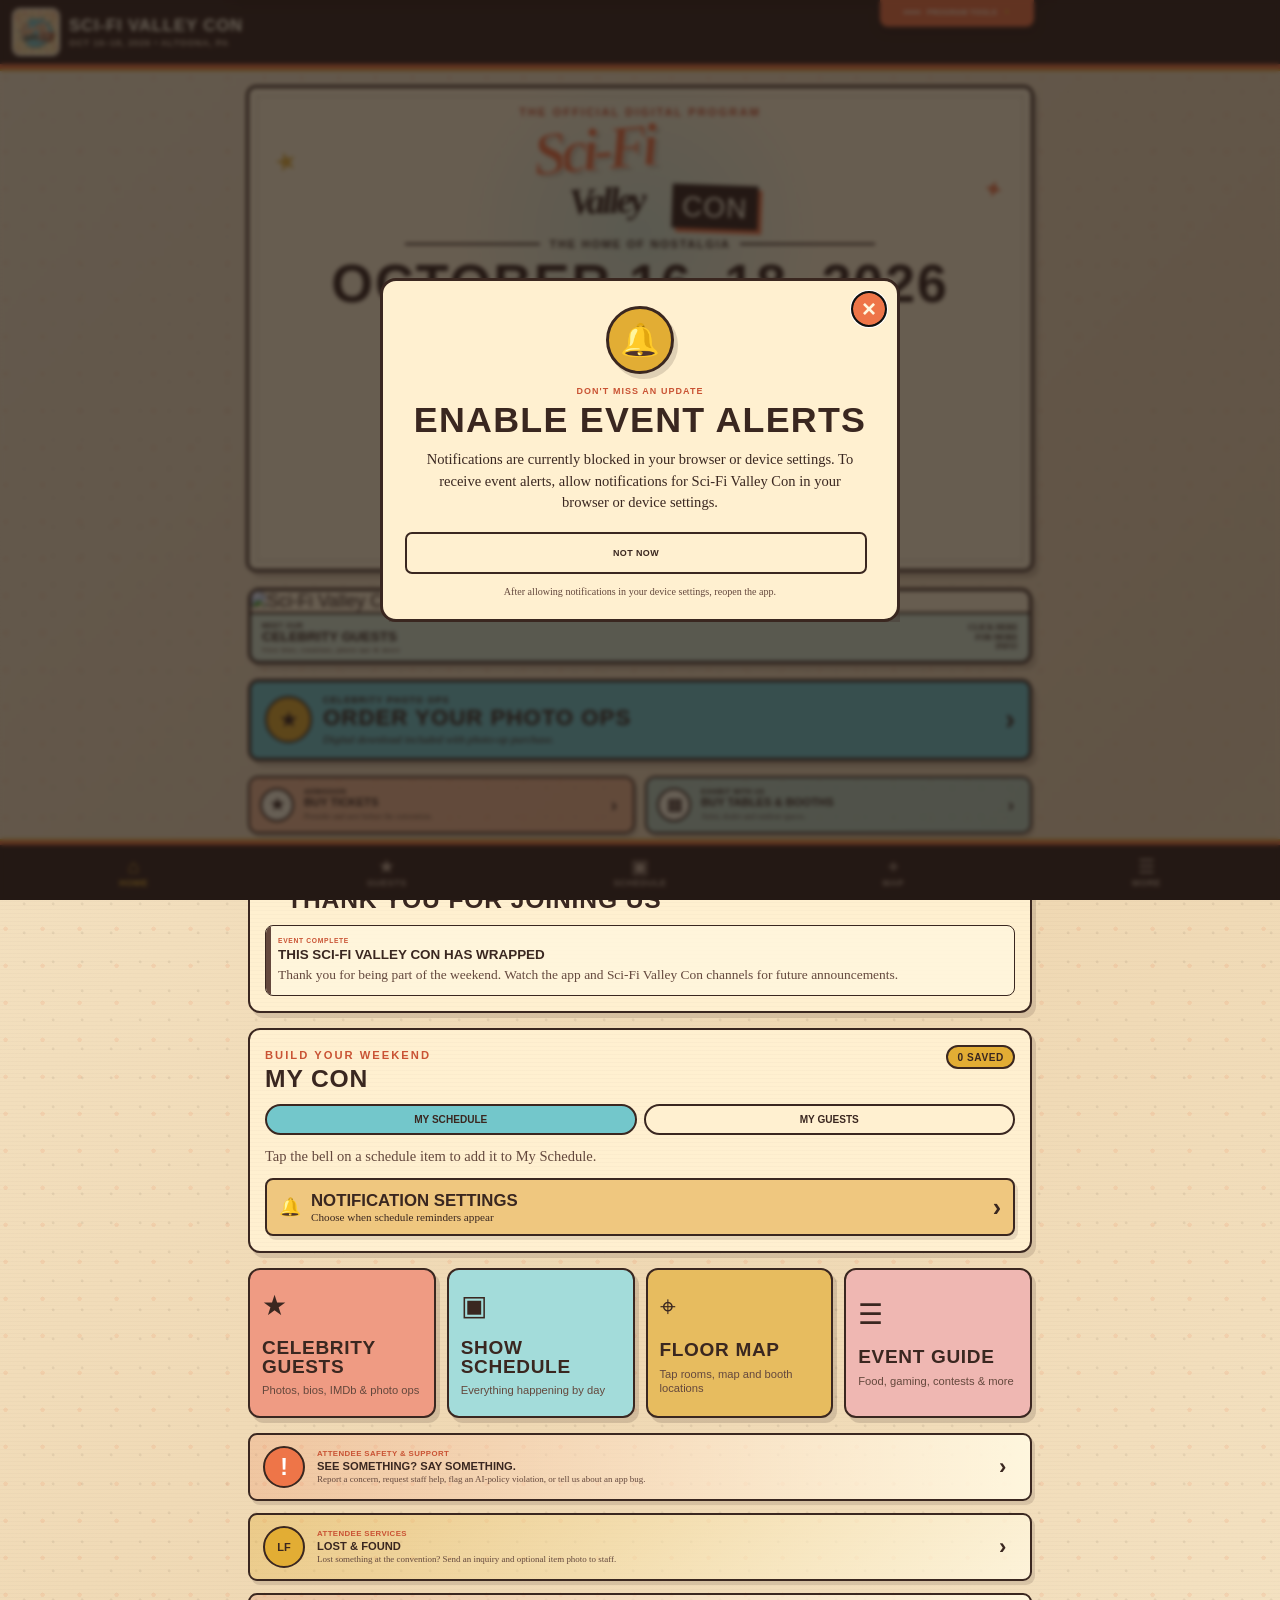
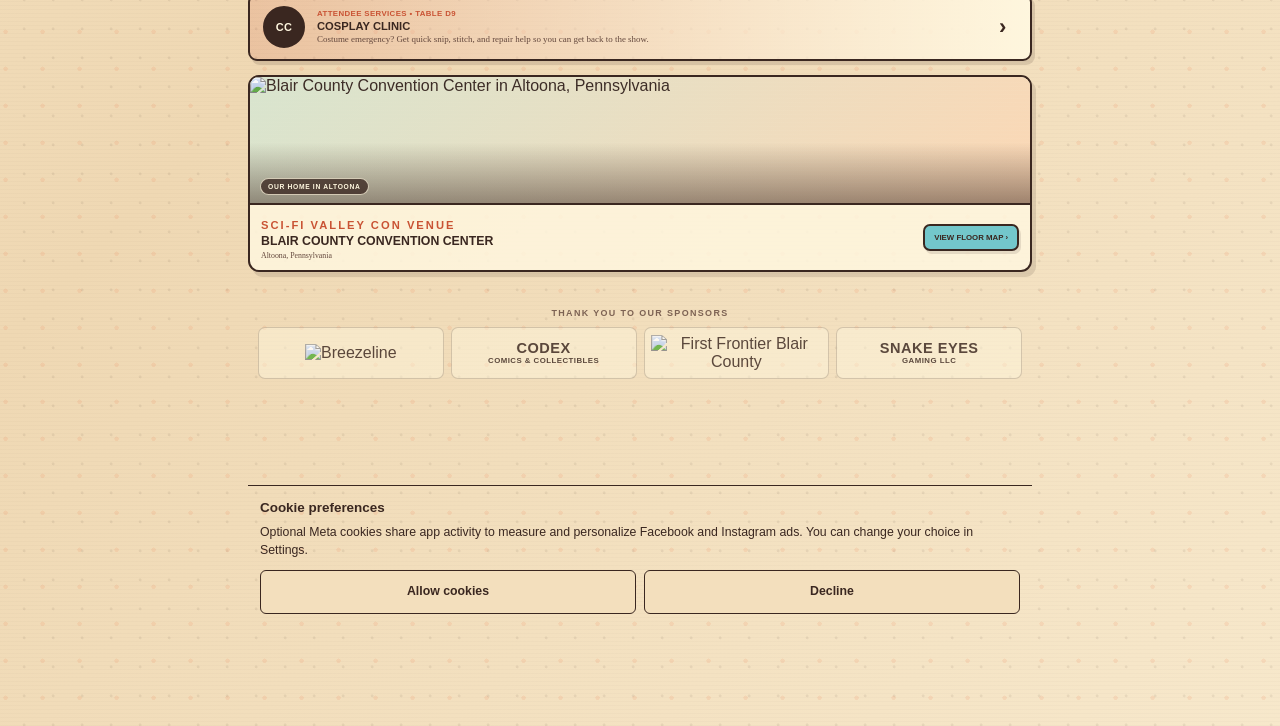
==== index.html @ 03194657 "Apply tested thumbnail and full-resolution vendor photo selection" ====
<!doctype html>
<html lang="en">
<head>
  <meta charset="utf-8">
  <meta name="viewport" content="width=device-width, initial-scale=1, viewport-fit=cover">
  <meta name="theme-color" content="#3b2924">
  <meta name="description" content="Sci-Fi Valley Con official digital event program">
  <link rel="manifest" href="manifest.webmanifest">
  <link rel="apple-touch-icon" href="assets/icons/apple-touch-icon.png">
  <link rel="stylesheet" href="styles.css?v=guest-weekend-20261007">
  <link rel="stylesheet" href="home-layout.css?v=4.101">
  <link rel="stylesheet" href="event-guide-layout.css?v=guide-colors-v4.114">
  <title>Sci-Fi Valley Con | Digital Program</title>
  <link rel="stylesheet" href="console-gallery.css?v=console-reading-v4.112">
  <link rel="stylesheet" href="vendor-gallery.css?v=vendor-gallery-20261008">
</head>
<body>
  <aside id="appUtilityDrawer" class="app-utility-drawer" aria-label="Program tools">
    <div class="app-utility-panel">
      <div class="app-utility-heading">
        <div>
          <span class="app-utility-kicker">ACCESSIBILITY & PROGRAM COPY</span>
          <strong>PROGRAM TOOLS</strong>
        </div>
        <button id="closeUtilityDrawer" class="app-utility-close" type="button" data-font-scale="locked" aria-label="Close Program Tools">×</button>
      </div>

      <section class="utility-tool-block">
        <div class="utility-tool-copy">
          <span>READABILITY</span>
          <strong>TEXT SIZE</strong>
          <small>Adjust text size throughout the app, up to 200%. The layout will adapt to keep everything readable, and your setting will be saved on this device.</small>
        </div>
        <div class="font-size-controls" role="group" aria-label="Program text size">
          <button id="fontSizeDecrease" type="button" aria-label="Decrease text size">A−</button>
          <div id="fontSizeLabel" class="font-size-value" aria-live="polite">100%</div>
          <button id="fontSizeIncrease" type="button" aria-label="Increase text size">A+</button>
          <button id="fontSizeReset" class="font-size-reset" type="button">RESET</button>
        </div>
      </section>

      <section class="utility-tool-block utility-account-tools">
        <div class="utility-tool-copy">
          <span>YOUR APP</span>
          <strong>ACCOUNT & NOTIFICATIONS</strong>
          <small>Manage event alerts or register this app installation with your contact information.</small>
        </div>
        <div class="utility-action-grid">
          <button class="utility-action-button alerts" type="button" data-utility-go="settings">
            <b>🔔 NOTIFICATION SETTINGS</b>
            <small>Alerts, reminders & timing</small>
          </button>
          <button class="utility-action-button register" type="button" data-utility-go="registration">
            <b>▣ REGISTER THIS APP</b>
            <small id="utilityRegistrationSummary">Add your attendee profile</small>
          </button>
        </div>
      </section>

      <section class="utility-tool-block utility-report-tool">
        <div class="utility-tool-copy">
          <span>SAFETY & ATTENDEE SUPPORT</span>
          <strong>SEE SOMETHING? SAY SOMETHING.</strong>
          <small>Report venue problems, safety concerns, harassment, medical concerns, vendor AI-policy violations, app bugs, and other issues to convention staff.</small>
        </div>
        <button class="utility-report-button" type="button" data-utility-go="report">
          <span aria-hidden="true">!</span>
          <span><b>ATTENDEE REPORTER</b><small>Send a report to convention staff</small></span>
        </button>
      </section>

      <section class="utility-tool-block">
        <div class="utility-tool-copy">
          <span>HARD COPY / DIGITAL COPY</span>
          <strong>PROGRAM PDF & PRINT</strong>
          <small>Choose a full program or build a custom PDF with only the sections you want to keep, share, save, email or print.</small>
        </div>
        <div class="utility-action-grid">
          <button id="exportProgramPdf" class="utility-action-button pdf" type="button">
            <b>BUILD PDF / SHARE</b>
            <small>Full or custom program</small>
          </button>
          <button id="printProgram" class="utility-action-button print" type="button">
            <b>PRINT / SAVE PDF</b>
            <small>Full or custom program</small>
          </button>
        </div>
      </section>

      <section class="utility-tool-block utility-share-app-block">
        <div class="utility-tool-copy">
          <span>INVITE A FRIEND</span>
          <strong>SHARE THIS WEB APP</strong>
          <small>Send the Sci-Fi Valley Con digital program to a friend by text, email, Messages, Messenger, AirDrop or another sharing app.</small>
        </div>
        <button id="shareWebApp" class="utility-share-app-button" type="button">
          <span class="utility-share-icon" aria-hidden="true">↗</span>
          <span>
            <b>SHARE THIS WEB APP WITH A FRIEND</b>
            <small>Send app.scifivalleycon.com</small>
          </span>
        </button>
      </section>

      <section class="utility-tool-block refresh-tool-block">
        <div class="utility-tool-copy">
          <span>APP MAINTENANCE</span>
          <strong>REFRESH PROGRAM</strong>
          <small>Reload the latest schedule, guests, vendors, alerts, map information and app files.</small>
        </div>
        <button id="refreshAppNow" class="utility-refresh-button" type="button">↻ REFRESH APP & PAGE</button>
      </section>

      <p id="utilityToolStatus" class="utility-tool-status" aria-live="polite"></p>
    </div>

    <button id="appUtilityHandle" class="app-utility-handle" type="button" data-font-scale-max="1.75" aria-expanded="false">
      <span class="utility-handle-grip" aria-hidden="true"></span>
      <strong data-font-scale-max="1.75">PROGRAM TOOLS</strong>
      <span id="utilityHandleArrow" data-font-scale-max="1.75" aria-hidden="true">▼</span>
    </button>
  </aside>
  <header class="topbar">
    <button id="appBackButton" class="app-back-button" type="button" data-font-scale="locked" aria-label="Back to previous page" title="Back" hidden><img src="assets/icons/back-button.png?v=4.82" alt="" aria-hidden="true"></button>
    <button class="brand-button" data-go="home" aria-label="Home">
      <img src="assets/icons/app-icon-192.png" alt="">
      <span><b id="topbarEventName" data-font-scale-max="1.15">SCI-FI VALLEY CON</b><small id="topbarEventMeta">OCT 16–18, 2026 • ALTOONA, PA</small></span>
    </button>
    <div class="topbar-actions">
      <button id="installButton" class="install-button" hidden>ADD APP</button>
    </div>
  </header>

  <aside id="pushOptInBanner" class="push-optin-banner hidden" aria-live="polite">
    <div class="push-optin-icon" data-font-scale="locked" aria-hidden="true">🔔</div>
    <div class="push-optin-copy">
      <span class="push-optin-kicker">STAY UPDATED</span>
      <strong>ENABLE EVENT ALERTS</strong>
      <p>Get important Sci-Fi Valley Con alerts for schedule changes, room updates, delays, cancellations, and other convention announcements.</p>
    </div>
    <div class="push-optin-actions">
      <button id="pushBannerEnableButton" class="push-optin-primary" type="button">ENABLE ALERTS</button>
      <button id="pushBannerDismissButton" class="push-optin-secondary" type="button">NOT NOW</button>
    </div>
  </aside>


  <main id="app">
    <section id="home" class="screen active">
      <section id="installAppCard" class="install-app-card hidden" aria-label="Install Sci-Fi Valley Con app">
        <img src="assets/icons/app-icon-192.png" alt="Sci-Fi Valley Con app icon">
        <div class="install-card-copy">
          <span class="section-kicker">KEEP THE PROGRAM HANDY</span>
          <strong>ADD SCI-FI VALLEY CON TO YOUR HOME SCREEN</strong>
          <small id="installCardHint">Open it like an app for faster access during the convention.</small>
        </div>
        <button id="installAppCardButton" class="install-card-button">INSTALL</button>
        <button id="dismissInstallCard" class="install-card-dismiss" data-font-scale="locked" aria-label="Dismiss install suggestion">×</button>
      </section>
      <section class="retro-hero">
        <div class="burst burst-one">★</div>
        <div class="burst burst-two">✦</div>
        <p class="kicker">THE OFFICIAL DIGITAL PROGRAM</p>

        <div class="hero-logo" data-font-scale="locked" aria-label="Sci-Fi Valley Con">
          <span class="hero-script">Sci-Fi</span>
          <span class="hero-valley">Valley</span>
          <span class="hero-con">CON</span>
        </div>

        <div class="hero-rule">
          <span></span>
          <strong>THE HOME OF NOSTALGIA</strong>
          <span></span>
        </div>

        <h1 id="heroEventDates">OCTOBER 16–18, 2026</h1>

        <section id="eventCountdown" class="event-countdown" aria-label="Countdown to Sci-Fi Valley Con">
          <span class="event-countdown-kicker">COUNTDOWN TO FRIDAY • 2:00 PM</span>
          <div id="eventCountdownClock" class="flip-countdown-grid">
            <div class="flip-countdown-unit"><span id="countdownDays" class="flip-card">000</span><small>DAYS</small></div>
            <div class="flip-countdown-unit"><span id="countdownHours" class="flip-card">00</span><small>HOURS</small></div>
            <div class="flip-countdown-unit"><span id="countdownMinutes" class="flip-card">00</span><small>MINUTES</small></div>
            <div class="flip-countdown-unit"><span id="countdownSeconds" class="flip-card">00</span><small>SECONDS</small></div>
          </div>
          <div id="eventCountdownMessage" class="event-countdown-message hidden"></div>
        </section>

        <section class="home-show-hours" aria-label="Sci-Fi Valley Con show hours">
          <div class="home-show-hours-kicker">SHOW DAYS & OPEN HOURS</div>
          <div class="home-show-hours-grid">
            <div class="home-show-hours-day">
              <strong>FRIDAY</strong>
              <span>2:00 PM - 9:00 PM</span>
            </div>
            <div class="home-show-hours-day">
              <strong>SATURDAY</strong>
              <span>10:00 AM - 8:00 PM</span>
            </div>
            <div class="home-show-hours-day">
              <strong>SUNDAY</strong>
              <span>10:00 AM - 5:00 PM</span>
            </div>
          </div>
        </section>

        <button
          id="heroVenueBlock"
          class="hero-venue-block"
          type="button"
          data-go="directions"
          aria-label="Open driving directions to Blair County Convention Center"
        >
          <strong id="heroVenueName">Blair County Convention Center</strong>
          <small id="heroVenueAddress">1 Convention Center Dr, Altoona, PA 16602</small>
        </button>

        <button class="home-directions-button home-directions-primary" type="button" data-go="directions">
          <span data-font-scale="locked" aria-hidden="true">➜</span>
          <strong>GET DRIVING DIRECTIONS</strong>
          <small>Venue & shuttle pickup</small>
        </button>

        <p class="family-line home-nostalgia-banner">Where Fandom Becomes Family</p>
      </section>

      <button class="home-reporter-card" type="button" data-go="report">
        <span class="home-reporter-icon" aria-hidden="true">!</span>
        <span>
          <small>ATTENDEE SAFETY & SUPPORT</small>
          <strong>SEE SOMETHING? SAY SOMETHING.</strong>
          <em>Report a concern, request staff help, flag an AI-policy violation, or tell us about an app bug.</em>
        </span>
        <b>›</b>
      </button>

      <button class="home-reporter-card home-lost-found-card" type="button" data-go="lost-found">
        <span class="home-reporter-icon home-lost-found-icon" data-font-scale="locked" aria-hidden="true">LF</span>
        <span>
          <small>ATTENDEE SERVICES</small>
          <strong>LOST &amp; FOUND</strong>
          <em>Lost something at the convention? Send an inquiry and optional item photo to staff.</em>
        </span>
        <b data-font-scale="locked" aria-hidden="true">›</b>
      </button>

      <button class="home-reporter-card home-cosplay-clinic-card" type="button" data-go="cosplay-clinic">
        <span class="home-reporter-icon home-cosplay-clinic-icon" data-font-scale="locked" aria-hidden="true">CC</span>
        <span>
          <small>ATTENDEE SERVICES • TABLE D9</small>
          <strong>COSPLAY CLINIC</strong>
          <em>Costume emergency? Get quick snip, stitch, and repair help so you can get back to the show.</em>
        </span>
        <b data-font-scale="locked" aria-hidden="true">›</b>
      </button>

      <button id="homeGuestBanner" class="home-guest-banner" type="button" data-go="guests" aria-label="View celebrity guests">
        <span class="home-guest-banner-frame">
          <img
            id="homeGuestBannerImage"
            src="https://cdn.prod.website-files.com/619e7b191607b3812aafab16/6a7f8b6c237b4ce3f69d2523_Website Slider Guest Banner 10-2026 (8-9-26).avif"
            alt="Sci-Fi Valley Con October 2026 celebrity guest banner"
            fetchpriority="high">
        </span>
        <span class="home-guest-banner-cta">
          <span>
            <small>MEET OUR</small>
            <strong>CELEBRITY GUESTS</strong>
            <small class="home-guest-banner-subcopy">View bios, reunions, photo ops & more</small>
          </span>
          <em class="home-guest-banner-more-info">CLICK HERE FOR MORE INFO!</em>
        </span>
      </button>

      <a class="photo-cta" data-photo-shop href="https://checkout.conventions.leapevent.tech/eh/2026_October_Sci_Fi_Valley_Con_Photo_Ops" target="_blank" rel="noopener">
        <span class="camera-badge">★</span>
        <span><small>CELEBRITY PHOTO OPS</small><strong>ORDER YOUR PHOTO OPS</strong><em>Digital download included with photo-op purchase.</em></span>
        <b>›</b>
      </a>

      <section class="purchase-quick-grid" aria-label="Tickets and exhibitor tables">
        <a class="purchase-quick-card tickets" href="https://scifivalleycon.com/tickets" target="_blank" rel="noopener">
          <span class="purchase-quick-icon">★</span>
          <span><small>ADMISSION</small><strong>BUY TICKETS</strong><em>Preorder and save before the convention.</em></span>
          <b>›</b>
        </a>
        <a class="purchase-quick-card tables" href="https://scifivalleycon.com/tables" target="_blank" rel="noopener">
          <span class="purchase-quick-icon">▤</span>
          <span><small>EXHIBIT WITH US</small><strong>BUY TABLES & BOOTHS</strong><em>Artist, dealer and outdoor spaces.</em></span>
          <b>›</b>
        </a>
      </section>

      <section class="paper-panel">
        <div class="section-heading">
          <div class="section-title-group">
            <span class="live-dot"></span>
            <div><span class="section-kicker">AT THE CON</span><h2 id="nowHeading">EVENT STATUS</h2></div>
          </div>
        </div>
        <div id="happeningNow" class="stack"></div>
      </section>

      <section id="recentAlertsPanel" class="paper-panel recent-alerts-panel hidden" aria-labelledby="recentAlertsHeading">
        <div class="section-heading">
          <div class="section-title-group">
            <span class="alert-feed-bell" data-font-scale="locked" aria-hidden="true">🔔</span>
            <div>
              <span class="section-kicker">RECENT EVENT ALERTS</span>
              <h2 id="recentAlertsHeading">LATEST UPDATES</h2>
            </div>
          </div>
          <span id="recentAlertsCount" class="pill">0 NEW</span>
        </div>
        <div id="recentAlertsList" class="recent-alerts-list"></div>
        <p class="recent-alerts-retention">Event alerts remain here for 72 hours after they are sent.</p>
      </section>

      <section class="quick-grid">
        <button class="quick-card coral-card" data-go="guests"><span class="quick-icon">★</span><strong>CELEBRITY GUESTS</strong><small>Photos, bios, IMDb & photo ops</small></button>
        <button class="quick-card aqua-card" data-go="schedule"><span class="quick-icon">▣</span><strong>SHOW SCHEDULE</strong><small>Everything happening by day</small></button>
        <button class="quick-card mustard-card" data-go="map"><span class="quick-icon">⌖</span><strong>FLOOR MAP</strong><small>Tap rooms, map and booth locations</small></button>
        <button class="quick-card pink-card" data-go="more"><span class="quick-icon">☰</span><strong>EVENT GUIDE</strong><small>Food, gaming, contests & more</small></button>
      </section>

      <section class="paper-panel">
        <div class="section-heading">
          <div><span class="section-kicker">BUILD YOUR WEEKEND</span><h2>MY CON</h2></div>
          <span id="favoriteCount" class="pill">0 SAVED</span>
        </div>
        <div class="mycon-tabs">
          <button class="mycon-tab active" data-mycon-tab="schedule">MY SCHEDULE</button>
          <button class="mycon-tab" data-mycon-tab="guests">MY GUESTS</button>
        </div>
        <div id="schedulePreview" class="stack muted-empty">Tap the bell on a schedule item to add it to My Schedule.</div>
        <div id="favoritePreview" class="stack muted-empty hidden">Tap the heart on a guest to save them here.</div>
        <button class="settings-link" data-go="settings">
          <span>🔔</span>
          <span><strong>NOTIFICATION SETTINGS</strong><small>Choose when schedule reminders appear</small></span>
          <b>›</b>
        </button>
      </section>

      <section class="venue-style-card" aria-label="Blair County Convention Center">
        <div class="venue-style-image-wrap">
          <img
            src="https://cdn.prod.website-files.com/619e7b191607b3812aafab16/61a7e479c527466f63be69f6_BCCC-Banner.avif"
            alt="Blair County Convention Center in Altoona, Pennsylvania"
            loading="lazy">
          <div class="venue-style-overlay">
            <span>OUR HOME IN ALTOONA</span>
          </div>
        </div>
        <div class="venue-style-copy">
          <div>
            <span class="section-kicker">SCI-FI VALLEY CON VENUE</span>
            <strong>BLAIR COUNTY CONVENTION CENTER</strong>
            <small>Altoona, Pennsylvania</small>
          </div>
          <button type="button" data-go="map">VIEW FLOOR MAP ›</button>
        </div>
      </section>

    </section>

    <section id="guests" class="screen">
      <div class="page-title poster-title">
        <p id="guestEventDates" class="kicker">OCTOBER 16–18, 2026</p>
        <h1>CELEBRITY <span>GUESTS</span></h1>
        <p>Tap any guest for their full bio, credits, IMDb or Instagram and photo-op ordering.</p>
      </div>

      <a class="inline-cta" data-photo-shop href="https://checkout.conventions.leapevent.tech/eh/2026_October_Sci_Fi_Valley_Con_Photo_Ops" target="_blank" rel="noopener">★ ORDER CELEBRITY PHOTO OPS ›</a>
      <button class="celebrity-guide-link" data-go="celebrity"><span>★</span><span><strong>CELEBRITY PRICES & SCHEDULES</strong><small>Table prices, photo ops, autographs & panels</small></span><b>›</b></button>

      <label class="search-box"><span>⌕</span><input id="guestSearch" type="search" placeholder="Search guest, show or character"></label>
      <div id="guestFilters" class="chip-row"></div>
      <div id="guestList" class="guest-list"></div>
    </section>

    <section id="schedule" class="screen">
      <div class="page-title poster-title">
        <p class="kicker">PLAN YOUR WEEKEND</p>
        <h1>SHOW <span>SCHEDULE</span></h1>
        <p>Tap the bell beside any event to add it to My Schedule. Your reminder setting applies automatically to saved events.</p>
      </div>
      <aside id="scheduleNotice" class="schedule-notice" role="note" aria-labelledby="scheduleNoticeTitle" hidden>
        <span class="schedule-notice-icon" aria-hidden="true">!</span>
        <div><h2 id="scheduleNoticeTitle">SCHEDULE NOTICE</h2><p id="scheduleNoticeMessage"></p></div>
      </aside>
      <div id="dayFilters" class="chip-row"></div>
      <section class="schedule-filter-panel" aria-labelledby="scheduleFilterTitle">
        <div class="schedule-filter-head">
          <div><span class="section-kicker">FOCUS THE DAY</span><h2 id="scheduleFilterTitle">SHOW ONLY WHAT YOU WANT</h2></div>
          <div class="schedule-bulk-actions"><button id="showAllScheduleCategories" class="mini-filter-action" type="button">SHOW ALL</button><button id="hideAllScheduleCategories" class="mini-filter-action" type="button">HIDE ALL</button></div>
        </div>
        <div id="scheduleCategoryFilters" class="schedule-checkbox-grid"></div>
        <div id="scheduleFilterSummary" class="schedule-filter-summary"></div>
      </section>
      <div id="scheduleList" class="schedule-list"></div>
    </section>

    <section id="celebrity" class="screen">
      <div class="page-title poster-title">
        <p class="kicker">MEET THE STARS</p>
        <h1>CELEBRITY <span>GUIDE</span></h1>
        <p>Guest table prices, professional photo ops, autograph availability, group photo ops and celebrity Q&amp;A panels.</p>
      </div>
      <div id="celebrityUnpublished" class="paper-panel celebrity-coming-soon hidden">
        <span class="section-kicker">COMING SOON</span><h2>CELEBRITY PRICING &amp; SCHEDULES</h2>
        <p>Celebrity pricing, photo-op schedules, autograph availability and panel times are still being finalized.</p>
      </div>
      <div id="celebrityPublished" class="hidden">
        <div id="celebrityStatusNotice" class="celebrity-alert"></div>
        <div class="chip-row celebrity-tabs">
          <button class="chip active" data-celebrity-tab="prices">PRICES</button>
          <button class="chip" data-celebrity-tab="photoops">PHOTO OPS</button>
          <button class="chip" data-celebrity-tab="autographs">AUTOGRAPHS</button>
          <button class="chip" data-celebrity-tab="panels">PANELS</button>
        </div>
        <div id="celebrityPricesPanel" class="celebrity-tab-panel">
          <div class="section-heading"><div><span class="section-kicker">CELEBRITY TABLES</span><h2>GUEST PRICES</h2></div></div>
          <div id="celebrityPricingList" class="celebrity-price-list"></div>
          <div class="section-heading celebrity-subheading"><div><span class="section-kicker">PROFESSIONAL PHOTOS</span><h2>GROUP &amp; DUO OPS</h2></div></div>
          <div id="groupPhotoOpList" class="group-op-grid"></div>
          <div id="celebrityGeneralNote" class="celebrity-note"></div>
        </div>
        <div id="celebrityPhotoOpsPanel" class="celebrity-tab-panel hidden">
          <div id="photoOpInfo" class="paper-panel celebrity-info-box"></div>
          <div id="photoOpDayFilters" class="chip-row"></div>
          <div id="photoOpList" class="schedule-list"></div>
        </div>
        <div id="celebrityAutographsPanel" class="celebrity-tab-panel hidden">
          <div id="autographInfo" class="celebrity-alert"></div>
          <div id="autographList" class="autograph-list"></div>
        </div>
        <div id="celebrityPanelsPanel" class="celebrity-tab-panel hidden">
          <div id="panelInfo" class="paper-panel celebrity-info-box"></div>
          <div id="panelDayFilters" class="chip-row"></div>
          <div id="panelList" class="panel-list"></div>
        </div>
      </div>
    </section>

    <section id="map" class="screen">
      <div class="page-title poster-title">
        <p class="kicker">FIND YOUR WAY</p>
        <h1>INTERACTIVE <span>FLOOR MAP</span></h1>
        <p id="mapSubtitle">Main Level, Lower Level, patio vendors, celebrity areas, event rooms, food, gaming and services.</p>
      </div>

      <div id="mapDraftNotice" class="map-draft-notice hidden">
        <strong>STAFF PREVIEW / DRAFT MAP</strong>
        <p id="mapDraftNote">This interactive map is still being prepared.</p>
      </div>

      <section id="mapPublishedContent" class="interactive-map-shell hidden">
        <div class="map-toolbar">
          <label class="search-box map-search"><span>⌕</span><input id="mapSearch" type="search" placeholder="Search vendor, artist or table number"></label>
          <div class="map-tools">
            <button id="mapZoomOut" class="map-tool-button" type="button" data-font-scale="locked" aria-label="Zoom out">−</button>
            <button id="mapZoomReset" class="map-tool-button wide" type="button">RESET</button>
            <button id="mapZoomIn" class="map-tool-button" type="button" data-font-scale="locked" aria-label="Zoom in">+</button>
          </div>
        </div>

        <details class="map-legend-panel" open>
          <summary>MAP LEGEND</summary>
          <div id="mapLegend" class="map-legend-grid"></div>
          <p id="mapConQuestNote" class="map-legend-note"></p>
        </details>

        <p class="map-tap-hint">TAP A COLORED ROOM FOR ITS WEEKEND SCHEDULE • TAP A TABLE OR BOOTH FOR VENDOR DETAILS</p>
        <div id="mapViewport" class="map-viewport">
          <div id="mapSvgHost" class="map-svg-host" data-font-scale="locked"><div class="map-loading">Loading vector floor plan…</div></div>
          <div id="mapVendorPointer" class="map-vendor-pointer hidden" data-font-scale="locked" aria-hidden="true">
            <span id="mapVendorPointerLabel">HERE</span>
            <i></i>
          </div>
        </div>

        <div class="map-directory-head">
          <div><span class="section-kicker">TABLE & BOOTH DIRECTORY</span><h2>VENDORS & LOCATIONS</h2></div>
          <span id="mapDirectoryCount" class="pill">0</span>
        </div>
        <div id="vendorGalleryLaunch" hidden>
          <button id="openVendorGallery" class="vendor-gallery-launch-button" type="button" aria-haspopup="dialog" aria-controls="vendorPhotoGallery" aria-describedby="vendorGallerySummary" disabled>
            <svg viewBox="0 0 32 32" fill="none" stroke="currentColor" stroke-width="2" aria-hidden="true" focusable="false"><rect x="7" y="4" width="22" height="21" rx="3"/><path d="M3 10v16a3 3 0 0 0 3 3h17M8 21l6-7 5 5 4-4 5 6"/><circle cx="22" cy="10" r="2"/></svg>
            <span>VIEW ENTIRE VENDOR PHOTO GALLERY</span>
          </button>
          <p id="vendorGallerySummary"></p>
        </div>
        <div id="mapDirectoryNotice" class="info-note hidden"></div>
        <div id="mapDirectoryList" class="map-directory-list"></div>
      </section>
    </section>

    <section id="directions" class="screen directions-screen">
      <div class="page-title poster-title directions-title">
        <p class="kicker">GETTING HERE</p>
        <h1>DRIVING <span>DIRECTIONS</span></h1>
        <p>Route directly to the convention or the current shuttle pickup location.</p>
      </div>

      <section class="paper-panel directions-start-panel">
        <div class="section-heading">
          <div><span class="section-kicker">WHERE ARE YOU STARTING?</span><h2>YOUR STARTING LOCATION</h2></div>
          <span class="directions-compass" data-font-scale="locked" aria-hidden="true">⌖</span>
        </div>
        <p class="directions-help">Enter an address, use your phone's current location, or leave this blank and Google Maps can use your current device location when available.</p>
        <label class="directions-origin-field">
          <span>STARTING ADDRESS</span>
          <input id="directionsOrigin" type="text" autocomplete="street-address" placeholder="Example: Johnstown, PA or 123 Main St">
        </label>
        <div class="directions-origin-actions">
          <button id="directionsUseLocation" type="button">⌖ USE MY CURRENT LOCATION</button>
          <button id="directionsClearOrigin" type="button">CLEAR</button>
        </div>
        <p id="directionsLocationStatus" class="directions-location-status" aria-live="polite"></p>
      </section>

      <div class="directions-destination-heading">
        <span class="section-kicker">CHOOSE YOUR DESTINATION</span>
        <h2>WHERE ARE YOU GOING?</h2>
      </div>

      <section id="venueDirectionsCard" class="directions-destination-card venue selected" data-directions-destination="venue">
        <div class="directions-card-badge" data-font-scale="locked" aria-hidden="true">★</div>
        <div class="directions-card-copy">
          <small>MAIN EVENT VENUE</small>
          <h3 id="directionsVenueName">Blair County Convention Center</h3>
          <p id="directionsVenueAddress">1 Convention Center Dr, Altoona, PA 16602</p>
          <span>Parking and convention entrance destination</span>
        </div>
        <button type="button" data-directions-destination-button="venue">SELECT</button>
      </section>

      <section id="shuttleDirectionsCard" class="directions-destination-card shuttle hidden" data-directions-destination="shuttle">
        <div class="directions-card-badge" data-font-scale="locked" aria-hidden="true">BUS</div>
        <div class="directions-card-copy">
          <small>FREE SHUTTLE / PARK & RIDE</small>
          <h3 id="directionsShuttleName">Shuttle Pickup</h3>
          <p id="directionsShuttleAddress"></p>
          <span id="directionsShuttleNotes"></span>
        </div>
        <button type="button" data-directions-destination-button="shuttle">SELECT</button>
      </section>

      <section id="shuttleDirectionsUnavailable" class="info-note directions-shuttle-unavailable">
        <strong>SHUTTLE LOCATION NOT PUBLISHED YET</strong>
        <span>When a Park & Ride shuttle is offered, the current pickup location will appear here automatically.</span>
      </section>

      <section id="bowlingDirectionsCard" class="directions-destination-card bowling hidden" data-directions-destination="bowling">
        <div class="directions-card-badge" data-font-scale="locked" aria-hidden="true">BOWL</div>
        <div class="directions-card-copy"><small>AFTER PARTY / BOWLING</small><h3 id="directionsBowlingName">Holiday Bowl Altoona</h3><p id="directionsBowlingAddress"></p><span id="directionsBowlingNotes"></span></div>
        <button type="button" data-directions-destination-button="bowling">SELECT</button>
      </section>

      <section id="movieDirectionsCard" class="directions-destination-card movie hidden" data-directions-destination="movie">
        <div class="directions-card-badge" data-font-scale="locked" aria-hidden="true">AMC</div>
        <div class="directions-card-copy"><small>MOVIE NIGHT / SCREENING</small><h3 id="directionsMovieName">AMC Altoona 12</h3><p id="directionsMovieAddress"></p><span id="directionsMovieNotes"></span></div>
        <button type="button" data-directions-destination-button="movie">SELECT</button>
      </section>

      <button id="openDrivingDirections" class="open-driving-directions" type="button">
        <span>➜</span>
        <span><small>OPEN GOOGLE MAPS</small><strong>START DRIVING DIRECTIONS</strong><em id="directionsSelectedSummary">TO BLAIR COUNTY CONVENTION CENTER</em></span>
        <b>›</b>
      </button>

      <p class="directions-google-note">Directions open in Google Maps. No account is required to use the link. Route conditions and travel times are provided by Google Maps.</p>
    </section>

    <section id="lost-found" class="screen lost-found-screen">
      <div class="page-title poster-title lost-found-title">
        <p class="kicker">ATTENDEE SERVICES</p>
        <h1>LOST <span>&amp; FOUND</span></h1>
        <p>Lost something at Sci-Fi Valley Con? Send convention staff an inquiry with your contact information, a description of the item, and an optional photo if you have one.</p>
      </div>

      <section class="paper-panel lost-found-intro">
        <span class="section-kicker">HOW IT WORKS</span>
        <h2>HELP STAFF IDENTIFY YOUR ITEM</h2>
        <p>Describe the item as clearly as possible. Include distinctive colors, brands, markings, contents, or where you last remember having it. If staff finds a possible match, they can use the contact information below to follow up.</p>
        <p><b>Do not include passwords, full credit-card numbers, Social Security numbers, or other highly sensitive information.</b></p>
      </section>

      <form id="lostFoundForm" class="attendee-report-form lost-found-form">
        <section class="paper-panel report-form-section">
          <div class="section-heading"><div><span class="section-kicker">STEP 1</span><h2>YOUR CONTACT INFORMATION</h2></div></div>
          <div class="report-field-grid">
            <label class="report-field"><span>NAME <b>*</b></span><input id="lostFoundName" name="name" type="text" maxlength="160" autocomplete="name" required placeholder="Your name"></label>
            <label class="report-field"><span>PHONE</span><input id="lostFoundPhone" name="phone" type="tel" maxlength="80" autocomplete="tel" placeholder="Best phone number"></label>
            <label class="report-field full"><span>EMAIL</span><input id="lostFoundEmail" name="email" type="email" maxlength="200" autocomplete="email" placeholder="Best email address"></label>
          </div>
          <p class="lost-found-contact-note">Please provide <b>at least one</b> way for staff to contact you: phone or email.</p>
        </section>

        <section class="paper-panel report-form-section">
          <div class="section-heading"><div><span class="section-kicker">STEP 2</span><h2>WHAT DID YOU LOSE?</h2></div></div>
          <label class="report-field full">
            <span>DESCRIPTION OF LOST ITEM <b>*</b></span>
            <textarea id="lostFoundDescription" name="description" maxlength="4000" required placeholder="Describe the item, brand, color, size, distinctive marks, contents, case or bag, and anything else that could help staff identify it."></textarea>
            <small><span id="lostFoundDescriptionCount">0</span>/4000 characters</small>
          </label>
          <label class="report-field full">
            <span>WHERE DID YOU LAST HAVE OR SEE IT?</span>
            <input id="lostFoundLocation" name="location" type="text" maxlength="240" placeholder="Example: celebrity area, Panel Room 1, café, vendor floor, parking shuttle...">
          </label>
        </section>

        <section class="paper-panel report-form-section">
          <div class="section-heading"><div><span class="section-kicker">OPTIONAL</span><h2>ADD A PHOTO OF THE ITEM</h2></div><span id="lostFoundUploadAvailability" class="pill">CHECKING…</span></div>
          <p class="report-photo-note">If you already have a photo of the item, attaching it may help staff identify a match. One image can be attached to a Lost &amp; Found inquiry.</p>
          <input id="lostFoundImage" class="report-file-input" type="file" accept="image/jpeg,image/png,image/webp,image/gif,image/heic,image/heif,video/mp4,video/quicktime,video/webm">
          <label class="report-file-picker" for="lostFoundImage"><span data-font-scale="locked" aria-hidden="true">＋</span><strong>ADD ITEM PHOTO</strong><small>JPG, PNG, WEBP, GIF, HEIC • max 5 MB</small></label>
          <div id="lostFoundImagePreview" class="report-image-preview"></div>
        </section>

        <section class="report-submit-panel lost-found-submit-panel">
          <div>
            <strong>READY TO SEND?</strong>
            <p>Your inquiry will be delivered to the same authorized admin inbox used by convention staff for attendee reports.</p>
          </div>
          <button id="submitLostFoundInquiry" type="submit"><span data-font-scale="locked" aria-hidden="true">LF</span><b>SEND LOST &amp; FOUND INQUIRY</b></button>
          <p id="lostFoundSubmitStatus" class="report-submit-status" aria-live="polite"></p>
        </section>
      </form>

      <section id="lostFoundSuccessPanel" class="report-success-panel lost-found-success-panel hidden" aria-live="polite">
        <span class="report-success-icon" data-font-scale="locked" aria-hidden="true">✓</span>
        <h2>INQUIRY SENT</h2>
        <p>Your Lost &amp; Found inquiry was sent to Sci-Fi Valley Con staff. If staff identifies a possible match, they can contact you using the phone number or email address you provided.</p>
        <strong id="lostFoundSuccessId">INQUIRY ID</strong>
        <p>Keep this ID in case you need to reference the inquiry with staff.</p>
        <button id="lostFoundAnotherButton" type="button">SUBMIT ANOTHER LOST ITEM</button>
      </section>
    </section>

    <section id="cosplay-clinic" class="screen cosplay-clinic-screen">
      <div class="page-title poster-title cosplay-clinic-title">
        <p class="kicker">ATTENDEE SERVICES • TABLE D9</p>
        <h1>COSPLAY <span>CLINIC</span></h1>
        <p>Quick costume repairs to help get you back to the action.</p>
      </div>

      <section class="paper-panel cosplay-clinic-copy">
        <div class="section-heading">
          <div>
            <span class="section-kicker">COSTUME EMERGENCY?</span>
            <h2>GET BACK TO THE ACTION</h2>
          </div>
          <span class="pill">TABLE D9</span>
        </div>
        <p><strong>Somebody get a medic over here! We&apos;ve got an emergency. I think it&apos;s gonna need stitches!</strong></p>
        <p>Get back to the action with your cosplay returned to pristine condition at your local Cosplay Clinic.</p>
        <p>We&apos;ll snip, stitch, and stick everything back together in a pinch so you can enjoy the show.</p>
        <button class="cosplay-clinic-map-button" type="button" data-go="map">
          <span data-font-scale="locked" aria-hidden="true">▦</span>
          <span><small>FIND THE CLINIC</small><strong>OPEN FLOOR MAP</strong><em>Visit Table D9 for more details</em></span>
          <b data-font-scale="locked" aria-hidden="true">›</b>
        </button>
      </section>
    </section>

    <section id="report" class="screen reporter-screen">
      <div class="page-title poster-title reporter-title">
        <p class="kicker">ATTENDEE SAFETY & SUPPORT</p>
        <h1>SEE SOMETHING? <span>SAY SOMETHING.</span></h1>
        <p>Use the Attendee Reporter to tell Sci-Fi Valley Con staff about problems, concerns, safety issues, harassment, medical concerns, vendor AI-policy violations, or app bugs.</p>
      </div>

      <section class="report-emergency-banner">
        <div class="report-emergency-icon">!</div>
        <div>
          <strong>THIS FORM IS NOT EMERGENCY DISPATCH.</strong>
          <p>If someone is in immediate danger or needs urgent medical help, call 911 when appropriate and alert the <b>Front Admissions / Staff Area</b> immediately. Do not wait for an app response.</p>
        </div>
      </section>

      <section class="paper-panel reporter-expectations">
        <span class="section-kicker">HOW REPORTING WORKS</span>
        <h2>HELP US KEEP THE EVENT SAFE & WELCOMING</h2>
        <p>Reports are sent to authorized convention staff. We will do our best to review submissions and respond when possible. During a busy event we may receive many notifications, so we cannot guarantee that every complaint or concern can be investigated or answered.</p>
        <p>You may report anonymously. Providing a name, phone number, or email address is optional, but contact information can help staff ask follow-up questions.</p>
      </section>

      <form id="attendeeReportForm" class="attendee-report-form">
        <section class="paper-panel report-form-section">
          <div class="section-heading">
            <div><span class="section-kicker">STEP 1</span><h2>WHAT ARE YOU REPORTING?</h2></div>
          </div>

          <div class="report-category-grid" role="radiogroup" aria-label="Report category">
            <label class="report-category-card venue"><input type="radio" name="reportCategory" value="venue" required><span class="report-category-icon">▦</span><span><b>VENUE / FACILITY CONCERN</b><small>Restroom supplies, spills, temperature, accessibility, damaged fixtures, etc.</small></span></label>
            <label class="report-category-card staff"><input type="radio" name="reportCategory" value="staff"><span class="report-category-icon">★</span><span><b>STAFF ASSISTANCE NEEDED</b><small>You need a convention staff member to help with a non-emergency issue.</small></span></label>
            <label class="report-category-card security"><input type="radio" name="reportCategory" value="security"><span class="report-category-icon">!</span><span><b>SECURITY / SAFETY CONCERN</b><small>Threats, fights, suspicious behavior, stalking, or another safety concern.</small></span></label>
            <label class="report-category-card harassment"><input type="radio" name="reportCategory" value="harassment"><span class="report-category-icon">♥</span><span><b>HARASSMENT / SEXUAL MISCONDUCT</b><small>Harassment, unwanted contact, sexual misconduct, intimidation, or stalking.</small></span></label>
            <label class="report-category-card medical"><input type="radio" name="reportCategory" value="medical"><span class="report-category-icon">+</span><span><b>MEDICAL CONCERN</b><small>Someone appears ill, injured, overheated, faint, or may need medical attention.</small></span></label>
            <label class="report-category-card ai"><input type="radio" name="reportCategory" value="ai"><span class="report-category-icon">AI</span><span><b>VENDOR AI-POLICY VIOLATION</b><small>Report suspected generative-AI products, artwork, or vendor marketing.</small></span></label>
            <label class="report-category-card access"><input type="radio" name="reportCategory" value="accessibility"><span class="report-category-icon">A</span><span><b>ACCESSIBILITY CONCERN</b><small>Blocked access, mobility issue, accommodation concern, or another accessibility problem.</small></span></label>
            <label class="report-category-card app-bug"><input type="radio" name="reportCategory" value="appbug"><span class="report-category-icon">BUG</span><span><b>APP BUG / TECHNICAL ISSUE</b><small>Report a broken feature, display problem, notification issue, or other app malfunction.</small></span></label>
            <label class="report-category-card other"><input type="radio" name="reportCategory" value="other"><span class="report-category-icon">?</span><span><b>OTHER CONCERN</b><small>Anything else convention staff should know about.</small></span></label>
          </div>
          <p id="reportCategoryGuidance" class="report-category-guidance">Select the option that best matches what you need to report.</p>
        </section>

        <section id="reportAiPolicyPanel" class="paper-panel report-ai-policy hidden">
          <div class="report-ai-policy-head"><span class="report-ai-badge">AI</span><div><span class="section-kicker">SCI-FI VALLEY CON POLICY</span><h2>STRICT ANTI-AI PRODUCT POLICY</h2></div></div>
          <p>Vendors and artists are not permitted to sell generative-AI-created artwork or products under Sci-Fi Valley Con's policy. We also strongly discourage the use of generative AI in banners, flyers, business cards, and other vendor marketing materials.</p>
          <p>If you believe a vendor or artist is selling AI-generated items, tell us the vendor name and table number if known and attach clear photos of the products or display. <b>Please do not confront the vendor yourself.</b></p>
        </section>

        <section class="paper-panel report-form-section">
          <div class="section-heading"><div><span class="section-kicker">STEP 2</span><h2>TELL US WHAT HAPPENED</h2></div></div>

          <label class="report-field">
            <span>WHERE IS THIS HAPPENING?</span>
            <input id="reportLocation" name="location" type="text" maxlength="240" placeholder="Example: Main Level restroom, Panel Room 1, vendor table G7, lobby...">
          </label>

          <label class="report-field full">
            <span>DESCRIBE THE ISSUE <b>*</b></span>
            <textarea id="reportDescription" name="description" maxlength="4000" required placeholder="Tell staff what you saw, what happened, who may need help, and any details that would help us understand the situation."></textarea>
            <small><span id="reportDescriptionCount">0</span>/4000 characters</small>
          </label>

          <label class="report-now-check"><input id="reportHappeningNow" type="checkbox" name="happeningNow"><span><b>THIS IS HAPPENING RIGHT NOW</b><small>Check this if the situation is currently active and may need prompt staff attention.</small></span></label>
        </section>

        <section id="reportVendorFields" class="paper-panel report-form-section hidden">
          <div class="section-heading"><div><span class="section-kicker">VENDOR / ARTIST DETAILS</span><h2>HELP US FIND THE TABLE</h2></div></div>
          <div class="report-field-grid">
            <label class="report-field"><span>VENDOR / ARTIST NAME</span><input id="reportVendorName" name="vendorName" type="text" maxlength="160" placeholder="Business or artist name, if known"></label>
            <label class="report-field"><span>TABLE / BOOTH NUMBER</span><input id="reportVendorTable" name="vendorTable" type="text" maxlength="60" placeholder="Example: G7 or X4"></label>
          </div>
          <label class="report-field full"><span>WHAT MAKES YOU BELIEVE THIS IS AI?</span><textarea id="reportAiDetails" name="aiDetails" maxlength="2000" placeholder="Describe the artwork/products, signs you noticed, marketing language, or other useful details."></textarea></label>
        </section>

        <section class="paper-panel report-form-section">
          <div class="section-heading"><div><span class="section-kicker">OPTIONAL EVIDENCE</span><h2>ATTACH EVIDENCE</h2></div><span id="reportUploadAvailability" class="pill">CHECKING…</span></div>
          <p class="report-photo-note">You may attach up to 3 evidence files. Photos or screen recordings are especially useful for venue problems, AI-policy reports, and app bugs. <b>Do not photograph a medical emergency, restroom/changing area, or a person in a private or vulnerable situation.</b></p>
          <input id="reportImages" class="report-file-input" type="file" accept="image/jpeg,image/png,image/webp,image/gif,image/heic,image/heif,video/mp4,video/quicktime,video/webm" multiple>
          <label class="report-file-picker" for="reportImages"><span>＋</span><strong>ADD PHOTO / VIDEO EVIDENCE</strong><small>Photos max 5 MB • one video max 20 MB • max 3 evidence files total</small></label>
          <div id="reportImagePreview" class="report-image-preview"></div>
        </section>

        <section class="paper-panel report-form-section">
          <div class="section-heading"><div><span class="section-kicker">STEP 3</span><h2>HOW SHOULD WE RECEIVE THIS?</h2></div></div>
          <div class="report-identity-options">
            <label class="report-identity-card"><input type="radio" name="reportIdentity" value="anonymous" checked><span><b>REPORT ANONYMOUSLY</b><small>No name, phone, or email is required. A random app Device ID is used only for technical operation and abuse prevention.</small></span></label>
            <label class="report-identity-card"><input type="radio" name="reportIdentity" value="identified"><span><b>PROVIDE CONTACT INFORMATION</b><small>Let staff contact you if follow-up is needed.</small></span></label>
          </div>

          <div id="reportContactFields" class="report-contact-fields hidden">
            <button id="reportUseRegistration" class="report-use-registration hidden" type="button">USE MY REGISTERED APP PROFILE</button>
            <div class="report-field-grid">
              <label class="report-field"><span>NAME</span><input id="reportName" name="reporterName" type="text" maxlength="160" autocomplete="name"></label>
              <label class="report-field"><span>PHONE</span><input id="reportPhone" name="reporterPhone" type="tel" maxlength="80" autocomplete="tel"></label>
              <label class="report-field full"><span>EMAIL</span><input id="reportEmail" name="reporterEmail" type="email" maxlength="200" autocomplete="email"></label>
            </div>
            <p class="report-privacy-copy">Contact information is sent to authorized convention staff for this report and is not displayed publicly.</p>
          </div>
        </section>

        <section class="report-submit-panel">
          <div>
            <strong>READY TO SEND?</strong>
            <p>For serious emergencies, immediate danger, or urgent medical issues, alert the Front Admissions / Staff Area immediately and call 911 when appropriate.</p>
          </div>
          <button id="submitAttendeeReport" type="submit"><span>!</span><b>SEND REPORT TO CONVENTION STAFF</b></button>
          <p id="reportSubmitStatus" class="report-submit-status" aria-live="polite"></p>
        </section>
      </form>

      <section id="reportSuccessPanel" class="report-success-panel hidden" aria-live="polite">
        <span class="report-success-icon">✓</span>
        <h2>REPORT SENT</h2>
        <p>Your report was sent to Sci-Fi Valley Con staff. Staff will do their best to review it as soon as possible.</p>
        <strong id="reportSuccessId">REPORT ID</strong>
        <p>Keep this ID if you need to reference the submission with staff.</p>
        <button id="reportAnotherButton" type="button">SUBMIT ANOTHER REPORT</button>
      </section>
    </section>

    <section id="more" class="screen">
      <div class="page-title poster-title">
        <p class="kicker">THE WHOLE PROGRAM</p>
        <h1>EVENT <span>GUIDE</span></h1>
        <p>The information from your printed program, organized for quick use on a phone.</p>
      </div>

      <section id="eventGuideDiscovery" class="event-guide-browser">
        <div class="section-heading event-browser-heading">
          <div>
            <span class="section-kicker">MORE PROGRAM INFO</span>
            <h2>BROWSE THE FULL EVENT GUIDE</h2>
          </div>
        </div>

        <label class="search-box">
          <span>⌕</span>
          <input id="eventSearch" type="search" placeholder="Search food, gaming, contests, workshops...">
        </label>

        <div class="event-discovery-block">
          <div class="event-discovery-head">
            <span class="section-kicker">EVENTS & ACTIVITIES</span>
            <p>Not sure what to search for? Tap any activity below to see the full details.</p>
          </div>

          <div id="eventQuickGrid" class="event-quick-grid event-quick-grid-below-search">
            <button class="event-quick-button tone-aqua" type="button" data-event-open="con-quest">
              <span class="event-quick-icon" aria-hidden="true">★</span>
              <span class="event-quick-copy">
                <small>CHARITY QUEST</small>
                <strong>Con-Quest</strong>
              </span>
              <span class="event-quick-arrow" aria-hidden="true">›</span>
            </button>
            <button class="event-quick-button tone-coral" type="button" data-event-open="costume-contest">
              <span class="event-quick-icon" aria-hidden="true">♛</span>
              <span class="event-quick-copy">
                <small>COSPLAY</small>
                <strong>Costume Contest</strong>
              </span>
              <span class="event-quick-arrow" aria-hidden="true">›</span>
            </button>
            <button class="event-quick-button tone-mustard" type="button" data-event-open="quick-sketches">
              <span class="event-quick-icon" aria-hidden="true">✎</span>
              <span class="event-quick-copy">
                <small>LIVE ART</small>
                <strong>Charity Quick Sketches</strong>
              </span>
              <span class="event-quick-arrow" aria-hidden="true">›</span>
            </button>
            <button class="event-quick-button tone-pink" type="button" data-event-open="charity-auction">
              <span class="event-quick-icon" aria-hidden="true">◆</span>
              <span class="event-quick-copy">
                <small>CHARITY</small>
                <strong>Charity Auction</strong>
              </span>
              <span class="event-quick-arrow" aria-hidden="true">›</span>
            </button>
            <button class="event-quick-button tone-aqua" type="button" data-event-open="shuttle">
              <span class="event-quick-icon" aria-hidden="true">▰</span>
              <span class="event-quick-copy">
                <small>TRANSPORTATION</small>
                <strong>Shuttle Service</strong>
              </span>
              <span class="event-quick-arrow" aria-hidden="true">›</span>
            </button>
            <button class="event-quick-button tone-coral" type="button" data-event-open="after-party">
              <span class="event-quick-icon" aria-hidden="true">●</span>
              <span class="event-quick-copy">
                <small>BOWLING & KARAOKE</small>
                <strong>Saturday Night After Party</strong>
              </span>
              <span class="event-quick-arrow" aria-hidden="true">›</span>
            </button>
            <button class="event-quick-button tone-mustard" type="button" data-event-open="medieval-combat">
              <span class="event-quick-icon" aria-hidden="true">⚔</span>
              <span class="event-quick-copy">
                <small>LIVE DEMOS</small>
                <strong>Medieval Combat Demos</strong>
              </span>
              <span class="event-quick-arrow" aria-hidden="true">›</span>
            </button>
            <button class="event-quick-button tone-pink" type="button" data-event-open="retro-gaming">
              <span class="event-quick-icon" aria-hidden="true">✚</span>
              <span class="event-quick-copy">
                <small>75+ SYSTEMS</small>
                <strong>Retro Gaming Arcade Vault</strong>
              </span>
              <span class="event-quick-arrow" aria-hidden="true">›</span>
            </button>
            <button class="event-quick-button tone-aqua" type="button" data-event-open="tabletop-gaming">
              <span class="event-quick-icon" aria-hidden="true">⚄</span>
              <span class="event-quick-copy">
                <small>GAME ROOM</small>
                <strong>Tabletop Gaming</strong>
              </span>
              <span class="event-quick-arrow" aria-hidden="true">›</span>
            </button>
            <button class="event-quick-button tone-coral" type="button" data-event-open="trivia">
              <span class="event-quick-icon" aria-hidden="true">?</span>
              <span class="event-quick-copy">
                <small>TOURNAMENT</small>
                <strong>Trivia Tournament</strong>
              </span>
              <span class="event-quick-arrow" aria-hidden="true">›</span>
            </button>
            <button class="event-quick-button tone-mustard" type="button" data-event-open="workshops">
              <span class="event-quick-icon" aria-hidden="true">✦</span>
              <span class="event-quick-copy">
                <small>HANDS-ON</small>
                <strong>Workshops</strong>
              </span>
              <span class="event-quick-arrow" aria-hidden="true">›</span>
            </button>
          </div>
        </div>
      </section>

      <button class="settings-menu-card" data-go="celebrity">
        <span class="settings-menu-icon" data-font-scale="locked" aria-hidden="true">★</span>
        <span><strong>CELEBRITY GUIDE</strong><small>Prices, photo ops, autographs & panels</small></span>
        <b>›</b>
      </button>

      <button class="settings-menu-card directions-menu-card" data-go="directions">
        <span class="settings-menu-icon directions-menu-icon" data-font-scale="locked" aria-hidden="true">➜</span>
        <span><strong>VENUE & DRIVING DIRECTIONS</strong><small>Convention Center, shuttle, bowling, movie screening & navigation</small></span>
        <b>›</b>
      </button>

      <button class="settings-menu-card hotel-menu-card" data-go="hotels">
        <span class="settings-menu-icon hotel-menu-icon" data-font-scale="locked" aria-hidden="true">H</span>
        <span><strong>NEARBY HOTELS</strong><small>Convention hotel rates, distance, phone & booking links</small></span>
        <b>›</b>
      </button>

      <button class="settings-menu-card reporter-menu-card" data-go="report">
        <span class="settings-menu-icon reporter-menu-icon" data-font-scale="locked" aria-hidden="true">!</span>
        <span><strong>ATTENDEE REPORTER</strong><small>Safety, venue issues, staff assistance, harassment, medical concerns, AI-policy reports & app bugs</small></span>
        <b>›</b>
      </button>

      <button class="settings-menu-card lost-found-menu-card" data-go="lost-found">
        <span class="settings-menu-icon lost-found-menu-icon" data-font-scale="locked" aria-hidden="true">LF</span>
        <span><strong>LOST &amp; FOUND</strong><small>Send a lost-item inquiry with contact information and an optional photo</small></span>
        <b data-font-scale="locked" aria-hidden="true">›</b>
      </button>

      <button class="settings-menu-card cosplay-clinic-menu-card" data-go="cosplay-clinic">
        <span class="settings-menu-icon cosplay-clinic-menu-icon" data-font-scale="locked" aria-hidden="true">CC</span>
        <span><strong>COSPLAY CLINIC</strong><small>Quick costume repairs and emergency cosplay fixes at Table D9</small></span>
        <b data-font-scale="locked" aria-hidden="true">›</b>
      </button>

      <button class="settings-menu-card" data-go="settings">
        <span class="settings-menu-icon" data-font-scale="locked" aria-hidden="true">🔔</span>
        <span><strong>NOTIFICATION SETTINGS</strong><small>Schedule reminders & notification permissions</small></span>
        <b>›</b>
      </button>

      <button class="settings-menu-card notification-center-menu-card" data-go="notifications">
        <span class="settings-menu-icon notification-center-menu-icon" data-font-scale="locked" aria-hidden="true">N</span>
        <span><strong>NOTIFICATIONS</strong><small>Recent event alerts and grouped My Con reminders</small></span>
        <b>›</b>
      </button>

      <button class="settings-menu-card registration-menu-card" data-go="registration">
        <span class="settings-menu-icon registration-menu-icon" data-font-scale="locked" aria-hidden="true">ID</span>
        <span>
          <strong>REGISTER THIS APP</strong>
          <small id="registrationMenuSummary">Add your name, pronouns and contact information</small>
        </span>
        <b>›</b>
      </button>


      <button class="settings-menu-card tshirt-menu-card" data-go="tshirts">
        <span class="settings-menu-icon tshirt-menu-icon" data-font-scale="locked" aria-hidden="true">T</span>
        <span><strong>OFFICIAL T-SHIRTS</strong><small>Browse the complete Sci-Fi Valley Con shirt collection</small></span>
        <b>›</b>
      </button>

      <button class="settings-menu-card faq-menu-card" data-go="faq">
        <span class="settings-menu-icon faq-menu-icon" data-font-scale="locked" aria-hidden="true">?</span>
        <span><strong>FREQUENTLY ASKED QUESTIONS</strong><small>Tickets, venue, guests, policies, safety & more</small></span>
        <b>›</b>
      </button>

      <section class="paper-panel social-media-panel">
        <div class="section-heading social-heading">
          <div>
            <span class="section-kicker">STAY CONNECTED</span>
            <h2>FOLLOW SCI-FI VALLEY CON</h2>
          </div>
          <span class="social-heading-mark" data-font-scale="locked" aria-hidden="true">@</span>
        </div>
        <div id="socialLinksGrid" class="social-links-grid">
          <div class="muted-empty social-empty">Loading social media links…</div>
        </div>
      </section>

      <section id="newsletterSection" class="paper-panel newsletter-panel">
        <div class="section-heading">
          <div>
            <span class="section-kicker">DON'T MISS AN ANNOUNCEMENT</span>
            <h2>JOIN THE NEWSLETTER</h2>
          </div>
          <span class="newsletter-badge" data-font-scale="locked" aria-hidden="true">✉</span>
        </div>
        <p class="newsletter-copy">Sign up for Sci-Fi Valley Con email updates, postcard reminders and text alerts.</p>
        <button id="openNewsletterSignup" class="newsletter-open-button" type="button">
          <span data-font-scale="locked" aria-hidden="true">✉</span>
          <span><strong>OPEN NEWSLETTER SIGN-UP</strong><small>Complete the official Sci-Fi Valley Con signup form inside the app.</small></span>
          <b>›</b>
        </button>
      </section>

      <section class="event-guide-browser" aria-label="Program search and filter results">
        <div class="event-search-results-head">
          <span class="section-kicker">SEARCH & FILTER ALL PROGRAM INFO</span>
        </div>
        <div id="eventFilters" class="chip-row"></div>
        <div id="eventList" class="event-list"></div>
      </section>
    </section>

    <section id="faq" class="screen">
    <div class="screen-inner faq-screen">
      <button class="shop-back-button" type="button" data-go="more">‹ BACK TO EVENT GUIDE</button>

      <section class="paper-panel faq-hero">
        <span class="section-kicker">NEED TO KNOW</span>
        <h1>FREQUENTLY ASKED <span>QUESTIONS</span></h1>
        <p>Quick answers about admission, venue information, celebrity guests, convention policies, safety and more.</p>
      </section>

      <label class="search-box faq-search-box">
        <span>⌕</span>
        <input id="faqSearch" type="search" placeholder="Search tickets, photos, weapons, Wi-Fi...">
      </label>

      <div id="faqFilters" class="chip-row faq-filter-row"></div>

      <div id="faqList" class="faq-list">
        <div class="muted-empty">Loading frequently asked questions…</div>
      </div>
    </div>
  </section>

  <section id="tshirts" class="screen">
    <div class="screen-inner tshirt-live-screen">
      <button class="shop-back-button" type="button" data-go="more">‹ BACK TO EVENT GUIDE</button>

      <section class="paper-panel tshirt-live-hero">
        <span class="section-kicker">THE HOME OF NOSTALGIA</span>
        <h1>OFFICIAL <span>T-SHIRTS</span></h1>
        <p>
          Browse the live Sci-Fi Valley Con shirt catalog directly from Cryptoteeology.
          Product photos, prices, available options and new shirt releases update from the
          official store automatically.
        </p>
        <div class="tshirt-live-actions">
          <a href="https://www.cryptoteeology.com/shop/Sci-fi-Valley-Con-Shirts-c118538756" target="_blank" rel="noopener">
            OPEN FULL CRYPTOTEEOLOGY STORE ↗
          </a>
          <span>LIVE OFFICIAL CATALOG</span>
        </div>
      </section>

      <section class="paper-panel tshirt-live-catalog-panel">
        <div class="tshirt-live-heading">
          <div>
            <span class="section-kicker">SCI-FI VALLEY CON COLLECTION</span>
            <h2>SHOP THE SHIRTS</h2>
          </div>
          <span class="tshirt-live-badge">T</span>
        </div>

        <p class="tshirt-live-help">
          Tap any shirt to open its full product page, see the larger product photos,
          review colors and sizes, and purchase directly from Cryptoteeology.
        </p>

        <div id="sfvcEcwidStoreStatus" class="tshirt-live-status">
          LOADING THE OFFICIAL T-SHIRT CATALOG…
        </div>

        <div id="sfvc-live-tshirt-store" class="tshirt-live-store" aria-live="polite"></div>

        <div id="sfvcEcwidFallback" class="tshirt-live-fallback hidden">
          <strong>THE LIVE STORE COULD NOT LOAD INSIDE THE APP.</strong>
          <p>You can still view every Sci-Fi Valley Con shirt, photo and product option on the official Cryptoteeology store.</p>
          <a href="https://www.cryptoteeology.com/shop/Sci-fi-Valley-Con-Shirts-c118538756" target="_blank" rel="noopener">
            OPEN OFFICIAL T-SHIRT STORE ↗
          </a>
        </div>
      </section>

      <a class="shop-all-shirts tshirt-shop-bottom-link"
         href="https://www.cryptoteeology.com/shop/Sci-fi-Valley-Con-Shirts-c118538756" target="_blank" rel="noopener">
        SHOP ALL SCI-FI VALLEY CON T-SHIRTS AT CRYPTOTEEOLOGY ↗
      </a>
    </div>
  </section>

  <section id="hotels" class="screen hotels-screen">
    <div class="screen-inner">
      <button class="shop-back-button" type="button" data-go="more">‹ BACK TO EVENT GUIDE</button>
      <div class="page-title poster-title"><p class="kicker">STAY NEAR THE CON</p><h1>NEARBY <span>HOTELS</span></h1><p>Current Sci-Fi Valley Con hotel options, convention rates, distance and reservation information.</p></div>
      <div id="hotelList" class="hotel-list"><div class="paper-panel muted-empty">Loading hotel information…</div></div>
      <p class="hotel-rate-note">Rates, availability and booking terms are controlled by each hotel and can change. Use the current booking link or call the hotel to confirm.</p>
    </div>
  </section>

  <section id="notifications" class="screen notification-center-screen">
    <div class="screen-inner">
      <button class="shop-back-button" type="button" data-go="more">‹ BACK TO EVENT GUIDE</button>
      <div class="page-title poster-title"><p class="kicker">YOUR ALERT CENTER</p><h1>NOTIFICATIONS</h1><p>Recent convention-wide updates and the My Con events that can generate schedule reminders.</p></div>
      <section class="paper-panel"><div class="section-heading"><div><span class="section-kicker">CONVENTION UPDATES</span><h2>RECENT ALERTS</h2></div></div><div id="notificationCenterAlerts" class="notification-center-list"></div></section>
      <section class="paper-panel"><div class="section-heading"><div><span class="section-kicker">MY CON</span><h2>GROUPED REMINDERS</h2></div></div><p class="notification-center-help">Events starting at the same time are grouped together so your phone receives one reminder instead of several simultaneous alerts.</p><div id="notificationCenterReminders" class="notification-center-list"></div></section>
    </div>
  </section>

  <section id="registration" class="screen">
      <div class="page-title poster-title registration-page-title">
        <p class="kicker">PERSONALIZE YOUR PROGRAM</p>
        <h1>APP <span>REGISTRATION</span></h1>
        <p>Register once to link My Con to your attendee profile. If you reinstall the app or receive a new Device ID, registering again with the same name, email and phone can restore your saved schedule and reminder preference.</p>
      </div>

      <section class="paper-panel registration-status-panel">
        <div class="registration-status-head">
          <div>
            <span class="section-kicker">REGISTRATION STATUS</span>
            <h2 id="registrationStatusTitle">NOT REGISTERED</h2>
            <p id="registrationStatusCopy">Complete the form below to register this app installation.</p>
          </div>
          <span id="registrationStatusBadge" class="registration-status-badge">ID</span>
        </div>
      </section>

      <form id="appRegistrationForm" class="paper-panel registration-form">
        <div class="section-heading">
          <div><span class="section-kicker">YOUR PROFILE</span><h2>REGISTRATION DETAILS</h2></div>
        </div>

        <label class="registration-field">
          <span>NAME <b>REQUIRED</b></span>
          <input id="registrationName" name="name" type="text" maxlength="120" autocomplete="name" placeholder="Your name" required>
        </label>

        <label class="registration-field">
          <span>PRONOUNS <em>OPTIONAL</em></span>
          <input id="registrationPronouns" name="pronouns" type="text" maxlength="80" placeholder="she/her, he/him, they/them, etc.">
        </label>

        <label class="registration-field">
          <span>EMAIL <b>REQUIRED</b></span>
          <input id="registrationEmail" name="email" type="email" maxlength="254" autocomplete="email" placeholder="you@example.com" required>
        </label>

        <label class="registration-field">
          <span>PHONE <b>REQUIRED</b></span>
          <input id="registrationPhone" name="phone" type="tel" maxlength="40" autocomplete="tel" placeholder="(814) 555-1234" required>
        </label>

        <div class="registration-privacy-note">
          <strong>ABOUT APP REGISTRATION</strong>
          <p>This is optional and separate from your convention admission ticket. Registration does not subscribe you to marketing. Your name, email and phone link this Device ID to your attendee profile so a future installation can reconnect to the same My Con schedule and reminder preference when you register with the same information.</p>
        </div>

        <button id="saveAppRegistration" class="retro-action registration-save-button" type="submit">REGISTER THIS APP</button>
        <button id="removeAppRegistration" class="retro-action secondary registration-remove-button hidden" type="button">REMOVE MY REGISTRATION</button>
        <p id="registrationFormStatus" class="registration-form-status" aria-live="polite"></p>
      </form>

      <section class="paper-panel registration-device-note">
        <span class="section-kicker">THIS INSTALLATION</span>
        <h2>APP DEVICE ID</h2>
        <p>This installation has its own Device ID. If reinstalling creates a new ID, register again with the same name, email and phone to reconnect the new installation to your saved My Con profile.</p>
        <code id="registrationDeviceId">Loading Device ID…</code>
      </section>
    </section>

  <section id="settings" class="screen">
      <div class="page-title poster-title">
        <p class="kicker">PERSONALIZE YOUR PROGRAM</p>
        <h1>NOTIFICATION <span>SETTINGS</span></h1>
        <p>Choose the default reminder for events you add to My Schedule.</p>
      </div>
      <section class="paper-panel">
        <button class="settings-row" id="openReminderSheet">
          <span><strong>SCHEDULE REMINDERS</strong><small id="reminderSettingSummary">Alerts for events added to My Schedule</small></span>
          <b>›</b>
        </button>
        <div class="notification-permission-box">
          <div>
            <span class="section-kicker">EVENT-WIDE PUSH ALERTS</span>
            <h2 id="notificationStatusTitle">NOTIFICATIONS NOT ENABLED</h2>
            <p id="notificationStatusCopy">Enable alerts for important convention-wide updates such as room changes, delays, cancellations, or emergency schedule updates.</p>
          </div>
          <div class="notification-button-stack">
            <button id="enableNotificationsButton" class="retro-action">ENABLE EVENT ALERTS</button>
            <button id="disablePushNotificationsButton" class="retro-action secondary hidden" type="button">DISABLE EVENT ALERTS</button>
          </div>
        </div>
        <div class="notification-explainer">
          <strong>MY SCHEDULE REMINDERS</strong>
          <p>Your saved-event reminder preference remains separate from convention-wide push alerts.</p>
        </div>
      </section>
      <section class="paper-panel">
        <div class="section-heading">
          <div><span class="section-kicker">YOUR SAVED EVENTS</span><h2>MY SCHEDULE</h2></div>
          <span id="settingsScheduleCount" class="pill">0 SAVED</span>
        </div>
        <div id="settingsScheduleList" class="stack muted-empty">You have not added any events yet.</div>
      </section>
      <section class="paper-panel reminder-note">
        <span class="section-kicker">ABOUT REMINDERS</span>
        <p>My Schedule reminders are synced to the Sci-Fi Valley Con notification service so they can arrive even when the installed app is closed or suspended. Keep notifications enabled on your device.</p>
        <div id="reminderDeliveryStatus" class="reminder-delivery-status">BACKGROUND REMINDERS CONNECTING…</div>
      </section>

      <section class="paper-panel" aria-labelledby="advertisingSettingsTitle">
        <h2 id="advertisingSettingsTitle">ADVERTISING PRIVACY</h2>
        <p>Allow Meta to receive app visits, public guest-profile views, and ticket-link clicks for Facebook and Instagram ad measurement and personalization. Meta may use browser identifiers and cookies. Your reports and registration entries are not included. You can use the app without allowing advertising tracking.</p>
        <p id="metaAdvertisingStatus" role="status"></p>
        <div class="notification-button-stack">
          <button type="button" class="retro-action" data-meta-consent="allowed">ALLOW</button>
          <button type="button" class="retro-action secondary" data-meta-consent="denied">TURN OFF</button>
        </div>
      </section>
      <section class="paper-panel reminder-test-panel">
        <span class="section-kicker">DELIVERY TEST</span>
        <h2>TEST LOCK-SCREEN DELIVERY</h2>
        <p>This test is placed directly into the remote push-delivery queue. Tap the button, wait for confirmation, completely close the app, and lock your iPhone. You should receive it without reopening the app.</p>
        <button id="testReminderButton" class="retro-action" type="button">TEST LOCK-SCREEN PUSH IN 1 MINUTE</button>
        <p id="testReminderStatus" class="test-reminder-status"></p>
      </section>
    </section>



    <section id="nextEventAd" class="featured-sponsor-ad hidden" aria-labelledby="nextEventAdHeading">
      <span id="nextEventAdHeading" class="featured-sponsor-label">Order Tickets Now for Our Next Event</span>
      <a id="nextEventAdLink" class="featured-sponsor-link" target="_blank" rel="noopener noreferrer">
        <img id="nextEventAdImage" alt="" loading="lazy" decoding="async">
      </a>
    </section>
    <section id="featuredSponsorAd" class="featured-sponsor-ad hidden" aria-label="Featured sponsor advertisement">
      <span class="featured-sponsor-label">FEATURED SPONSOR</span>
      <a id="featuredSponsorLink" class="featured-sponsor-link" href="#" target="_blank" rel="noopener noreferrer sponsored">
        <img id="featuredSponsorImage" alt="" loading="lazy" decoding="async">
      </a>
    </section>

    <section class="sponsor-strip" aria-label="Sci-Fi Valley Con sponsors">
      <span class="sponsor-label">THANK YOU TO OUR SPONSORS</span>
      <div id="sponsorLogos" class="sponsor-logos">
        <span class="sponsor-empty">Loading sponsors…</span>
      </div>
    </section>

    <aside id="metaAdvertisingNotice" class="cookie-preferences-note hidden" aria-labelledby="metaAdvertisingTitle">
      <strong id="metaAdvertisingTitle">Cookie preferences</strong>
      <p>Optional Meta cookies share app activity to measure and personalize Facebook and Instagram ads. You can change your choice in Settings.</p>
      <div class="cookie-preferences-actions">
        <button type="button" data-meta-consent="allowed">Allow cookies</button>
        <button type="button" data-meta-consent="denied">Decline</button>
      </div>
    </aside>
  </main>

  <dialog id="shareWebAppModal" class="share-web-app-modal">
    <div class="share-web-app-card">
      <button id="closeShareWebAppModal" class="modal-close share-app-close" type="button" aria-label="Close app sharing options">×</button>

      <span class="share-app-kicker">INVITE A FRIEND</span>
      <h2>SHARE THE <span>SFVC APP</span></h2>
      <p>Send the Sci-Fi Valley Con digital program to someone so they can check the schedule, guests, vendors, map, alerts and more.</p>

      <div class="share-app-link-preview">
        <small>WEB APP</small>
        <strong>app.scifivalleycon.com</strong>
      </div>

      <div class="share-app-options">
        <a id="shareAppTextLink" class="share-app-option text" href="#">
          <span>💬</span>
          <b>TEXT MESSAGE</b>
          <small>Open your messaging app</small>
        </a>

        <a id="shareAppEmailLink" class="share-app-option email" href="#">
          <span>✉</span>
          <b>EMAIL</b>
          <small>Open your email app</small>
        </a>

        <button id="copyShareAppLink" class="share-app-option copy" type="button">
          <span>⧉</span>
          <b>COPY APP LINK</b>
          <small>Paste it anywhere you want</small>
        </button>
      </div>

      <p id="shareWebAppStatus" class="share-web-app-status" aria-live="polite"></p>
    </div>
  </dialog>

  <dialog id="programPdfBuilderModal" class="program-pdf-builder-modal">
    <div class="program-pdf-builder-card">
      <button id="closeProgramPdfBuilder" class="modal-close pdf-builder-close" type="button" aria-label="Close PDF Builder">×</button>

      <span class="pdf-builder-kicker">HARD COPY / DIGITAL COPY</span>
      <h2>PROGRAM <span>PDF BUILDER</span></h2>
      <p id="pdfBuilderIntro" class="pdf-builder-intro">Choose how much of the digital program you want to keep. Printed copies use an ink-friendly white background.</p>

      <div id="pdfBuilderModeChoices" class="pdf-builder-mode-choices">
        <button id="pdfBuilderFullProgram" class="pdf-builder-mode full" type="button">
          <strong>FULL PROGRAM</strong>
          <span>Everything in one document</span>
          <small>Includes schedule, guests, Event Guide, café & food info, vendors, FAQ, updates and more. White print background saves ink.</small>
        </button>

        <button id="pdfBuilderCustomProgram" class="pdf-builder-mode custom" type="button">
          <strong>BUILD A CUSTOM PDF</strong>
          <span>Choose exactly what you want</span>
          <small>Great for a shorter personal copy with only the sections you care about.</small>
        </button>
      </div>

      <section id="pdfBuilderCustomPanel" class="pdf-builder-custom-panel hidden">
        <div class="pdf-builder-custom-head">
          <div>
            <span class="pdf-builder-kicker">CUSTOM PROGRAM</span>
            <h3>WHAT SHOULD BE INCLUDED?</h3>
          </div>
          <div class="pdf-builder-select-actions">
            <button id="pdfBuilderSelectAll" type="button">SELECT ALL</button>
            <button id="pdfBuilderClearAll" type="button">CLEAR</button>
          </div>
        </div>

        <div class="pdf-builder-check-grid">
          <label class="pdf-builder-check featured">
            <input type="checkbox" value="eventInfo" checked>
            <span><b>EVENT DETAILS & HOURS</b><small>Dates, venue and show hours</small></span>
          </label>

          <label class="pdf-builder-check">
            <input type="checkbox" value="updates" checked>
            <span><b>LATEST EVENT UPDATES</b><small>Recent convention alerts</small></span>
          </label>

          <label class="pdf-builder-check featured">
            <input type="checkbox" value="myCon" checked>
            <span><b>MY CON</b><small>Your saved schedule & guests</small></span>
          </label>

          <label class="pdf-builder-check featured">
            <input type="checkbox" value="schedule" checked>
            <span><b>SHOW SCHEDULE</b><small>Panels, Trivia, activities & times</small></span>
          </label>

          <label class="pdf-builder-check">
            <input type="checkbox" value="guests" checked>
            <span><b>CELEBRITY GUESTS</b><small>Guest list, roles & bios</small></span>
          </label>

          <label class="pdf-builder-check">
            <input type="checkbox" value="pricing">
            <span><b>CELEBRITY PRICING</b><small>Autographs, selfies & photo ops</small></span>
          </label>

          <label class="pdf-builder-check">
            <input type="checkbox" value="eventGuide" checked>
            <span><b>EVENT GUIDE</b><small>Activities, gaming & attractions</small></span>
          </label>

          <label class="pdf-builder-check">
            <input type="checkbox" value="food" checked>
            <span><b>CAFÉ & FOOD INFO</b><small>Menus, concessions & food information</small></span>
          </label>

          <label class="pdf-builder-check">
            <input type="checkbox" value="vendors">
            <span><b>VENDOR DIRECTORY</b><small>Businesses, descriptions & locations</small></span>
          </label>

          <label class="pdf-builder-check">
            <input type="checkbox" value="faq">
            <span><b>FREQUENTLY ASKED QUESTIONS</b><small>Policies and attendee help</small></span>
          </label>
        </div>

        <div class="pdf-builder-footer">
          <p id="pdfBuilderSelectionCount">7 sections selected</p>
          <button id="pdfBuilderCreateCustom" class="pdf-builder-create" type="button">CREATE CUSTOM PDF</button>
        </div>
      </section>

      <p id="pdfBuilderStatus" class="pdf-builder-status" aria-live="polite"></p>
    </div>
  </dialog>

  <section id="programPrintView" class="program-print-view" aria-hidden="true"></section>

  <nav class="bottom-nav" aria-label="Main navigation">
    <button class="nav-button active" data-screen="home"><span>⌂</span><small>HOME</small></button>
    <button class="nav-button" data-screen="guests"><span>★</span><small>GUESTS</small></button>
    <button class="nav-button" data-screen="schedule"><span>▣</span><small data-font-scale-max="1.75">SCHEDULE</small></button>
    <button class="nav-button" data-screen="map"><span>⌖</span><small>MAP</small></button>
    <button class="nav-button" data-screen="more"><span>☰</span><small>MORE</small></button>
  </nav>



  <dialog id="installHelpModal" class="install-help-modal">
    <div class="install-help-sheet">
      <button id="closeInstallHelpModal" class="sheet-close install-help-close" data-font-scale="locked" aria-label="Close">×</button>
      <img src="assets/icons/app-icon-192.png" alt="Sci-Fi Valley Con app icon">
      <span class="section-kicker">ADD TO HOME SCREEN</span>
      <h2>INSTALL SCI-FI VALLEY CON</h2>
      <div id="installHelpContent"></div>
    </div>
  </dialog>

  <dialog id="photoLightbox" class="photo-lightbox" aria-labelledby="photoLightboxCaption">
    <button id="closePhotoLightbox" class="photo-lightbox-close" data-font-scale="locked" aria-label="Close image">×</button>
    <img id="photoLightboxImage" src="" alt="">
    <button id="previousPhotoLightbox" type="button" class="photo-lightbox-arrow photo-lightbox-previous" data-font-scale="locked" aria-label="Previous vendor photo" hidden>❮</button>
    <button id="nextPhotoLightbox" type="button" class="photo-lightbox-arrow photo-lightbox-next" data-font-scale="locked" aria-label="Next vendor photo" hidden>❯</button>
    <div id="photoLightboxCaption" class="photo-lightbox-caption" aria-live="polite" aria-atomic="true"></div>
    <div id="photoLightboxBio" class="photo-lightbox-bio" hidden></div>
    <div id="photoLightboxSchedule" hidden></div>
  </dialog>

  <dialog id="reminderModal" class="reminder-modal">
    <div class="reminder-sheet">
      <div class="sheet-handle"></div>
      <div class="sheet-heading">
        <div><span class="section-kicker">SET YOUR</span><h2>SCHEDULE REMINDERS</h2></div>
        <button id="closeReminderModal" class="sheet-close" data-font-scale="locked" aria-label="Close">×</button>
      </div>
      <p>Will apply to events in My Schedule. You can change this anytime.</p>
      <div class="reminder-options">
        <label><input type="radio" name="reminder" value="0"><span class="radio-art"></span><span>No reminder</span></label>
        <label><input type="radio" name="reminder" value="5"><span class="radio-art"></span><span>5 minutes before</span></label>
        <label><input type="radio" name="reminder" value="15"><span class="radio-art"></span><span>15 minutes before</span></label>
        <label><input type="radio" name="reminder" value="30"><span class="radio-art"></span><span>30 minutes before</span></label>
        <label><input type="radio" name="reminder" value="60"><span class="radio-art"></span><span>1 hour before</span></label>
      </div>
    </div>
  </dialog>

  <dialog id="eventModal" class="event-detail-modal">
    <button id="closeEventModal" class="modal-close event-modal-close" aria-label="Close event details">×</button>
    <div id="eventModalContent"></div>
  </dialog>

  <dialog id="newsletterModal" class="newsletter-modal">
    <button id="closeNewsletterModal" class="modal-close newsletter-modal-close" aria-label="Close newsletter sign-up">×</button>
    <div class="newsletter-modal-head">
      <span class="section-kicker">OFFICIAL SCI-FI VALLEY CON</span>
      <h2>NEWSLETTER SIGN-UP</h2>
      <p>Email updates, postcard reminders and text alerts.</p>
    </div>
    <iframe
      id="newsletterFrame"
      class="newsletter-frame"
      src="https://5ec4689d.sibforms.com/serve/[base64]"
      title="Sci-Fi Valley Con newsletter sign-up form"
      loading="lazy"
      referrerpolicy="strict-origin-when-cross-origin"></iframe>
    <a class="newsletter-fallback-link" href="https://5ec4689d.sibforms.com/serve/[base64]" target="_blank" rel="noopener">
      FORM NOT DISPLAYING? OPEN THE OFFICIAL SIGN-UP PAGE ›
    </a>
  </dialog>

  <dialog id="guestModal" class="guest-modal">
    <button id="closeGuestModal" class="modal-close" aria-label="Close">×</button>
    <div id="guestModalContent"></div>
  </dialog>

  

  


  <dialog id="myConSetupModal" class="push-prompt-modal" aria-labelledby="myConSetupTitle" aria-describedby="myConSetupStatus">
    <div class="push-prompt-card">
      <button id="myConSetupClose" class="push-prompt-close" type="button" aria-label="Close My Con setup">×</button>
      <div class="push-prompt-bell" aria-hidden="true">♥</div>
      <span class="push-optin-kicker">SAVED TO MY CON</span>
      <h2 id="myConSetupTitle">KEEP UP WITH YOUR FAVORITES</h2>
      <p>Register this app and enable notifications for changes to your saved guests and schedule.</p>
      <p id="myConSetupStatus" role="status"></p>
      <div class="push-prompt-actions">
        <button id="myConRegisterButton" class="push-optin-primary" type="button">REGISTER MY APP</button>
        <button id="myConEnableButton" class="push-optin-primary" type="button">ENABLE NOTIFICATIONS</button>
        <button id="myConSetupLater" class="push-optin-secondary" type="button">NOT NOW</button>
      </div>
      <small>Your selections are saved even if you choose Not Now. You can manage notifications in Settings.</small>
    </div>
  </dialog>

  <dialog id="pushPromptModal" class="push-prompt-modal">
    <div class="push-prompt-card">
      <button id="closePushPromptModal" class="push-prompt-close" type="button" data-font-scale="locked" aria-label="Close notification prompt">×</button>
      <div class="push-prompt-bell" data-font-scale="locked" aria-hidden="true">🔔</div>
      <span class="push-optin-kicker">DON'T MISS AN UPDATE</span>
      <h2>ENABLE EVENT ALERTS</h2>
      <p id="pushPromptCopy">Get important Sci-Fi Valley Con notifications for schedule changes, room updates, delays, cancellations, and other convention announcements.</p>
      <div class="push-prompt-actions">
        <button id="pushPromptEnableButton" class="push-optin-primary" type="button">ENABLE NOTIFICATIONS</button>
        <button id="pushPromptLaterButton" class="push-optin-secondary" type="button">NOT NOW</button>
      </div>
      <small id="pushPromptFootnote">You can change your notification settings at any time from Notification Settings.</small>
    </div>
  </dialog>

  
  <dialog id="mapLocationModal" class="map-location-modal">
    <button id="closeMapLocationModal" class="modal-close" aria-label="Close">×</button>
    <div id="mapLocationModalContent"></div>
  </dialog>

  <dialog id="conQuestInfoModal" class="conquest-info-modal">
    <div class="conquest-info-card">
      <button id="closeConQuestInfoModal" class="modal-close conquest-info-close" type="button" aria-label="Close Con-Quest information">×</button>

      <span class="conquest-info-kicker">SCI-FI VALLEY CON CHARITY ADVENTURE</span>
      <h2>WHAT IS <span>CON-QUEST?</span></h2>

      <p class="conquest-info-intro">
        Con-Quest is an interactive charity adventure hosted by the Gearbox Union.
        It gives you another fun way to explore the convention while helping support
        children's hospitals.
      </p>

      <div class="conquest-info-steps">
        <article>
          <b>1</b>
          <div>
            <strong>START YOUR QUEST</strong>
            <p>Donate $5 to receive a GBU Con-Quest pouch, five raffle tickets, and a one-day questing pass.</p>
          </div>
        </article>

        <article>
          <b>2</b>
          <div>
            <strong>VISIT PARTICIPATING TABLES</strong>
            <p>Look for vendors marked <em>CON-QUEST PARTICIPANT</em> and complete their fun mini-quests.</p>
          </div>
        </article>

        <article>
          <b>3</b>
          <div>
            <strong>COLLECT BOTTLE CAPS</strong>
            <p>Complete quests to earn official GBU Con-Quest bottle caps.</p>
          </div>
        </article>

        <article>
          <b>4</b>
          <div>
            <strong>GET MORE RAFFLE CHANCES</strong>
            <p>Take your bottle caps back to the Gearbox Union Mega-Table and exchange them for additional raffle tickets and more chances to win donated prizes.</p>
          </div>
        </article>
      </div>

      <div class="conquest-info-start">
        <strong>WHERE DO I START?</strong>
        <p>Visit the Gearbox Union Con-Quest Mega-Table at <b>Tables D1-D7</b>, upstairs outside the ballroom.</p>
      </div>

      <p class="conquest-info-note">
        New quests, surprises, and trade values can change throughout the event, so stop back and keep exploring.
      </p>
    </div>
  </dialog>

  <script src="vendor-gallery.js?v=photo-optimization-v4.115"></script>
  <script src="console-gallery.js?v=console-reading-v4.112"></script>
  <script src="event-guide-ui.js?v=console-gallery-20261008"></script>
  <script src="tshirt-live-store.js?v=4.25"></script>
  <script src="app.js?v=vendor-photo-optimization-v4.115"></script>
  <script src="home-layout.js?v=4.101"></script>
  <script src="event-guide-layout.js?v=event-guide-order-v4.113"></script>
</body>
</html>
---- styles.css ----
/* Sci-Fi Valley Con Digital Program — Retro Program v3 */
:root{
  --paper:#f3dfbd;--paper2:#fff0d0;--ink:#3a2720;--ink2:#64483d;
  --coral:#ee7548;--coral2:#c95334;--aqua:#73c7cb;--mustard:#e2ad34;
  --pink:#eaa29b;--cream:#fff7df;--line:rgba(58,39,32,.28);
  --shadow:5px 6px 0 rgba(58,39,32,.17);--radius:12px;
}
*{box-sizing:border-box} html{background:var(--paper)}
body{margin:0;min-height:100vh;color:var(--ink);font-family:"Trebuchet MS","Arial Narrow",Arial,sans-serif;-webkit-font-smoothing:antialiased;
background:
radial-gradient(circle at 15% 10%,rgba(238,117,72,.13) 0 2px,transparent 2.4px),
radial-gradient(circle at 83% 17%,rgba(58,39,32,.08) 0 1.3px,transparent 1.7px),
repeating-linear-gradient(0deg,rgba(58,39,32,.018) 0 1px,transparent 1px 4px),
linear-gradient(135deg,#f6e6c8,#efd8b3 54%,#f7e8cb);
background-size:37px 37px,29px 29px,auto,auto}
button,input{font:inherit}button{color:inherit;cursor:pointer}
a{color:inherit}

.topbar{position:sticky;top:0;z-index:40;display:flex;align-items:center;justify-content:space-between;gap:10px;padding:8px 12px;color:var(--cream);background:var(--ink);border-bottom:5px solid var(--coral);box-shadow:0 2px 0 var(--mustard)}
.brand-button{display:flex;align-items:center;gap:9px;padding:0;border:0;background:transparent;text-align:left}
.brand-button img{width:48px;height:48px;border-radius:8px;border:2px solid var(--cream);object-fit:cover}
.brand-button span{display:grid}.brand-button b{font-family:Impact,Haettenschweiler,"Arial Narrow Bold",sans-serif;font-size:15px;letter-spacing:.05em}.brand-button small{margin-top:2px;color:#d8c4aa;font-size:8px;font-weight:800;letter-spacing:.08em}
.install-button{padding:7px 9px;background:var(--mustard);border:2px solid var(--cream);border-radius:999px;color:var(--ink);font-size:9px;font-weight:900}
#app{width:min(100%,820px);margin:0 auto;padding:0 14px calc(92px + env(safe-area-inset-bottom))}
.screen{display:none}.screen.active{display:block}

.retro-hero{position:relative;margin:16px -2px 16px;padding:18px;text-align:center;background:radial-gradient(circle at 50% 30%,rgba(115,199,203,.28),transparent 35%),var(--paper2);border:3px solid var(--ink);border-radius:10px;box-shadow:var(--shadow)}
.retro-hero:after{content:"";position:absolute;inset:8px;border:1px dashed rgba(58,39,32,.30);pointer-events:none}

.burst{position:absolute;color:var(--mustard);font-size:23px;opacity:.9;z-index:1}
.burst-one{left:25px;top:58px;transform:rotate(-15deg)}
.burst-two{right:26px;top:86px;color:var(--coral);transform:rotate(12deg)}

.hero-logo{position:relative;z-index:1;width:265px;height:115px;margin:3px auto 2px}
.hero-script{position:absolute;left:25px;top:2px;z-index:2;color:var(--coral);font-family:Georgia,"Times New Roman",serif;font-style:italic;font-weight:900;font-size:61px;letter-spacing:-6px;line-height:.9;transform:rotate(-5deg);-webkit-text-stroke:1px var(--cream);text-shadow:3px 3px 0 rgba(58,39,32,.18)}
.hero-valley{position:absolute;left:61px;top:58px;z-index:1;color:var(--ink);font-family:Georgia,"Times New Roman",serif;font-style:italic;font-weight:900;font-size:37px;letter-spacing:-3px;transform:rotate(-2deg)}
.hero-con{position:absolute;right:15px;top:64px;z-index:3;padding:7px 10px 5px;color:var(--cream);background:var(--ink);font-family:Impact,Haettenschweiler,"Arial Narrow Bold",sans-serif;font-size:28px;letter-spacing:.04em;transform:rotate(2deg);box-shadow:4px 4px 0 var(--coral)}
.hero-rule{position:relative;z-index:1;display:grid;grid-template-columns:1fr auto 1fr;align-items:center;gap:9px;width:min(100%,470px);margin:0 auto 8px}
.hero-rule span{height:2px;background:var(--ink)}
.hero-rule strong{font-size:10px;letter-spacing:.15em}
.kicker,.section-kicker{margin:0;color:var(--coral2);font-size:10px;font-weight:900;letter-spacing:.18em;text-transform:uppercase}
.retro-hero .kicker{position:relative;z-index:1;margin-top:0}
.retro-hero h1{margin:6px 0 4px;font-family:Impact,Haettenschweiler,"Arial Narrow Bold",sans-serif;font-size:clamp(29px,9vw,48px);letter-spacing:.035em;line-height:.96}
.location-copy{margin:7px 0;color:var(--ink2);font-family:Georgia,serif;font-size:13px;font-weight:700}
.family-line{display:inline-block;margin:8px 0 0;padding:6px 9px;background:var(--coral);color:var(--cream);font-size:9px;font-weight:900;letter-spacing:.09em}

.photo-cta{display:grid;grid-template-columns:auto 1fr auto;align-items:center;gap:11px;margin:15px 0;padding:13px 14px;background:var(--aqua);border:3px solid var(--ink);border-radius:10px;box-shadow:var(--shadow);text-decoration:none}
.camera-badge{display:grid;place-items:center;width:47px;height:47px;border:2px solid var(--ink);border-radius:50%;background:var(--mustard);font-size:22px}
.photo-cta span:nth-child(2){display:grid}.photo-cta small{font-size:8px;font-weight:900;letter-spacing:.12em}.photo-cta strong{font-family:Impact,Haettenschweiler,"Arial Narrow Bold",sans-serif;font-size:20px;letter-spacing:.04em}.photo-cta em{margin-top:2px;font-family:Georgia,serif;font-size:10px}.photo-cta>b{font-size:29px}

.paper-panel{position:relative;margin:15px 0;padding:15px;background:repeating-linear-gradient(0deg,rgba(58,39,32,.018) 0 1px,transparent 1px 4px),var(--paper2);border:2px solid var(--ink);border-radius:var(--radius);box-shadow:4px 5px 0 rgba(58,39,32,.14)}
.section-heading{display:flex;align-items:flex-start;justify-content:space-between;gap:10px;margin-bottom:11px}.section-title-group{display:flex;align-items:center;gap:10px}
.section-heading h2{margin:2px 0 0;font-family:Impact,Haettenschweiler,"Arial Narrow Bold",sans-serif;font-size:22px;letter-spacing:.035em}
.live-dot{width:12px;height:12px;border:2px solid var(--ink);border-radius:50%;background:var(--coral);box-shadow:0 0 0 4px rgba(238,117,72,.17)}
.pill,.tag{display:inline-flex;align-items:center;border:2px solid var(--ink);border-radius:999px;padding:5px 9px 4px;background:var(--mustard);font-size:9px;font-weight:900;letter-spacing:.06em}

.quick-grid{display:grid;grid-template-columns:1fr 1fr;gap:11px;margin:15px 0}
.quick-card{min-height:133px;padding:14px 12px;text-align:left;border:2px solid var(--ink);border-radius:var(--radius);box-shadow:4px 5px 0 rgba(58,39,32,.16)}
.quick-card .quick-icon{display:block;margin-bottom:17px;font-size:28px}.quick-card strong,.quick-card small{display:block}.quick-card strong{font-family:Impact,Haettenschweiler,"Arial Narrow Bold",sans-serif;font-size:17px;line-height:.98;letter-spacing:.035em}.quick-card small{margin-top:7px;color:var(--ink2);font-size:10px;line-height:1.25}
.coral-card{background:#ef9b83}.aqua-card{background:#a3dcda}.mustard-card{background:#e7bc5f}.pink-card{background:#efb7b2}

.stack{display:grid;gap:9px}.status-card,.schedule-card,.vendor-card{padding:11px 12px;background:rgba(255,247,223,.75);border:1.5px solid var(--ink);border-radius:8px}.status-card strong,.schedule-card strong,.vendor-card strong{display:block;font-weight:900}
.meta{margin-top:4px;color:var(--ink2);font-family:Georgia,serif;font-size:12px;line-height:1.35}.muted-empty{color:var(--ink2);font-family:Georgia,serif;font-size:13px;line-height:1.4}

.poster-title{position:relative;margin:17px 0 13px;padding:19px 14px 15px;background:var(--paper2);border:2px solid var(--ink);border-radius:8px;box-shadow:var(--shadow)}
.poster-title:after{content:"★";position:absolute;top:13px;right:15px;color:var(--mustard);font-size:23px}
.poster-title h1{margin:3px 0 5px;max-width:90%;font-family:Impact,Haettenschweiler,"Arial Narrow Bold",sans-serif;font-size:clamp(37px,12vw,58px);line-height:.92;letter-spacing:.02em}.poster-title h1 span{color:var(--coral);text-shadow:2px 2px 0 #e1c8a0}.poster-title>p:last-child{margin:8px 0 0;max-width:570px;color:var(--ink2);font-family:Georgia,serif;font-size:12px;line-height:1.4}

.inline-cta{display:block;margin:0 0 13px;padding:11px 13px;background:var(--aqua);border:2px solid var(--ink);border-radius:999px;box-shadow:2px 3px 0 rgba(58,39,32,.15);text-align:center;text-decoration:none;font-size:11px;font-weight:900;letter-spacing:.05em}
.search-box{display:flex;align-items:center;gap:8px;margin-bottom:13px;padding:10px 13px;background:var(--cream);border:2px solid var(--ink);border-radius:999px;box-shadow:2px 3px 0 rgba(58,39,32,.12)}.search-box>span{color:var(--coral2);font-size:20px;font-weight:900}.search-box input{width:100%;border:0;outline:0;background:transparent;color:var(--ink);font-size:15px}.search-box input::placeholder{color:#8a7467}
.chip-row{display:flex;gap:8px;overflow-x:auto;padding:2px 2px 13px;scrollbar-width:none}.chip-row::-webkit-scrollbar{display:none}.chip{flex:0 0 auto;border:2px solid var(--ink);border-radius:999px;padding:7px 11px 6px;background:var(--paper2);font-size:10px;font-weight:900;letter-spacing:.04em;box-shadow:2px 2px 0 rgba(58,39,32,.13)}.chip.active{background:var(--coral);color:var(--cream)}

.guest-list{display:grid;gap:12px}.guest-card{display:grid;grid-template-columns:106px 1fr;gap:12px;padding:11px;background:linear-gradient(135deg,rgba(115,199,203,.14),transparent 42%),var(--paper2);border:2px solid var(--ink);border-radius:9px;box-shadow:4px 5px 0 rgba(58,39,32,.14)}
.guest-image-wrap{position:relative}.guest-photo{width:106px;height:106px;aspect-ratio:1/1;object-fit:cover;border:2px solid var(--ink);border-radius:6px;background:var(--coral);box-shadow:2px 2px 0 var(--mustard)}
.guest-placeholder{display:grid;place-items:center;width:106px;height:106px;aspect-ratio:1/1;padding:8px;text-align:center;color:var(--cream);background:var(--coral);border:2px solid var(--ink);border-radius:6px;font-family:Impact,sans-serif;font-size:18px}
.guest-topline{display:flex;justify-content:space-between;gap:7px}.guest-card h3{margin:5px 0 3px;font-family:Impact,Haettenschweiler,"Arial Narrow Bold",sans-serif;font-size:19px;line-height:.98;letter-spacing:.025em}.guest-sub{color:var(--ink2);font-family:Georgia,serif;font-size:10px;line-height:1.35}
.price-row{display:flex;flex-wrap:wrap;gap:5px;margin-top:8px}.price{padding:5px 7px 4px;background:#e7cfaa;border:1px solid var(--ink);border-radius:4px;font-size:9px;font-weight:900}
.favorite{width:33px;height:33px;flex:0 0 auto;border:2px solid var(--ink);border-radius:50%;background:var(--cream);font-size:17px}.favorite.saved{color:var(--cream);background:var(--coral)}
.guest-open{margin-top:8px;padding:6px 8px;border:1.5px solid var(--ink);border-radius:4px;background:var(--aqua);font-size:9px;font-weight:900;letter-spacing:.05em}

.schedule-list{display:grid;gap:9px}.schedule-card{display:grid;grid-template-columns:78px 1fr;gap:10px;background:var(--paper2);border-width:2px;box-shadow:3px 4px 0 rgba(58,39,32,.12)}.schedule-time{align-self:start;padding:5px 4px;color:var(--cream);background:var(--coral);border:1px solid var(--ink);text-align:center;font-family:Impact,sans-serif;font-size:13px;letter-spacing:.04em}

.map-placeholder{min-height:360px;display:grid;place-items:center;align-content:center;text-align:center}.map-placeholder h2{margin:9px 0 4px;font-family:Impact,sans-serif;font-size:25px}.map-placeholder p{max-width:430px;color:var(--ink2);font-family:Georgia,serif;line-height:1.45}.map-icon{color:var(--coral);font-size:56px}.map-badge{position:absolute;right:13px;top:13px;width:58px;height:58px;display:grid;place-items:center;padding:7px;color:var(--cream);background:#4da1a3;border:2px solid var(--ink);border-radius:50%;font-size:8px;font-weight:900;line-height:1;transform:rotate(7deg)}

.event-list{display:grid;gap:10px}.event-card{overflow:hidden;background:var(--paper2);border:2px solid var(--ink);border-radius:9px;box-shadow:4px 5px 0 rgba(58,39,32,.12)}.event-card summary{list-style:none;cursor:pointer;padding:13px}.event-card summary::-webkit-details-marker{display:none}.event-summary-top{display:flex;align-items:flex-start;justify-content:space-between;gap:8px}.event-card h3{margin:4px 0 3px;font-family:Impact,sans-serif;font-size:20px;letter-spacing:.025em}.event-card .summary-copy{margin:0;color:var(--ink2);font-family:Georgia,serif;font-size:11px;line-height:1.38}.event-arrow{font-size:23px;font-weight:900;transition:transform .15s}.event-card[open] .event-arrow{transform:rotate(90deg)}.event-content{padding:2px 13px 15px;border-top:1px dashed var(--line);font-family:Georgia,serif;font-size:12px;line-height:1.45}.event-content h4{margin:16px 0 7px;font-family:Impact,sans-serif;font-size:16px;letter-spacing:.04em}.event-content p{margin:9px 0}.event-content ul{margin:8px 0;padding-left:19px}.event-content li{margin:4px 0}
.info-note{margin:10px 0;padding:9px 10px;background:#a6d9d8;border:1.5px solid var(--ink);border-radius:6px;font-family:"Trebuchet MS",Arial,sans-serif;font-size:11px;font-weight:900}.schedule-box{display:grid;gap:5px;margin:10px 0}.schedule-line{padding:7px 8px;background:#f1c791;border-left:4px solid var(--coral);font-family:"Trebuchet MS",Arial,sans-serif;font-size:11px;font-weight:800}
.menu-table{display:grid;gap:6px;margin:8px 0}.menu-row{padding:8px;border:1px solid rgba(58,39,32,.45);border-radius:5px;background:rgba(255,247,223,.7)}.menu-name{display:flex;justify-content:space-between;gap:8px;font-family:"Trebuchet MS",Arial,sans-serif;font-weight:900}.menu-desc{margin-top:3px;color:var(--ink2);font-size:10px}
.system-grid{display:grid;gap:6px}.system-row{padding:7px 8px;border-left:4px solid var(--aqua);background:rgba(115,199,203,.11)}.system-row strong{font-family:"Trebuchet MS",Arial,sans-serif}.system-row small{display:block;margin-top:2px;color:var(--ink2)}

.guest-modal{width:min(92vw,620px);max-height:88vh;padding:0;color:var(--ink);background:var(--paper);border:3px solid var(--ink);border-radius:12px;box-shadow:10px 12px 0 rgba(58,39,32,.30)}.guest-modal::backdrop{background:rgba(30,18,14,.72);backdrop-filter:blur(3px)}.modal-close{position:sticky;float:right;top:8px;right:8px;z-index:3;width:38px;height:38px;margin:8px;border:2px solid var(--ink);border-radius:50%;background:var(--coral);color:var(--cream);font-size:25px;line-height:1}.modal-inner{padding:16px}.modal-hero{display:grid;grid-template-columns:125px 1fr;gap:13px;align-items:start}.modal-hero img,.modal-photo-placeholder{width:125px;height:125px;aspect-ratio:1/1;object-fit:cover;border:2px solid var(--ink);border-radius:7px}.modal-photo-placeholder{display:grid;place-items:center;background:var(--coral);color:var(--cream);font-family:Impact,sans-serif;text-align:center}.modal-inner h2{margin:5px 0;font-family:Impact,sans-serif;font-size:28px;line-height:.95}.modal-known{color:var(--ink2);font-family:Georgia,serif;font-size:11px;line-height:1.35}.modal-bio{margin:15px 0;font-family:Georgia,serif;font-size:13px;line-height:1.55}.modal-actions{display:grid;grid-template-columns:1fr 1fr;gap:8px}.modal-actions a,.modal-actions button{padding:10px;border:2px solid var(--ink);border-radius:6px;text-align:center;text-decoration:none;font-size:10px;font-weight:900}.modal-actions button{width:100%;font-family:inherit;cursor:pointer}.primary-action{background:var(--aqua)}.secondary-action{background:var(--mustard)}.full-action{grid-column:1/-1;background:var(--coral)!important;color:var(--cream)}

.bottom-nav{position:fixed;right:0;bottom:0;left:0;z-index:50;display:grid;grid-template-columns:repeat(5,1fr);padding:7px max(7px,env(safe-area-inset-right)) calc(7px + env(safe-area-inset-bottom)) max(7px,env(safe-area-inset-left));color:#d3bea2;background:var(--ink);border-top:4px solid var(--coral);box-shadow:0 -2px 0 var(--mustard)}.nav-button{display:grid;justify-items:center;gap:2px;padding:5px 2px;border:0;background:transparent;color:#c4ae99}.nav-button span{font-family:Georgia,serif;font-size:19px;line-height:1}.nav-button small{font-size:8px;font-weight:900;letter-spacing:.055em}.nav-button.active{color:var(--mustard)}

@media(min-width:640px){#app{padding-left:18px;padding-right:18px}.quick-grid{grid-template-columns:repeat(4,1fr)}.quick-card{min-height:150px}.guest-list{grid-template-columns:1fr 1fr}.guest-card{grid-template-columns:94px 1fr}.guest-photo,.guest-placeholder{width:94px;height:94px}}
@media(max-width:390px){.guest-card{grid-template-columns:92px 1fr}.guest-photo,.guest-placeholder{width:92px;height:92px}.brand-button b{font-size:13px}.brand-button small{font-size:7px}.modal-hero{grid-template-columns:105px 1fr}.modal-hero img,.modal-photo-placeholder{width:105px;height:105px}}
@media(prefers-reduced-motion:reduce){*{scroll-behavior:auto!important;transition:none!important}}

.hidden{display:none!important}
.mycon-tabs{display:grid;grid-template-columns:1fr 1fr;gap:7px;margin:2px 0 11px}
.mycon-tab{padding:8px 7px;border:2px solid var(--ink);border-radius:999px;background:var(--paper2);font-size:9px;font-weight:900}.mycon-tab.active{background:var(--aqua)}
.settings-link,.settings-menu-card{display:grid;grid-template-columns:auto 1fr auto;align-items:center;gap:10px;width:100%;margin-top:12px;padding:11px 12px;text-align:left;background:#efc77f;border:2px solid var(--ink);border-radius:8px;box-shadow:3px 4px 0 rgba(58,39,32,.12)}
.settings-menu-card{margin:0 0 13px;background:var(--aqua)}.settings-link span:nth-child(2),.settings-menu-card span:nth-child(2){display:grid}.settings-link strong,.settings-menu-card strong{font-family:Impact,sans-serif;font-size:15px}.settings-link small,.settings-menu-card small{font-family:Georgia,serif;font-size:10px}.settings-link>b,.settings-menu-card>b{font-size:25px}
.schedule-card{grid-template-columns:78px 1fr auto}.schedule-save{width:38px;height:38px;border:2px solid var(--ink);border-radius:50%;background:var(--cream);font-size:18px}.schedule-save.saved{background:var(--mustard)}
.schedule-reminder-label{display:block;margin-top:5px;color:var(--coral2);font-size:9px;font-weight:900}
.settings-row{display:grid;grid-template-columns:1fr auto;align-items:center;width:100%;padding:4px 0 15px;border:0;border-bottom:2px dashed var(--line);background:transparent;text-align:left}.settings-row span{display:grid}.settings-row strong{font-family:Impact,sans-serif;font-size:20px}.settings-row small{font-family:Georgia,serif;font-size:11px;color:var(--ink2)}.settings-row>b{font-size:30px;color:var(--coral)}
.notification-permission-box{display:grid;gap:12px;padding-top:15px}.notification-permission-box h2{margin:3px 0 5px;font-family:Impact,sans-serif;font-size:21px}.notification-permission-box p{margin:0;color:var(--ink2);font-family:Georgia,serif;font-size:11px;line-height:1.45}
.retro-action{padding:10px 12px;border:2px solid var(--ink);border-radius:6px;background:var(--aqua);font-size:10px;font-weight:900}.retro-action:disabled{opacity:.55}
.saved-schedule-card{display:grid;grid-template-columns:72px 1fr auto;gap:9px;padding:10px 11px;background:rgba(255,247,223,.76);border:1.5px solid var(--ink);border-radius:8px}.saved-schedule-time{padding:5px 4px;background:var(--coral);color:var(--cream);border:1px solid var(--ink);text-align:center;font-family:Impact,sans-serif;font-size:12px}.remove-schedule{width:31px;height:31px;border:1.5px solid var(--ink);border-radius:50%;background:var(--paper2);font-weight:900}
.reminder-note p{font-family:Georgia,serif;color:var(--ink2);font-size:11px;line-height:1.5}
.reminder-modal{width:100%;max-width:none;height:100%;max-height:none;margin:0;padding:0;border:0;background:transparent}.reminder-modal::backdrop{background:rgba(25,17,14,.68);backdrop-filter:blur(2px)}
.reminder-sheet{position:fixed;right:0;bottom:0;left:0;max-height:78vh;overflow:auto;padding:10px 20px calc(28px + env(safe-area-inset-bottom));background:var(--paper2);border:3px solid var(--ink);border-bottom:0;border-radius:24px 24px 0 0}.sheet-handle{width:48px;height:5px;margin:0 auto 15px;border-radius:999px;background:rgba(58,39,32,.28)}
.sheet-heading{display:flex;justify-content:space-between}.sheet-heading h2{margin:3px 0 0;font-family:Impact,sans-serif;font-size:28px}.sheet-close{width:38px;height:38px;border:2px solid var(--ink);border-radius:50%;background:var(--coral);color:var(--cream);font-size:23px}.reminder-sheet>p{font-family:Georgia,serif;color:var(--ink2);font-size:12px}
.reminder-options{display:grid}.reminder-options label{display:grid;grid-template-columns:auto 1fr;align-items:center;gap:15px;min-height:58px}.reminder-options input{position:absolute;opacity:0}.radio-art{width:29px;height:29px;border:3px solid var(--ink);border-radius:50%;background:var(--cream);box-shadow:inset 0 0 0 5px var(--cream)}.reminder-options input:checked+.radio-art{border-color:var(--coral);background:var(--coral);box-shadow:inset 0 0 0 6px var(--paper2)}


/* ----- Install / Add to Home Screen ----- */
.install-app-card{
  position:relative;display:grid;grid-template-columns:auto 1fr auto;align-items:center;gap:11px;
  margin:14px 0 2px;padding:11px 42px 11px 11px;background:var(--aqua);
  border:2px solid var(--ink);border-radius:11px;box-shadow:4px 5px 0 rgba(58,39,32,.14)
}
.install-app-card img{width:58px;height:58px;object-fit:cover;border:2px solid var(--ink);border-radius:10px}
.install-card-copy{display:grid;min-width:0}
.install-card-copy strong{margin:2px 0;font-family:Impact,Haettenschweiler,"Arial Narrow Bold",sans-serif;font-size:16px;line-height:1;letter-spacing:.03em}
.install-card-copy small{color:var(--ink2);font-family:Georgia,serif;font-size:9px;line-height:1.3}
.install-card-button{padding:8px 10px;background:var(--mustard);border:2px solid var(--ink);border-radius:999px;font-size:9px;font-weight:900}
.install-card-dismiss{position:absolute;right:7px;top:6px;width:27px;height:27px;padding:0;border:0;background:transparent;font-size:20px;font-weight:900}
body.is-standalone .install-app-card{display:none!important}

.install-help-modal{width:min(92vw,520px);padding:0;border:0;background:transparent}
.install-help-modal::backdrop{background:rgba(25,17,14,.72);backdrop-filter:blur(3px)}
.install-help-sheet{position:relative;padding:22px;background:var(--paper2);border:3px solid var(--ink);border-radius:14px;box-shadow:8px 9px 0 rgba(58,39,32,.24);text-align:center}
.install-help-sheet>img{width:92px;height:92px;border:2px solid var(--ink);border-radius:16px;box-shadow:4px 4px 0 var(--mustard);margin-bottom:12px}
.install-help-sheet h2{margin:5px 0 12px;font-family:Impact,sans-serif;font-size:27px}
.install-help-sheet p{font-family:Georgia,serif;font-size:12px;line-height:1.5;text-align:left}
.install-help-sheet ol{padding-left:22px;font-family:Georgia,serif;font-size:13px;line-height:1.65;text-align:left}
.install-help-close{position:absolute;right:10px;top:10px}

/* ----- Sponsor footer ----- */
.sponsor-strip{width:min(100%,820px);margin:24px auto 4px;padding:12px 10px 90px;text-align:center;opacity:.82}
.sponsor-label{display:block;margin-bottom:9px;color:var(--ink2);font-size:8px;font-weight:900;letter-spacing:.15em}
.sponsor-logos{display:grid;grid-template-columns:repeat(4,1fr);gap:7px;align-items:stretch}
.sponsor{min-height:52px;display:flex;align-items:center;justify-content:center;padding:6px;background:rgba(255,247,223,.55);border:1px solid rgba(58,39,32,.24);border-radius:7px;text-decoration:none;overflow:hidden}
.sponsor-image img{max-width:100%;max-height:38px;object-fit:contain}
.sponsor-wordmark{display:grid;align-content:center;line-height:.9}
.sponsor-wordmark span{font-family:Impact,Haettenschweiler,"Arial Narrow Bold",sans-serif;font-size:12px;letter-spacing:.035em}
.sponsor-wordmark small{margin-top:3px;font-size:6px;font-weight:900;letter-spacing:.06em}
.codex-wordmark span{color:#d54b68;letter-spacing:.12em}
.snake-wordmark span{color:#b92f34}

/* ----- Featured sponsor square advertisement ----- */
.featured-sponsor-ad{width:min(100%,440px);margin:24px auto 4px;padding:0 10px;text-align:center}
.featured-sponsor-label{display:block;margin-bottom:9px;color:var(--ink2);font-size:8px;font-weight:900;letter-spacing:.15em}
.featured-sponsor-link{display:block;width:100%;aspect-ratio:1/1;background:rgba(255,247,223,.72);border:2px solid var(--ink);border-radius:10px;box-shadow:5px 6px 0 rgba(58,39,32,.14);overflow:hidden;transition:transform .15s ease,box-shadow .15s ease}
.featured-sponsor-link:hover,.featured-sponsor-link:focus-visible{transform:translateY(-2px);box-shadow:7px 8px 0 rgba(58,39,32,.18);outline:3px solid var(--mustard);outline-offset:3px}
.featured-sponsor-link img{display:block;width:100%;height:100%;object-fit:contain;background:#fff7df}
@media(max-width:520px){.featured-sponsor-ad{width:min(100%,390px);margin-top:20px;padding:0 8px}}

/* ----- Click-to-enlarge guest photos ----- */
.guest-photo,.modal-guest-photo{cursor:zoom-in}
.photo-lightbox{width:100vw;max-width:none;height:100vh;max-height:none;margin:0;padding:0;border:0;background:rgba(20,13,11,.94)}
.photo-lightbox::backdrop{background:rgba(20,13,11,.94)}
.photo-lightbox-arrow{position:fixed;top:50%;transform:translateY(-50%);z-index:2;display:grid;place-items:center;width:48px;height:48px;padding:0;border:2px solid var(--paper2);border-radius:50%;background:rgba(20,13,11,.88);color:var(--paper2);font-size:24px;cursor:pointer;touch-action:manipulation}
.photo-lightbox-arrow[hidden]{display:none}
.photo-lightbox-previous{left:max(8px,env(safe-area-inset-left))}
.photo-lightbox-next{right:max(8px,env(safe-area-inset-right))}
.photo-lightbox-arrow:focus-visible{outline:3px solid var(--coral);outline-offset:3px}
.photo-lightbox img{position:absolute;inset:50% auto auto 50%;transform:translate(-50%,-50%);max-width:92vw;max-height:82vh;object-fit:contain;border:3px solid var(--paper2);box-shadow:0 10px 35px rgba(0,0,0,.45)}
.photo-lightbox-close{position:fixed;right:16px;top:calc(16px + env(safe-area-inset-top));z-index:2;width:42px;height:42px;border:2px solid var(--paper2);border-radius:50%;background:var(--coral);color:white;font-size:26px}
.photo-lightbox-caption{position:fixed;right:15px;bottom:calc(18px + env(safe-area-inset-bottom));left:15px;color:var(--paper2);text-align:center;font-weight:900;font-size:12px}

@media(max-width:520px){
  .install-app-card{grid-template-columns:auto 1fr;padding-right:38px}
  .install-card-button{grid-column:1/-1;justify-self:stretch}
  .sponsor-logos{grid-template-columns:1fr 1fr}
}

/* Celebrity Guide V3.6 */
.celebrity-guide-link{display:grid;grid-template-columns:auto 1fr auto;align-items:center;gap:10px;width:100%;margin:0 0 12px;padding:11px 13px;text-align:left;background:var(--mustard);border:2px solid var(--ink);border-radius:9px;box-shadow:3px 4px 0 rgba(58,39,32,.14)}
.celebrity-guide-link span:nth-child(2){display:grid}.celebrity-guide-link strong{font-family:Impact,sans-serif;font-size:17px}.celebrity-guide-link small{color:var(--ink2);font-size:9px}
.celebrity-coming-soon{text-align:center;padding:30px 18px}.celebrity-coming-soon h2{font-family:Impact,sans-serif;font-size:27px}.celebrity-alert{margin:12px 0;padding:12px 13px;background:#efb1a0;border:2px solid var(--ink);border-radius:8px;font-family:Georgia,serif;font-size:12px;line-height:1.45}
.celebrity-tabs{position:sticky;top:72px;z-index:15;padding:8px 0;background:var(--paper)}.celebrity-subheading{margin-top:20px}.celebrity-price-list{display:grid;gap:9px}
.price-card{padding:12px;background:var(--paper2);border:2px solid var(--ink);border-radius:9px;box-shadow:3px 4px 0 rgba(58,39,32,.12)}.price-card-name{padding-bottom:7px;border-bottom:1px dashed var(--line);font-family:Impact,sans-serif;font-size:20px}
.price-grid{display:grid;grid-template-columns:repeat(4,1fr);gap:6px;margin-top:8px}.price-grid>div{padding:8px 5px;text-align:center;background:rgba(115,199,203,.18);border:1px solid var(--line);border-radius:6px}.price-grid small{display:block;color:var(--ink2);font-size:7px;font-weight:900}.price-grid strong{display:block;margin-top:3px;font-size:13px}
.group-op-grid{display:grid;grid-template-columns:1fr 1fr;gap:9px}.group-op-card{padding:12px;background:#f0c66f;border:2px solid var(--ink);border-radius:9px;box-shadow:3px 4px 0 rgba(58,39,32,.12)}.group-op-card h3{margin:7px 0 3px;font-family:Impact,sans-serif;font-size:19px}.group-op-card p{font-family:Georgia,serif;font-size:11px}
.celebrity-note{margin:13px 0;padding:11px;border-left:5px solid var(--coral);background:rgba(238,117,72,.12);font-family:Georgia,serif;font-size:11px;line-height:1.5}.celebrity-info-box h2{font-family:Impact,sans-serif;font-size:24px}.celebrity-info-box p{font-family:Georgia,serif;font-size:11px;line-height:1.5}
.autograph-list,.panel-list{display:grid;gap:10px}.autograph-card,.celebrity-panel-card{padding:12px;background:var(--paper2);border:2px solid var(--ink);border-radius:9px;box-shadow:3px 4px 0 rgba(58,39,32,.12)}.autograph-card h3,.celebrity-panel-card h3{margin:0;font-family:Impact,sans-serif;font-size:20px}
.autograph-days{display:grid;grid-template-columns:repeat(3,1fr);gap:6px;margin-top:9px}.autograph-days>div{padding:8px;background:rgba(115,199,203,.16);border:1px solid var(--line);border-radius:6px}.autograph-days small{font-size:8px;font-weight:900}.autograph-days p{font-family:Georgia,serif;font-size:10px;line-height:1.45}
.panel-card-head{display:flex;justify-content:space-between;gap:9px}.panel-time{color:var(--coral2);font-size:11px;font-weight:900}.celebrity-panel-card>p{font-family:Georgia,serif;font-size:11px;line-height:1.45}
@media(max-width:560px){.price-grid{grid-template-columns:1fr 1fr}.group-op-grid,.autograph-days{grid-template-columns:1fr}.celebrity-tabs{top:68px}}


/* Show Schedule category filters — V3.7 */
.schedule-filter-panel{margin:10px 0 14px;padding:11px;background:rgba(255,247,223,.72);border:2px solid var(--ink);border-radius:10px;box-shadow:3px 4px 0 rgba(58,39,32,.12)}
.schedule-filter-head{display:flex;justify-content:space-between;align-items:flex-end;gap:10px;margin-bottom:9px}
.schedule-filter-head h2{margin:2px 0 0;font-family:Impact,sans-serif;font-size:20px;letter-spacing:.025em}
.mini-filter-action{padding:6px 9px;border:1.5px solid var(--ink);border-radius:999px;background:var(--paper2);color:var(--ink);font-size:8px;font-weight:900;letter-spacing:.06em}
.schedule-checkbox-grid{display:flex;flex-wrap:wrap;gap:7px}
.schedule-check{display:flex;align-items:center;gap:6px;padding:7px 9px;border:1.5px solid var(--ink);border-radius:7px;background:#fff7df;font-size:8px;font-weight:900;letter-spacing:.035em;cursor:pointer;user-select:none}
.schedule-check input{position:absolute;opacity:0;pointer-events:none}
.schedule-check-box{display:grid;place-items:center;width:17px;height:17px;border:1.5px solid var(--ink);border-radius:4px;background:transparent;color:transparent;font-size:11px}
.schedule-check.checked{background:rgba(115,199,203,.35)}
.schedule-check.checked .schedule-check-box{background:var(--aqua);color:var(--ink)}
.schedule-filter-summary{margin-top:8px;color:var(--ink2);font-size:8px;font-weight:900;letter-spacing:.07em}
.schedule-category-tag{display:inline-block;margin-top:5px;padding:3px 6px;border-radius:999px;background:rgba(226,173,52,.25);border:1px solid rgba(58,39,32,.18);font-size:7px;font-weight:900;letter-spacing:.05em;text-transform:uppercase}
.schedule-no-reminder{align-self:center;padding:5px 6px;border:1px solid rgba(58,39,32,.25);border-radius:999px;color:var(--ink2);font-size:7px;font-weight:900;letter-spacing:.05em}
.notification-button-stack{display:grid;gap:7px}
.retro-action.secondary{background:var(--paper2);color:var(--ink)}
.notification-explainer{margin-top:10px;padding:10px;border:1.5px dashed var(--ink2);border-radius:8px;background:rgba(226,173,52,.10);font-family:Georgia,serif;font-size:10px;line-height:1.45}
.notification-explainer strong{font-family:"Trebuchet MS",Arial,sans-serif;font-size:9px;letter-spacing:.06em}
.notification-explainer p{margin:4px 0 0}
@media(max-width:560px){
  .schedule-filter-head{align-items:flex-start}
  .schedule-checkbox-grid{display:grid;grid-template-columns:1fr 1fr}
  .schedule-check{min-width:0}
}


/* Event Alerts opt-in banner — V3.7.2 */
.push-optin-banner{
  position:relative;
  z-index:30;
  display:grid;
  grid-template-columns:auto minmax(0,1fr) auto;
  align-items:center;
  gap:12px;
  margin:10px 12px 4px;
  padding:12px 13px;
  background:linear-gradient(135deg,var(--mustard),#f2c966);
  border:2px solid var(--ink);
  border-radius:10px;
  box-shadow:4px 5px 0 rgba(58,39,32,.18);
}
.push-optin-banner.hidden{display:none}
.push-optin-icon{
  display:grid;
  place-items:center;
  width:42px;
  height:42px;
  flex:0 0 auto;
  background:var(--coral);
  border:2px solid var(--ink);
  border-radius:50%;
  font-size:21px;
}
.push-optin-copy{min-width:0}
.push-optin-kicker{
  display:block;
  margin-bottom:2px;
  color:var(--coral2);
  font-size:8px;
  font-weight:900;
  letter-spacing:.12em;
}
.push-optin-copy>strong{
  display:block;
  font-family:Impact,sans-serif;
  font-size:21px;
  letter-spacing:.035em;
  line-height:1;
}
.push-optin-copy p{
  margin:5px 0 0;
  font-family:Georgia,serif;
  font-size:10px;
  line-height:1.4;
}
.push-optin-actions{
  display:grid;
  gap:6px;
  min-width:112px;
}
.push-optin-primary,
.push-optin-secondary{
  min-height:34px;
  padding:7px 9px;
  border:2px solid var(--ink);
  border-radius:7px;
  font-size:8px;
  font-weight:900;
  letter-spacing:.045em;
}
.push-optin-primary{
  background:var(--coral);
  color:#fff7df;
}
.push-optin-primary:disabled{opacity:.65}
.push-optin-secondary{
  background:var(--paper2);
  color:var(--ink);
}
@media(max-width:640px){
  .push-optin-banner{
    grid-template-columns:auto 1fr;
    align-items:start;
    margin:8px 8px 4px;
  }
  .push-optin-actions{
    grid-column:1/-1;
    grid-template-columns:1fr auto;
    width:100%;
  }
  .push-optin-copy>strong{font-size:19px}
}


/* Every-open Event Alerts prompt — V3.7.3 */
.push-prompt-modal{
  width:min(92vw,520px);
  max-width:520px;
  padding:0;
  border:0;
  background:transparent;
  color:var(--ink);
}
.push-prompt-modal::backdrop{
  background:rgba(25,18,15,.66);
  backdrop-filter:blur(2px);
}
.push-prompt-card{
  position:relative;
  padding:25px 22px 20px;
  text-align:center;
  background:var(--paper2);
  border:3px solid var(--ink);
  border-radius:16px;
  box-shadow:8px 10px 0 rgba(58,39,32,.28);
}
.push-prompt-close{
  position:absolute;
  top:10px;
  right:10px;
  display:grid;
  place-items:center;
  width:36px;
  height:36px;
  border:2px solid var(--ink);
  border-radius:50%;
  background:var(--coral);
  color:#fff7df;
  font-size:24px;
  font-weight:900;
  line-height:1;
}
.push-prompt-bell{
  display:grid;
  place-items:center;
  width:68px;
  height:68px;
  margin:0 auto 12px;
  background:var(--mustard);
  border:3px solid var(--ink);
  border-radius:50%;
  box-shadow:4px 5px 0 rgba(58,39,32,.16);
  font-size:32px;
}
.push-prompt-card h2{
  margin:4px 0 8px;
  font-family:Impact,sans-serif;
  font-size:32px;
  letter-spacing:.035em;
}
.push-prompt-card p{
  max-width:430px;
  margin:0 auto;
  font-family:Georgia,serif;
  font-size:13px;
  line-height:1.5;
}
.push-prompt-actions{
  display:grid;
  grid-template-columns:1fr auto;
  gap:8px;
  margin:18px auto 11px;
}
.push-prompt-actions .push-optin-primary,
.push-prompt-actions .push-optin-secondary{
  min-height:42px;
}
.push-prompt-card>small{
  display:block;
  color:var(--ink2);
  font-family:Georgia,serif;
  font-size:9px;
  line-height:1.4;
}
@media(max-width:520px){
  .push-prompt-card{padding:23px 16px 17px}
  .push-prompt-card h2{font-size:27px}
  .push-prompt-card p{font-size:11px}
  .push-prompt-actions{grid-template-columns:1fr}
}


/* V3.8.5 — prevent accidental double-tap zoom while preserving pinch zoom */
html,
body,
#app,
.topbar,
.bottom-nav,
button,
a,
label,
summary,
[role="button"],
.nav-button,
.brand-button,
.quick-card,
.settings-link,
.settings-menu-card,
.chip,
.schedule-card,
.guest-card {
  touch-action: manipulation;
}

/* Avoid accidental text selection from rapid toolbar taps. */
.topbar,
.bottom-nav,
button,
.nav-button,
.brand-button {
  -webkit-user-select: none;
  user-select: none;
}


/* Recent Event Alerts — V3.9 */
.recent-alerts-panel{
  position:relative;
  overflow:hidden;
  border-color:var(--coral2);
}
.recent-alerts-panel::before{
  content:"";
  position:absolute;
  inset:0 0 auto 0;
  height:5px;
  background:var(--coral);
}
.alert-feed-bell{
  display:grid;
  place-items:center;
  width:38px;
  height:38px;
  flex:0 0 auto;
  background:var(--coral);
  border:2px solid var(--ink);
  border-radius:50%;
  font-size:18px;
}
.recent-alerts-list{
  display:grid;
  gap:10px;
}
.recent-alert-card{
  padding:13px;
  background:rgba(238,117,72,.10);
  border:2px solid var(--ink);
  border-radius:8px;
  box-shadow:3px 4px 0 rgba(58,39,32,.12);
}
.recent-alert-card.high-priority{
  background:rgba(226,173,52,.20);
  border-width:3px;
}
.recent-alert-meta{
  display:flex;
  align-items:center;
  justify-content:space-between;
  gap:10px;
  margin-bottom:6px;
  color:var(--coral2);
  font-size:8px;
  font-weight:900;
  letter-spacing:.065em;
}
.recent-alert-meta time{
  color:var(--ink2);
  white-space:nowrap;
}
.recent-alert-card h3{
  margin:0 0 5px;
  font-size:15px;
  line-height:1.15;
}
.recent-alert-card p{
  margin:0;
  font-family:Georgia,serif;
  font-size:11px;
  line-height:1.45;
}
.recent-alert-link{
  display:inline-block;
  margin-top:9px;
  padding:6px 8px;
  background:var(--coral);
  border:2px solid var(--ink);
  border-radius:5px;
  color:var(--cream);
  font-size:8px;
  font-weight:900;
  letter-spacing:.04em;
  text-decoration:none;
}
.recent-alerts-retention{
  margin:10px 0 0;
  color:var(--ink2);
  font-family:Georgia,serif;
  font-size:8px;
  font-style:italic;
}

/* Interactive vector floor map — V4.0 */
.map-draft-notice{margin:10px 0;padding:13px;background:rgba(226,173,52,.18);border:2px solid var(--ink);border-radius:8px}.map-draft-notice strong{font-size:10px;letter-spacing:.07em}.map-draft-notice p{margin:4px 0 0;font-family:Georgia,serif;font-size:10px}
.interactive-map-shell{display:grid;gap:12px}.map-toolbar{display:grid;grid-template-columns:1fr auto;gap:10px;align-items:center}.map-search{margin:0}.map-tools{display:flex;gap:5px}
.map-tool-button{min-width:38px;height:38px;border:2px solid var(--ink);border-radius:7px;background:var(--mustard);color:var(--ink);font-weight:900;font-size:18px}.map-tool-button.wide{min-width:58px;font-size:8px;letter-spacing:.04em}
.map-filter-row{margin:0}.map-legend-panel{background:var(--paper2);border:2px solid var(--ink);border-radius:8px;padding:10px}.map-legend-panel summary{cursor:pointer;font-size:9px;font-weight:900;letter-spacing:.07em}
.map-legend-grid{display:grid;grid-template-columns:repeat(3,1fr);gap:6px;margin-top:9px}.map-legend-item{display:flex;align-items:center;gap:6px;font-size:8px;line-height:1.15}.map-legend-item span{width:18px;height:13px;border:1px solid var(--ink);border-radius:2px;flex:0 0 auto}
.map-legend-note{margin:8px 0 0;padding-top:7px;border-top:1px solid rgba(58,39,32,.2);font-family:Georgia,serif;font-size:8px}
.map-viewport{
  width:100%;
  max-height:none;
  overflow-x:hidden;
  overflow-y:visible;
  background:#fffdf4;
  border:3px solid var(--ink);
  border-radius:10px;
  box-shadow:5px 6px 0 rgba(58,39,32,.16);
  touch-action:pan-x pan-y pinch-zoom;
}
.map-viewport.map-is-zoomed{
  overflow-x:auto;
}
.map-svg-host{
  width:100%;
  min-width:0;
  min-height:0;
  display:flex;
  justify-content:center;
  align-items:flex-start;
}
.map-svg-host svg{
  display:block;
  width:100%;
  height:auto;
  max-width:none;
  flex:0 0 auto;
  transition:width .15s ease;
  touch-action:pan-x pan-y pinch-zoom;
}
.map-svg-host .map-table:hover,.map-svg-host .map-table:focus{stroke:#1f6e77;stroke-width:5}
.map-loading{padding:40px;font-family:Georgia,serif}
.map-directory-head{display:flex;justify-content:space-between;align-items:end}.map-directory-head h2{margin:2px 0 0}.map-directory-list{display:grid;grid-template-columns:repeat(2,1fr);gap:8px}
.map-directory-card{display:grid;grid-template-columns:auto 1fr auto auto;align-items:center;gap:8px;text-align:left;padding:9px;background:var(--paper2);border:2px solid var(--ink);border-radius:7px;color:var(--ink)}.map-directory-location{display:grid;place-items:center;min-width:46px;height:35px;padding:0 5px;background:var(--ink);color:var(--cream);font-weight:900;font-size:9px;border-radius:5px}
.map-directory-copy{min-width:0}.map-directory-copy strong{display:block;font-size:9px}.map-directory-copy small{display:block;margin-top:2px;font-family:Georgia,serif;font-size:7px;color:var(--ink2)}.map-directory-cq{padding:4px;background:var(--coral);border:1px solid var(--ink);border-radius:4px;color:var(--cream);font-size:7px;font-weight:900}
.map-location-modal{width:min(92vw,480px);padding:0;border:0;background:transparent}.map-location-modal::backdrop{background:rgba(30,22,18,.68)}.map-location-modal>button{position:absolute;z-index:4;right:10px;top:10px}
#mapLocationModalContent{padding:24px;background:var(--paper2);border:3px solid var(--ink);border-radius:12px;box-shadow:7px 8px 0 rgba(58,39,32,.25)}#mapLocationModalContent h2{margin:7px 0 4px;font-size:22px}.map-modal-meta{color:var(--ink2);font-size:9px;font-weight:800}.map-modal-location{margin-top:12px;padding:9px;background:rgba(115,199,203,.15);border:1px solid var(--ink);font-size:9px}.map-conquest-badge{display:inline-block;margin-top:10px;padding:6px 8px;background:var(--coral);border:2px solid var(--ink);border-radius:5px;color:var(--cream);font-size:8px;font-weight:900}
@media(max-width:700px){.map-toolbar{grid-template-columns:1fr}.map-tools{justify-content:flex-end}.map-legend-grid{grid-template-columns:repeat(2,1fr)}.map-directory-list{grid-template-columns:1fr}}


/* V4.2 map selection refinement */
.map-selection-chip{background:var(--paper2);border-style:dashed}.map-selection-chip.has-selection{background:var(--aqua);border-style:solid}.map-directory-card.selected-vendor{outline:4px solid var(--aqua);outline-offset:1px}.map-directory-card b{font-size:7px;white-space:nowrap}.map-svg-host .map-location-group{touch-action:manipulation}


/* V4.6 — category/filter chip row removed from Interactive Floor Map.
   Vendor search + direct vendor selection are the only attendee navigation tools. */


/* V4.9 — responsive full-floor-plan display
   Default state fits the complete SVG to the map card width.
   The map card grows with the SVG, so there is no internal vertical scrollbar. */


/* V4.12 — reliable background My Schedule reminders */
.reminder-delivery-status{
  margin-top:10px;
  padding:8px 10px;
  border:2px solid var(--ink);
  border-radius:6px;
  background:rgba(115,199,203,.16);
  font-size:8px;
  font-weight:900;
  letter-spacing:.05em;
}
.reminder-delivery-status[data-kind="ready"]{background:rgba(115,199,203,.24)}
.reminder-delivery-status[data-kind="warning"]{background:rgba(238,117,72,.14)}
.reminder-test-panel h2{margin:3px 0 6px}
.reminder-test-panel p{font-family:Georgia,serif;font-size:9px;line-height:1.45}
.test-reminder-status{min-height:18px;margin:8px 0 0;font-weight:800}
.test-reminder-status[data-kind="ready"]{color:#1e5558}
.test-reminder-status[data-kind="warning"]{color:#9c3f2b}


/* V4.14 — resilient My Con saved-schedule display */
.saved-schedule-snapshot{
  opacity:.92;
}
.saved-sync-note{
  margin-top:3px;
  font-size:7px;
  font-weight:900;
  letter-spacing:.06em;
  color:var(--coral2);
}


/* V4.17 — Admin-managed social links and sponsors */
.social-media-panel{
  margin:14px 0 18px;
}
.social-heading{
  align-items:center;
}
.social-heading-mark{
  width:34px;
  height:34px;
  display:grid;
  place-items:center;
  border:2px solid var(--ink);
  border-radius:50%;
  background:var(--aqua);
  font-weight:900;
  font-size:18px;
  box-shadow:2px 3px 0 rgba(58,39,32,.2);
}
.social-links-grid{
  display:grid;
  grid-template-columns:1fr 1fr;
  gap:9px;
  margin-top:10px;
}
.social-link-card{
  min-width:0;
  display:flex;
  align-items:center;
  gap:8px;
  padding:9px;
  border:2px solid var(--ink);
  border-radius:9px;
  background:rgba(255,247,223,.86);
  color:var(--ink);
  text-decoration:none;
  box-shadow:2px 3px 0 rgba(58,39,32,.13);
}
.social-link-card:active{
  transform:translateY(1px);
  box-shadow:1px 1px 0 rgba(58,39,32,.13);
}
.social-link-icon{
  width:34px;
  height:34px;
  flex:0 0 34px;
  display:grid;
  place-items:center;
  border:2px solid var(--ink);
  border-radius:8px;
  background:var(--paper2);
}
.social-link-icon svg{
  width:23px;
  height:23px;
  fill:var(--ink);
  stroke:var(--ink);
  stroke-width:2;
}
.social-link-icon svg .cut{
  fill:none;
}
.social-link-icon svg .inverse{
  fill:var(--cream);
  stroke:none;
}
.social-link-copy{
  min-width:0;
  flex:1;
}
.social-link-copy strong,
.social-link-copy small{
  display:block;
}
.social-link-copy strong{
  font-family:var(--display);
  font-size:10px;
  line-height:1.05;
}
.social-link-copy small{
  margin-top:3px;
  font-size:6.5px;
  line-height:1.1;
  letter-spacing:.04em;
  opacity:.72;
}
.social-link-card>b{
  font-size:14px;
}
.social-facebook .social-link-icon,
.social-facebook-page .social-link-icon,
.social-facebook-group .social-link-icon,
.social-facebook-event .social-link-icon{background:#9dd5d8}
.social-instagram .social-link-icon{background:#efaaa0}
.social-youtube .social-link-icon{background:#ee7548}
.social-threads .social-link-icon{background:#fff0d0}
.social-bluesky .social-link-icon{background:#73c7cb}
.social-tiktok .social-link-icon{background:#f3dfbd}
.social-empty{
  grid-column:1/-1;
}
.sponsor-empty{
  grid-column:1/-1;
  text-align:center;
  font-family:Georgia,serif;
  font-size:9px;
  opacity:.7;
}
.sponsor-logos .sponsor-wordmark{
  display:flex;
  flex-direction:column;
  align-items:center;
  justify-content:center;
  text-align:center;
}
.sponsor-logos .sponsor-wordmark>span{
  font-family:var(--display);
  font-weight:900;
  font-size:13px;
}
.sponsor-logos .sponsor-wordmark>small{
  margin-top:2px;
  font-size:7px;
  letter-spacing:.06em;
}

@media(max-width:380px){
  .social-links-grid{grid-template-columns:1fr}
}


/* =========================================================
   V4.20 — EVENT GUIDE FEATURE BUTTONS + EVENT DETAIL POPUP
   ========================================================= */

.featured-events-panel{
  margin:14px 0;
  padding:14px;
  overflow:hidden;
  position:relative;
}
.featured-events-heading{
  align-items:center;
}
.featured-events-badge{
  width:38px;
  height:38px;
  flex:0 0 38px;
  display:grid;
  place-items:center;
  border:2px solid var(--ink);
  border-radius:50%;
  background:var(--mustard);
  font-size:18px;
  box-shadow:2px 3px 0 rgba(58,39,32,.18);
  transform:rotate(6deg);
}
.featured-events-intro{
  margin:4px 0 12px;
  color:var(--ink2);
  font-family:Georgia,serif;
  font-size:10px;
  line-height:1.4;
}
.event-quick-grid{
  display:grid;
  grid-template-columns:repeat(2,minmax(0,1fr));
  gap:9px;
}
.event-quick-button{
  min-width:0;
  min-height:86px;
  display:grid;
  grid-template-columns:38px minmax(0,1fr) 14px;
  gap:7px;
  align-items:center;
  padding:9px;
  color:var(--ink);
  background:var(--paper2);
  border:2px solid var(--ink);
  border-radius:9px;
  box-shadow:3px 4px 0 rgba(58,39,32,.14);
  text-align:left;
  cursor:pointer;
}
.event-quick-button:active{
  transform:translateY(1px);
  box-shadow:1px 2px 0 rgba(58,39,32,.14);
}
.event-quick-button.tone-aqua{background:rgba(115,199,203,.42)}
.event-quick-button.tone-coral{background:rgba(238,117,72,.27)}
.event-quick-button.tone-mustard{background:rgba(226,173,52,.34)}
.event-quick-button.tone-pink{background:rgba(234,162,155,.38)}

.event-quick-icon{
  width:36px;
  height:36px;
  display:grid;
  place-items:center;
  border:2px solid var(--ink);
  border-radius:50%;
  background:var(--cream);
  font-family:Georgia,serif;
  font-size:19px;
  font-weight:900;
}
.event-quick-copy{
  min-width:0;
}
.event-quick-copy small,
.event-quick-copy strong{
  display:block;
}
.event-quick-copy small{
  margin-bottom:3px;
  font-size:6.5px;
  line-height:1;
  letter-spacing:.08em;
  font-weight:900;
  opacity:.72;
}
.event-quick-copy strong{
  font-family:var(--display);
  font-size:11px;
  line-height:1.04;
  overflow-wrap:anywhere;
}
.event-quick-arrow{
  font-size:22px;
  font-weight:900;
}

.event-guide-browser{
  margin-top:17px;
}
.event-browser-heading{
  margin-bottom:8px;
}

.event-detail-modal{
  width:min(94vw,680px);
  max-height:90vh;
  padding:0;
  color:var(--ink);
  background:var(--paper);
  border:3px solid var(--ink);
  border-radius:12px;
  box-shadow:10px 12px 0 rgba(58,39,32,.30);
}
.event-detail-modal::backdrop{
  background:rgba(30,18,14,.75);
  backdrop-filter:blur(3px);
}
.event-modal-close{
  position:sticky;
  float:right;
  top:8px;
  right:8px;
  z-index:10;
}
.event-modal-inner{
  padding:14px;
}
.event-modal-hero{
  display:grid;
  grid-template-columns:58px 1fr;
  gap:12px;
  align-items:start;
  padding:14px;
  margin:0 0 12px;
  border:2px solid var(--ink);
  border-radius:9px;
}
.event-modal-hero.tone-aqua{background:rgba(115,199,203,.50)}
.event-modal-hero.tone-coral{background:rgba(238,117,72,.31)}
.event-modal-hero.tone-mustard{background:rgba(226,173,52,.39)}
.event-modal-hero.tone-pink{background:rgba(234,162,155,.44)}
.event-modal-icon{
  width:54px;
  height:54px;
  display:grid;
  place-items:center;
  background:var(--cream);
  border:2px solid var(--ink);
  border-radius:50%;
  font-size:28px;
  font-weight:900;
  box-shadow:2px 3px 0 rgba(58,39,32,.15);
}
.event-modal-category{
  display:block;
  margin:0 0 4px;
  font-size:8px;
  font-weight:900;
  letter-spacing:.09em;
  text-transform:uppercase;
}
.event-modal-hero h2{
  margin:0;
  font-family:var(--display);
  font-size:25px;
  line-height:.98;
}
.event-modal-hero p{
  margin:7px 0 0;
  font-family:Georgia,serif;
  font-size:11px;
  line-height:1.4;
}
.event-modal-body{
  padding:3px 4px 12px;
  border-top:0;
  font-size:12px;
}
.event-modal-body .schedule-box{
  margin-top:12px;
}
.event-modal-body .system-grid{
  margin-bottom:14px;
}

@media(min-width:700px){
  .event-quick-grid{
    grid-template-columns:repeat(3,minmax(0,1fr));
  }
}
@media(max-width:340px){
  .event-quick-grid{
    grid-template-columns:1fr;
  }
}


/* =========================================================
   V4.21 — EVENT BUTTONS DIRECTLY BELOW EVENT GUIDE SEARCH
   ========================================================= */

.event-discovery-block{
  margin:12px 0 16px;
  padding:12px;
  border:2px solid var(--ink);
  border-radius:10px;
  background:rgba(255,247,223,.62);
  box-shadow:3px 4px 0 rgba(58,39,32,.10);
}

.event-discovery-head{
  margin-bottom:10px;
}

.event-discovery-head p{
  margin:4px 0 0;
  font-family:Georgia,serif;
  font-size:9px;
  line-height:1.35;
  color:var(--ink2);
}

.event-quick-grid-below-search{
  margin-top:9px;
}

.event-search-results-head{
  margin:16px 0 6px;
  padding-top:10px;
  border-top:2px dashed rgba(58,39,32,.28);
}

/* Keep every activity highly visible even when there is no search query. */
.event-quick-grid-below-search .event-quick-button{
  min-height:82px;
}

/* On phone, use a single clear vertical list so nobody misses an event. */
@media(max-width:520px){
  .event-quick-grid.event-quick-grid-below-search{
    grid-template-columns:1fr;
  }

  .event-quick-grid-below-search .event-quick-button{
    min-height:68px;
    grid-template-columns:36px minmax(0,1fr) 14px;
  }

  .event-quick-grid-below-search .event-quick-copy strong{
    font-size:12px;
  }
}


/* V4.22 — static Event Guide discovery buttons */
.event-quick-grid-below-search{
  min-height:0;
}
.event-quick-grid-below-search .event-quick-button{
  visibility:visible;
  opacity:1;
}


/* =========================================================
   V4.23 - TICKETS, TABLES, NEWSLETTER & OFFICIAL T-SHIRTS
   ========================================================= */

.purchase-quick-grid{
  display:grid;
  grid-template-columns:1fr 1fr;
  gap:10px;
  margin:12px 0 14px;
}
.purchase-quick-card{
  min-width:0;
  display:grid;
  grid-template-columns:36px minmax(0,1fr) 12px;
  gap:8px;
  align-items:center;
  padding:10px;
  color:var(--ink);
  text-decoration:none;
  border:2px solid var(--ink);
  border-radius:10px;
  box-shadow:3px 4px 0 rgba(58,39,32,.14);
}
.purchase-quick-card.tickets{background:rgba(238,117,72,.34)}
.purchase-quick-card.tables{background:rgba(115,199,203,.42)}
.purchase-quick-icon{
  width:34px;
  height:34px;
  display:grid;
  place-items:center;
  border:2px solid var(--ink);
  border-radius:50%;
  background:var(--cream);
  font-weight:900;
}
.purchase-quick-card small,
.purchase-quick-card strong,
.purchase-quick-card em{display:block}
.purchase-quick-card small{
  font-size:6px;
  letter-spacing:.07em;
  font-weight:900;
}
.purchase-quick-card strong{
  margin-top:2px;
  font-family:var(--display);
  font-size:10px;
  line-height:1.05;
}
.purchase-quick-card em{
  margin-top:3px;
  font-family:Georgia,serif;
  font-size:7px;
  line-height:1.2;
  font-style:normal;
  opacity:.75;
}
.purchase-quick-card>b{font-size:18px}

.newsletter-panel,
.tshirt-panel{margin:14px 0}
.newsletter-badge,
.tshirt-heading-icon{
  width:38px;
  height:38px;
  display:grid;
  place-items:center;
  border:2px solid var(--ink);
  border-radius:50%;
  background:var(--mustard);
  box-shadow:2px 3px 0 rgba(58,39,32,.15);
  font-weight:900;
}
.tshirt-heading-icon{
  background:var(--coral);
  color:var(--cream);
  font-family:var(--display);
}
.newsletter-copy,
.tshirt-intro{
  margin:4px 0 10px;
  font-family:Georgia,serif;
  font-size:9px;
  line-height:1.4;
  color:var(--ink2);
}
.newsletter-open-button{
  width:100%;
  display:grid;
  grid-template-columns:36px minmax(0,1fr) 14px;
  gap:8px;
  align-items:center;
  padding:10px;
  border:2px solid var(--ink);
  border-radius:9px;
  background:rgba(115,199,203,.35);
  color:var(--ink);
  text-align:left;
  cursor:pointer;
}
.newsletter-open-button>span:first-child{
  width:34px;
  height:34px;
  display:grid;
  place-items:center;
  border:2px solid var(--ink);
  border-radius:50%;
  background:var(--cream);
}
.newsletter-open-button strong,
.newsletter-open-button small{display:block}
.newsletter-open-button strong{
  font-family:var(--display);
  font-size:10px;
}
.newsletter-open-button small{
  margin-top:2px;
  font-size:7px;
  line-height:1.2;
}

.newsletter-modal{
  width:min(94vw,760px);
  height:min(90vh,820px);
  max-height:90vh;
  padding:12px;
  border:3px solid var(--ink);
  border-radius:12px;
  background:var(--paper);
  color:var(--ink);
  box-shadow:10px 12px 0 rgba(58,39,32,.28);
}
.newsletter-modal::backdrop{
  background:rgba(30,18,14,.76);
  backdrop-filter:blur(3px);
}
.newsletter-modal-close{
  position:sticky;
  top:4px;
  float:right;
  z-index:5;
}
.newsletter-modal-head{
  padding:8px 8px 10px;
}
.newsletter-modal-head h2{
  margin:2px 0 4px;
  font-family:var(--display);
  font-size:25px;
}
.newsletter-modal-head p{
  margin:0;
  font-family:Georgia,serif;
  font-size:10px;
}
.newsletter-frame{
  width:100%;
  height:calc(90vh - 150px);
  min-height:560px;
  border:2px solid var(--ink);
  border-radius:8px;
  background:#fff;
}
.newsletter-fallback-link{
  display:block;
  margin:9px 0 2px;
  color:var(--ink);
  text-align:center;
  font-size:8px;
  font-weight:900;
}

.tshirt-grid{
  display:grid;
  grid-template-columns:repeat(2,minmax(0,1fr));
  gap:10px;
}
.tshirt-card{
  min-width:0;
  display:block;
  overflow:hidden;
  color:var(--ink);
  text-decoration:none;
  border:2px solid var(--ink);
  border-radius:9px;
  background:rgba(255,247,223,.80);
  box-shadow:3px 4px 0 rgba(58,39,32,.12);
}
.tshirt-card-art{
  position:relative;
  aspect-ratio:4/3;
  display:grid;
  place-items:center;
  overflow:hidden;
  background:
    radial-gradient(circle at center, rgba(115,199,203,.5), rgba(238,117,72,.15)),
    var(--paper2);
  border-bottom:2px solid var(--ink);
}
.tshirt-card-art img{
  width:100%;
  height:100%;
  object-fit:cover;
}
.tshirt-placeholder{
  width:76%;
  aspect-ratio:1.15;
  display:grid;
  place-items:center;
  align-content:center;
  clip-path:polygon(22% 7%,38% 0,43% 13%,57% 13%,62% 0,78% 7%,100% 25%,88% 40%,77% 31%,77% 100%,23% 100%,23% 31%,12% 40%,0 25%);
  background:var(--coral);
  color:var(--cream);
  text-align:center;
  transform:rotate(-2deg);
  filter:drop-shadow(3px 4px 0 rgba(58,39,32,.25));
}
.tshirt-placeholder span{
  font-family:var(--display);
  font-size:15px;
}
.tshirt-placeholder b{
  font-size:7px;
  letter-spacing:.08em;
}
.tshirt-badge{
  position:absolute;
  top:6px;
  right:6px;
  padding:3px 6px;
  border:1px solid var(--ink);
  border-radius:999px;
  background:var(--mustard);
  font-size:6px;
  font-weight:900;
}
.tshirt-card-copy{padding:8px}
.tshirt-card-copy>strong{
  display:block;
  font-family:var(--display);
  font-size:10px;
  line-height:1.06;
}
.tshirt-card-copy>small{
  display:block;
  margin-top:4px;
  font-family:Georgia,serif;
  font-size:7px;
  line-height:1.25;
}
.tshirt-card-bottom{
  display:flex;
  justify-content:space-between;
  gap:8px;
  align-items:center;
  margin-top:8px;
  padding-top:7px;
  border-top:1px dashed rgba(58,39,32,.35);
}
.tshirt-card-bottom b{
  font-size:9px;
}
.tshirt-card-bottom span{
  font-size:8px;
  font-weight:900;
}
.shop-all-shirts{
  display:block;
  margin-top:10px;
  padding:9px;
  border:2px solid var(--ink);
  border-radius:8px;
  background:var(--mustard);
  color:var(--ink);
  text-decoration:none;
  text-align:center;
  font-family:var(--display);
  font-size:9px;
  box-shadow:2px 3px 0 rgba(58,39,32,.13);
}

@media(max-width:420px){
  .purchase-quick-grid{grid-template-columns:1fr}
  .tshirt-grid{grid-template-columns:1fr}
  .newsletter-frame{min-height:520px}
}


/* =========================================================
   V4.24 - DEDICATED OFFICIAL T-SHIRT SHOP
   ========================================================= */

.tshirt-menu-card{
  background:rgba(238,117,72,.28);
}
.tshirt-menu-icon{
  background:var(--coral)!important;
  color:var(--cream);
  font-family:var(--display);
  font-weight:900;
}

.tshirt-shop-screen{
  padding-bottom:30px;
}
.shop-back-button{
  margin:0 0 10px;
  padding:8px 10px;
  border:2px solid var(--ink);
  border-radius:8px;
  background:var(--paper2);
  color:var(--ink);
  font-size:8px;
  font-weight:900;
  letter-spacing:.04em;
}
.tshirt-shop-hero{
  margin-bottom:12px;
  overflow:hidden;
  background:
    radial-gradient(circle at 88% 22%, rgba(115,199,203,.45), transparent 24%),
    linear-gradient(135deg, rgba(238,117,72,.22), rgba(255,247,223,.72));
}
.tshirt-shop-hero h1{
  margin:3px 0 5px;
  font-family:var(--display);
  font-size:33px;
  line-height:.95;
}
.tshirt-shop-hero h1 span{color:var(--coral)}
.tshirt-shop-hero p{
  max-width:680px;
  margin:0;
  font-family:Georgia,serif;
  font-size:10px;
  line-height:1.45;
}
.tshirt-shop-actions{
  display:flex;
  flex-wrap:wrap;
  gap:8px;
  justify-content:space-between;
  align-items:center;
  margin-top:12px;
  padding-top:10px;
  border-top:2px dashed rgba(58,39,32,.28);
}
.tshirt-shop-actions a{
  padding:7px 9px;
  border:2px solid var(--ink);
  border-radius:7px;
  background:var(--mustard);
  color:var(--ink);
  text-decoration:none;
  font-size:8px;
  font-weight:900;
}
.tshirt-shop-actions span{
  font-size:7px;
  font-weight:900;
  letter-spacing:.06em;
}

.tshirt-shop-toolbar{
  display:grid;
  grid-template-columns:minmax(0,1fr) auto;
  gap:8px;
  align-items:center;
  margin:12px 0;
}
.tshirt-search-box{
  margin:0;
}
.tshirt-sort{
  min-height:42px;
  padding:0 10px;
  border:2px solid var(--ink);
  border-radius:999px;
  background:var(--paper2);
  color:var(--ink);
  font-size:7px;
  font-weight:900;
}

.tshirt-shop-grid{
  display:grid;
  grid-template-columns:repeat(2,minmax(0,1fr));
  gap:12px;
}
.tshirt-shop-card{
  min-width:0;
  overflow:hidden;
  border:2px solid var(--ink);
  border-radius:11px;
  background:rgba(255,247,223,.83);
  box-shadow:4px 5px 0 rgba(58,39,32,.13);
}
.tshirt-shop-image-button{
  position:relative;
  width:100%;
  aspect-ratio:1/1;
  display:grid;
  place-items:center;
  padding:0;
  overflow:hidden;
  border:0;
  border-bottom:2px solid var(--ink);
  background:
    radial-gradient(circle at center, rgba(115,199,203,.35), rgba(238,117,72,.12)),
    var(--paper2);
}
.tshirt-shop-image-button.has-image{
  cursor:zoom-in;
}
.tshirt-shop-image-button img{
  width:100%;
  height:100%;
  object-fit:contain;
  background:#fff;
}
.tshirt-enlarge-hint{
  position:absolute;
  left:7px;
  bottom:7px;
  padding:4px 6px;
  border:1px solid var(--ink);
  border-radius:999px;
  background:rgba(255,247,223,.92);
  color:var(--ink);
  font-size:5.5px;
  font-weight:900;
  letter-spacing:.06em;
}
.tshirt-shop-card-copy{
  padding:10px;
}
.tshirt-shop-card-title h2{
  margin:5px 0 0;
  font-family:var(--display);
  font-size:14px;
  line-height:1.05;
}
.tshirt-stock{
  display:inline-block;
  padding:3px 6px;
  border:1px solid var(--ink);
  border-radius:999px;
  font-size:5.5px;
  font-weight:900;
  letter-spacing:.05em;
}
.tshirt-stock.in{background:rgba(115,199,203,.35)}
.tshirt-stock.out{background:rgba(238,117,72,.25)}
.tshirt-price-row{
  display:flex;
  justify-content:space-between;
  align-items:center;
  gap:8px;
  margin:9px 0 7px;
  padding:7px 0;
  border-top:1px dashed rgba(58,39,32,.3);
  border-bottom:1px dashed rgba(58,39,32,.3);
}
.tshirt-price-row strong{
  font-family:var(--display);
  font-size:15px;
}
.tshirt-price-row small{
  text-align:right;
  font-size:5.5px;
  font-weight:900;
  letter-spacing:.05em;
}
.tshirt-shop-card-copy p{
  margin:0 0 7px;
  font-family:Georgia,serif;
  font-size:8px;
  line-height:1.35;
}
.tshirt-options{
  margin:7px 0;
  padding:7px;
  border:1px solid rgba(58,39,32,.4);
  border-radius:6px;
  background:rgba(115,199,203,.12);
  font-size:6.5px;
  line-height:1.35;
}
.tshirt-buy-button{
  display:block;
  margin-top:9px;
  padding:9px 8px;
  border:2px solid var(--ink);
  border-radius:7px;
  background:var(--coral);
  color:var(--cream);
  text-align:center;
  text-decoration:none;
  font-family:var(--display);
  font-size:8px;
  box-shadow:2px 3px 0 rgba(58,39,32,.13);
}

.tshirt-image-modal{
  width:min(94vw,820px);
  max-height:92vh;
  padding:12px;
  border:3px solid var(--ink);
  border-radius:12px;
  background:var(--paper);
  box-shadow:10px 12px 0 rgba(58,39,32,.3);
}
.tshirt-image-modal::backdrop{
  background:rgba(20,12,10,.82);
  backdrop-filter:blur(4px);
}
.tshirt-image-modal-close{
  position:sticky;
  float:right;
  top:4px;
  z-index:10;
}
.tshirt-lightbox-body{
  display:grid;
  justify-items:center;
  gap:10px;
  padding:22px 5px 5px;
}
.tshirt-lightbox-body>img{
  display:block;
  max-width:100%;
  max-height:68vh;
  object-fit:contain;
  border:2px solid var(--ink);
  border-radius:8px;
  background:#fff;
}
.tshirt-lightbox-body>strong{
  font-family:var(--display);
  font-size:15px;
  text-align:center;
}
.tshirt-lightbox-thumbs{
  display:flex;
  gap:6px;
  flex-wrap:wrap;
  justify-content:center;
}
.tshirt-lightbox-thumbs button{
  width:54px;
  height:54px;
  padding:2px;
  border:2px solid transparent;
  border-radius:6px;
  background:#fff;
}
.tshirt-lightbox-thumbs button.active{
  border-color:var(--coral);
}
.tshirt-lightbox-thumbs img{
  width:100%;
  height:100%;
  object-fit:cover;
}

.tshirt-shop-bottom-link{
  margin-top:14px;
}

@media(max-width:520px){
  .tshirt-shop-toolbar{grid-template-columns:1fr}
  .tshirt-sort{width:100%}
  .tshirt-shop-grid{grid-template-columns:1fr}
}
@media(min-width:850px){
  .tshirt-shop-grid{grid-template-columns:repeat(3,minmax(0,1fr))}
}


/* =========================================================
   V4.25 — LIVE OFFICIAL CRYPTOTEEOLOGY / ECWID T-SHIRT STORE
   ========================================================= */

.tshirt-live-screen{
  padding-bottom:32px;
}
.tshirt-live-hero{
  margin-bottom:12px;
  overflow:hidden;
  background:
    radial-gradient(circle at 90% 18%, rgba(115,199,203,.42), transparent 25%),
    linear-gradient(135deg, rgba(238,117,72,.23), rgba(255,247,223,.82));
}
.tshirt-live-hero h1{
  margin:3px 0 6px;
  font-family:var(--display);
  font-size:34px;
  line-height:.95;
}
.tshirt-live-hero h1 span{
  color:var(--coral);
}
.tshirt-live-hero p{
  margin:0;
  max-width:720px;
  font-family:Georgia,serif;
  font-size:10px;
  line-height:1.45;
}
.tshirt-live-actions{
  display:flex;
  flex-wrap:wrap;
  align-items:center;
  justify-content:space-between;
  gap:8px;
  margin-top:12px;
  padding-top:10px;
  border-top:2px dashed rgba(58,39,32,.28);
}
.tshirt-live-actions a{
  padding:8px 10px;
  border:2px solid var(--ink);
  border-radius:8px;
  background:var(--mustard);
  color:var(--ink);
  text-decoration:none;
  font-size:8px;
  font-weight:900;
  box-shadow:2px 3px 0 rgba(58,39,32,.13);
}
.tshirt-live-actions span{
  font-size:7px;
  font-weight:900;
  letter-spacing:.07em;
}
.tshirt-live-catalog-panel{
  padding:13px;
}
.tshirt-live-heading{
  display:flex;
  justify-content:space-between;
  gap:10px;
  align-items:center;
}
.tshirt-live-heading h2{
  margin:2px 0 0;
  font-family:var(--display);
  font-size:20px;
}
.tshirt-live-badge{
  width:38px;
  height:38px;
  display:grid;
  place-items:center;
  flex:0 0 38px;
  border:2px solid var(--ink);
  border-radius:50%;
  background:var(--coral);
  color:var(--cream);
  font-family:var(--display);
  font-size:18px;
  box-shadow:2px 3px 0 rgba(58,39,32,.14);
}
.tshirt-live-help{
  margin:7px 0 10px;
  font-family:Georgia,serif;
  font-size:9px;
  line-height:1.4;
  color:var(--ink2);
}
.tshirt-live-status{
  margin:8px 0 12px;
  padding:8px 10px;
  border:1px solid rgba(58,39,32,.45);
  border-radius:7px;
  background:rgba(226,173,52,.15);
  font-size:7px;
  font-weight:900;
  letter-spacing:.04em;
}
.tshirt-live-status[data-kind="ready"]{
  background:rgba(115,199,203,.24);
}
.tshirt-live-status[data-kind="warning"]{
  background:rgba(238,117,72,.20);
}
.tshirt-live-store{
  min-height:520px;
  padding:6px;
  border:2px solid var(--ink);
  border-radius:9px;
  background:#fff;
  overflow:hidden;
}
.tshirt-live-fallback{
  margin-top:10px;
  padding:12px;
  border:2px solid var(--ink);
  border-radius:8px;
  background:rgba(238,117,72,.15);
  text-align:center;
}
.tshirt-live-fallback strong,
.tshirt-live-fallback p,
.tshirt-live-fallback a{
  display:block;
}
.tshirt-live-fallback p{
  margin:5px 0 10px;
  font-family:Georgia,serif;
  font-size:9px;
  line-height:1.4;
}
.tshirt-live-fallback a{
  padding:9px;
  border:2px solid var(--ink);
  border-radius:7px;
  background:var(--mustard);
  color:var(--ink);
  text-decoration:none;
  font-family:var(--display);
  font-size:9px;
}
.tshirt-shop-bottom-link{
  margin-top:13px;
}

/* Let the embedded Ecwid storefront breathe on mobile. */
@media(max-width:520px){
  .tshirt-live-catalog-panel{
    padding:9px;
  }
  .tshirt-live-store{
    padding:2px;
    min-height:620px;
  }
}


/* =========================================================
   V4.26 — BLAIR COUNTY CONVENTION CENTER VENUE BANNER
   ========================================================= */

.venue-style-card{
  margin:14px 0 4px;
  overflow:hidden;
  border:2px solid var(--ink);
  border-radius:11px;
  background:rgba(255,247,223,.84);
  box-shadow:4px 5px 0 rgba(58,39,32,.13);
}

.venue-style-image-wrap{
  position:relative;
  height:128px;
  overflow:hidden;
  background:
    linear-gradient(135deg, rgba(115,199,203,.28), rgba(238,117,72,.20)),
    var(--paper2);
  border-bottom:2px solid var(--ink);
}

.venue-style-image-wrap img{
  width:100%;
  height:100%;
  display:block;
  object-fit:cover;
  object-position:center 48%;
  filter:saturate(.88) contrast(.96);
}

.venue-style-image-wrap::after{
  content:"";
  position:absolute;
  inset:0;
  pointer-events:none;
  background:
    linear-gradient(to top, rgba(58,39,32,.48), transparent 48%),
    repeating-linear-gradient(
      0deg,
      rgba(255,247,223,.035) 0,
      rgba(255,247,223,.035) 1px,
      transparent 1px,
      transparent 4px
    );
}

.venue-style-overlay{
  position:absolute;
  left:10px;
  bottom:8px;
  z-index:2;
}

.venue-style-overlay span{
  display:inline-block;
  padding:4px 7px;
  border:1px solid rgba(255,247,223,.75);
  border-radius:999px;
  background:rgba(58,39,32,.78);
  color:var(--cream);
  font-size:6px;
  font-weight:900;
  letter-spacing:.10em;
}

.venue-style-copy{
  display:flex;
  justify-content:space-between;
  align-items:center;
  gap:12px;
  padding:10px 11px;
}

.venue-style-copy>div{
  min-width:0;
}

.venue-style-copy strong,
.venue-style-copy small{
  display:block;
}

.venue-style-copy strong{
  margin-top:2px;
  font-family:var(--display);
  font-size:11px;
  line-height:1.05;
}

.venue-style-copy small{
  margin-top:3px;
  font-family:Georgia,serif;
  font-size:7px;
  color:var(--ink2);
}

.venue-style-copy>button{
  flex:0 0 auto;
  padding:7px 9px;
  border:2px solid var(--ink);
  border-radius:7px;
  background:var(--aqua);
  color:var(--ink);
  font-size:7px;
  font-weight:900;
  box-shadow:2px 3px 0 rgba(58,39,32,.12);
}

@media(max-width:420px){
  .venue-style-image-wrap{
    height:105px;
  }

  .venue-style-copy{
    align-items:flex-start;
    flex-direction:column;
  }

  .venue-style-copy>button{
    width:100%;
  }
}


/* =========================================================
   V4.27 — WEBSITE CELEBRITY GUEST BANNER
   ========================================================= */

.home-guest-banner{
  width:100%;
  display:block;
  margin:11px 0 12px;
  padding:0;
  border:0;
  background:transparent;
  color:var(--cream);
  text-align:left;
  cursor:pointer;
}
.home-guest-banner-frame{
  position:relative;
  display:block;
  width:100%;
  aspect-ratio:3.2/1;
  min-height:112px;
  max-height:190px;
  overflow:hidden;
  border:3px solid var(--ink);
  border-radius:11px;
  background:var(--ink);
  box-shadow:5px 6px 0 rgba(58,39,32,.15);
}
.home-guest-banner img{
  width:100%;
  height:100%;
  display:block;
  object-fit:cover;
  object-position:center;
}
.home-guest-banner-shade{
  position:absolute;
  inset:0;
  background:
    linear-gradient(to right, rgba(29,18,14,.86) 0%, rgba(29,18,14,.44) 36%, rgba(29,18,14,.05) 67%),
    linear-gradient(to top, rgba(29,18,14,.38), transparent 58%);
  pointer-events:none;
}
.home-guest-banner-frame::after{
  content:"";
  position:absolute;
  inset:0;
  pointer-events:none;
  box-shadow:inset 0 0 0 1px rgba(255,247,223,.2);
  background:repeating-linear-gradient(
    0deg,
    rgba(255,247,223,.025) 0,
    rgba(255,247,223,.025) 1px,
    transparent 1px,
    transparent 4px
  );
}
.home-guest-banner-label{
  position:absolute;
  left:13px;
  bottom:11px;
  z-index:2;
  max-width:47%;
  text-shadow:0 2px 2px rgba(0,0,0,.45);
}
.home-guest-banner-label small,
.home-guest-banner-label strong,
.home-guest-banner-label em{
  display:block;
}
.home-guest-banner-label small{
  font-size:7px;
  font-weight:900;
  letter-spacing:.13em;
}
.home-guest-banner-label strong{
  margin-top:2px;
  font-family:var(--display);
  font-size:16px;
  line-height:.98;
}
.home-guest-banner-label em{
  margin-top:5px;
  font-family:Georgia,serif;
  font-size:7px;
  line-height:1.25;
  font-style:normal;
}
.home-guest-banner:active .home-guest-banner-frame{
  transform:translateY(1px);
  box-shadow:2px 3px 0 rgba(58,39,32,.15);
}

@media(max-width:440px){
  .home-guest-banner-frame{
    aspect-ratio:2.45/1;
    min-height:128px;
  }
  .home-guest-banner-label{
    max-width:53%;
    left:10px;
    bottom:9px;
  }
  .home-guest-banner-label strong{
    font-size:14px;
  }
  .home-guest-banner-label em{
    font-size:6.5px;
  }
}


/* =========================================================
   V4.28 — GUEST BANNER NATURAL ASPECT RATIO / NO IMAGE OVERLAY
   ========================================================= */

.home-guest-banner{
  width:100%;
  display:block;
  margin:11px 0 12px;
  padding:0;
  overflow:hidden;
  border:3px solid var(--ink);
  border-radius:11px;
  background:var(--paper2);
  color:var(--ink);
  text-align:left;
  cursor:pointer;
  box-shadow:5px 6px 0 rgba(58,39,32,.15);
}

/* Preserve the actual source image proportions. */
.home-guest-banner-frame{
  position:relative;
  display:block;
  width:100%;
  height:auto;
  min-height:0;
  max-height:none;
  aspect-ratio:auto;
  overflow:visible;
  border:0;
  border-radius:0;
  background:transparent;
  box-shadow:none;
}

.home-guest-banner img{
  display:block;
  width:100%;
  height:auto;
  max-width:100%;
  object-fit:contain;
  object-position:center;
}

/* Remove all image-darkening overlays from the previous version. */
.home-guest-banner-shade,
.home-guest-banner-frame::after{
  display:none !important;
  content:none !important;
  background:none !important;
  box-shadow:none !important;
}

/* CTA is now outside the artwork so none of the actors are covered. */
.home-guest-banner-cta{
  display:flex;
  justify-content:space-between;
  align-items:center;
  gap:12px;
  width:100%;
  padding:8px 11px;
  border-top:2px solid var(--ink);
  background:rgba(115,199,203,.30);
  color:var(--ink);
  text-shadow:none;
}

.home-guest-banner-cta > span{
  min-width:0;
}

.home-guest-banner-cta small,
.home-guest-banner-cta strong{
  display:block;
}

.home-guest-banner-cta small{
  font-size:6px;
  font-weight:900;
  letter-spacing:.11em;
}

.home-guest-banner-cta strong{
  margin-top:1px;
  font-family:var(--display);
  font-size:12px;
  line-height:1;
}

.home-guest-banner-cta em{
  flex:0 0 auto;
  font-family:Georgia,serif;
  font-size:7px;
  line-height:1.25;
  font-style:normal;
  text-align:right;
}

/* Disable old overlay-label positioning completely. */
.home-guest-banner-label{
  display:none !important;
}

.home-guest-banner:active{
  transform:translateY(1px);
  box-shadow:2px 3px 0 rgba(58,39,32,.15);
}

.home-guest-banner:active .home-guest-banner-frame{
  transform:none;
  box-shadow:none;
}

@media(max-width:440px){
  .home-guest-banner-frame{
    min-height:0;
    max-height:none;
    aspect-ratio:auto;
  }

  .home-guest-banner-cta strong{
    font-size:11px;
  }
}


/* =========================================================
   V4.29 — CLICKABLE MY SCHEDULE REMINDER LABEL
   ========================================================= */

.schedule-reminder-label{
  display:inline-flex;
  align-items:center;
  gap:5px;
  width:auto;
  margin-top:6px;
  padding:4px 7px;
  border:1px solid rgba(58,39,32,.55);
  border-radius:999px;
  background:rgba(238,117,72,.10);
  color:var(--coral2);
  font-size:9px;
  font-weight:900;
  line-height:1;
  cursor:pointer;
  text-align:left;
}

.schedule-reminder-label span{
  padding-left:5px;
  border-left:1px solid rgba(58,39,32,.28);
  font-size:6px;
  letter-spacing:.06em;
  color:var(--ink2);
}

.schedule-reminder-label:hover{
  background:rgba(238,117,72,.18);
}

.schedule-reminder-label:focus-visible{
  outline:2px solid var(--coral);
  outline-offset:2px;
}

.schedule-reminder-label:active{
  transform:translateY(1px);
}


/* =========================================================
   V4.30 — RECENT EVENT ALERT DISMISS BUTTON
   ========================================================= */

.recent-alert-card{
  position:relative;
  padding-right:38px;
}

.recent-alert-dismiss{
  position:absolute;
  top:8px;
  right:8px;
  width:25px;
  height:25px;
  display:grid;
  place-items:center;
  padding:0;
  border:1px solid rgba(58,39,32,.55);
  border-radius:50%;
  background:rgba(255,247,223,.88);
  color:var(--ink);
  font-family:Arial,sans-serif;
  font-size:17px;
  font-weight:700;
  line-height:1;
  cursor:pointer;
  z-index:2;
}

.recent-alert-dismiss:hover{
  background:rgba(238,117,72,.18);
}

.recent-alert-dismiss:focus-visible{
  outline:2px solid var(--coral);
  outline-offset:2px;
}

.recent-alert-dismiss:active{
  transform:translateY(1px);
}


/* =========================================================
   V4.31 — NATIVE FAQ PAGE
   ========================================================= */

.faq-menu-card{
  background:rgba(226,173,52,.20);
}
.faq-menu-icon{
  background:var(--mustard)!important;
  color:var(--ink);
  font-family:Georgia,serif;
  font-size:16px;
  font-weight:900;
}
.faq-screen{
  padding-bottom:30px;
}
.faq-hero{
  margin-bottom:11px;
  background:
    radial-gradient(circle at 90% 18%, rgba(226,173,52,.30), transparent 25%),
    linear-gradient(135deg, rgba(115,199,203,.13), rgba(255,247,223,.85));
}
.faq-hero h1{
  margin:3px 0 6px;
  font-family:var(--display);
  font-size:31px;
  line-height:.96;
}
.faq-hero h1 span{
  color:var(--coral);
}
.faq-hero p{
  margin:0;
  max-width:680px;
  font-family:Georgia,serif;
  font-size:9px;
  line-height:1.4;
}
.faq-search-box{
  margin:0 0 10px;
}
.faq-filter-row{
  margin-bottom:11px;
}
.faq-list{
  display:grid;
  gap:8px;
}
.faq-item{
  overflow:hidden;
  border:2px solid var(--ink);
  border-radius:9px;
  background:rgba(255,247,223,.80);
  box-shadow:3px 4px 0 rgba(58,39,32,.10);
}
.faq-item summary{
  list-style:none;
  display:grid;
  grid-template-columns:34px minmax(0,1fr) 22px;
  gap:8px;
  align-items:center;
  padding:10px;
  cursor:pointer;
}
.faq-item summary::-webkit-details-marker{
  display:none;
}
.faq-number{
  width:32px;
  height:32px;
  display:grid;
  place-items:center;
  border:2px solid var(--ink);
  border-radius:50%;
  background:rgba(115,199,203,.30);
  font-size:7px;
  font-weight:900;
}
.faq-summary-copy{
  min-width:0;
}
.faq-summary-copy small,
.faq-summary-copy strong{
  display:block;
}
.faq-summary-copy small{
  margin-bottom:3px;
  color:var(--coral2);
  font-size:6px;
  font-weight:900;
  letter-spacing:.08em;
}
.faq-summary-copy strong{
  font-family:var(--display);
  font-size:11px;
  line-height:1.05;
}
.faq-chevron{
  width:22px;
  height:22px;
  display:grid;
  place-items:center;
  border:1px solid rgba(58,39,32,.55);
  border-radius:50%;
  font-size:15px;
  font-weight:900;
}
.faq-item[open] .faq-chevron{
  transform:rotate(45deg);
  background:var(--coral);
  color:var(--cream);
}
.faq-answer{
  padding:0 12px 12px 52px;
  border-top:1px dashed rgba(58,39,32,.28);
  background:rgba(115,199,203,.05);
}
.faq-answer p{
  margin:10px 0 0;
  font-family:Georgia,serif;
  font-size:9px;
  line-height:1.48;
}
.faq-answer ul{
  margin:9px 0 0;
  padding-left:18px;
}
.faq-answer li{
  margin:4px 0;
  font-family:Georgia,serif;
  font-size:8.5px;
  line-height:1.38;
}

@media(max-width:430px){
  .faq-answer{
    padding-left:12px;
  }
}


/* =========================================================
   V4.32 — SMART HOME EVENT STATUS
   ========================================================= */

.event-status-card{
  position:relative;
  overflow:hidden;
}
.event-status-card::before{
  content:"";
  position:absolute;
  left:0;
  top:0;
  bottom:0;
  width:5px;
  background:var(--aqua);
}
.event-status-card.status-live::before{background:var(--coral)}
.event-status-card.status-next::before{background:var(--mustard)}
.event-status-card.status-countdown::before{background:var(--aqua)}
.event-status-card.status-complete::before{background:var(--ink2)}
.event-status-card.status-neutral::before{background:var(--mustard)}
.event-status-label{
  display:block;
  margin:0 0 4px;
  color:var(--coral2);
  font-size:6px;
  font-weight:900;
  letter-spacing:.10em;
}
.event-status-card strong{
  font-family:var(--display);
  font-size:12px;
  line-height:1.04;
}
.event-status-card .meta{
  margin-top:4px;
  line-height:1.35;
}


/* V4.33 — APP REGISTRATION */
.registration-menu-card{background:rgba(115,199,203,.18)}
.registration-menu-icon{background:var(--aqua)!important;color:var(--ink);font-size:7px!important;font-weight:900}
.registration-status-panel{margin-bottom:12px}
.registration-status-head{display:flex;justify-content:space-between;align-items:center;gap:14px}
.registration-status-head h2{margin:2px 0 4px}
.registration-status-head p{margin:0;font-family:Georgia,serif;font-size:9px;line-height:1.4}
.registration-status-badge{width:48px;height:48px;flex:0 0 48px;display:grid;place-items:center;border:2px solid var(--ink);border-radius:50%;background:var(--mustard);font-size:9px;font-weight:900;box-shadow:2px 3px 0 rgba(58,39,32,.14)}
.registration-status-badge.registered{background:var(--aqua);font-size:20px}
.registration-form{display:grid;gap:10px}
.registration-field{display:grid;gap:5px}
.registration-field>span{font-size:7px;font-weight:900;letter-spacing:.06em}
.registration-field>span b{color:var(--coral2);font-size:5.5px}
.registration-field>span em{color:var(--ink2);font-size:5.5px;font-style:normal}
.registration-field input{width:100%;min-height:44px;padding:9px 11px;border:2px solid var(--ink);border-radius:8px;background:rgba(255,247,223,.82);color:var(--ink);font:inherit;font-size:11px}
.registration-field input:focus{outline:2px solid var(--aqua);outline-offset:2px}
.registration-privacy-note{margin-top:3px;padding:10px;border:1px solid rgba(58,39,32,.4);border-radius:8px;background:rgba(226,173,52,.12)}
.registration-privacy-note strong{display:block;margin-bottom:4px;font-size:7px;letter-spacing:.06em}
.registration-privacy-note p{margin:0;font-family:Georgia,serif;font-size:8px;line-height:1.4}
.registration-save-button,.registration-remove-button{width:100%}
.registration-form-status{min-height:16px;margin:0;font-size:8px;font-weight:900;line-height:1.3}
.registration-form-status.success{color:#275e51}
.registration-form-status.error{color:var(--coral2)}
.registration-device-note code{display:block;margin-top:8px;padding:8px;overflow-wrap:anywhere;border:1px dashed rgba(58,39,32,.45);border-radius:6px;background:rgba(58,39,32,.04);font-size:7px}


/* V4.34 — RETRO FLIP COUNTDOWN */
.event-countdown{
  width:min(100%,620px);margin:8px auto 10px;padding:8px 9px 9px;
  border:2px solid var(--ink);border-radius:8px;
  background:linear-gradient(180deg,rgba(25,20,17,.97),rgba(48,38,31,.98));
  box-shadow:3px 4px 0 rgba(58,39,32,.16)
}
.event-countdown-kicker{display:block;margin-bottom:6px;color:var(--mustard);font-size:6px;font-weight:900;letter-spacing:.11em;text-align:center}
.flip-countdown-grid{display:grid;grid-template-columns:repeat(4,minmax(0,1fr));gap:5px}
.flip-countdown-unit{min-width:0;text-align:center}
.flip-countdown-unit small{display:block;margin-top:4px;color:rgba(255,247,223,.78);font-size:5.5px;font-weight:900;letter-spacing:.05em}
.flip-card{
  position:relative;display:grid;place-items:center;min-height:38px;overflow:hidden;
  border:1px solid #0d0b0a;border-radius:5px;
  background:linear-gradient(to bottom,#262321 0%,#2d2926 49%,#171514 50%,#211e1c 100%);
  color:#fff7df;font-family:"Courier New",monospace;font-size:19px;font-weight:900;line-height:1;letter-spacing:-1px;
  text-shadow:0 1px 0 #000;box-shadow:inset 0 1px 0 rgba(255,255,255,.07),inset 0 -1px 0 rgba(0,0,0,.65),0 2px 0 rgba(0,0,0,.35)
}
.flip-card::before{content:"";position:absolute;left:0;right:0;top:50%;border-top:1px solid rgba(0,0,0,.85);box-shadow:0 1px 0 rgba(255,255,255,.04)}
.flip-card::after{content:"";position:absolute;inset:2px;border:1px solid rgba(255,255,255,.025);border-radius:3px;pointer-events:none}
.flip-card.flip-changing{animation:sfvcFlipTick .28s ease-out}
@keyframes sfvcFlipTick{0%{transform:perspective(160px) rotateX(-12deg);filter:brightness(1.35)}100%{transform:perspective(160px) rotateX(0);filter:brightness(1)}}
.event-countdown-message{padding:8px 6px;color:var(--cream);font-family:var(--display);font-size:12px;text-align:center;letter-spacing:.03em}
@media(max-width:430px){
  .event-countdown{padding-left:6px;padding-right:6px}
  .flip-countdown-grid{gap:3px}
  .flip-card{min-height:34px;font-size:16px}
  .flip-countdown-unit small{font-size:4.8px}
}

/* V4.34 — VENDOR DESCRIPTION + PRECISE MAP POINTER */
.map-vendor-description{margin:12px 0 8px;padding:10px;border:1px solid rgba(58,39,32,.5);border-radius:7px;background:rgba(226,173,52,.14)}
.map-vendor-description strong{display:block;margin-bottom:4px;color:var(--coral2);font-size:7px;letter-spacing:.07em}
.map-vendor-description p{margin:0;font-family:Georgia,serif;font-size:9px;line-height:1.45}
.map-vendor-refresh{display:block;width:100%;margin-top:10px;padding:9px;border:2px solid var(--ink);border-radius:6px;background:var(--teal);color:var(--ink);font:inherit;font-size:8px;font-weight:900;letter-spacing:.03em;cursor:pointer}
.map-vendor-refresh:disabled{cursor:wait;opacity:.7}
.map-vendor-refresh-status{min-height:1.2em;margin:5px 0 0;font-size:7px;font-weight:800;color:#236447;text-align:center}
.map-vendor-refresh-status.error{color:#a22b20}
.map-viewport{position:relative}
.map-vendor-pointer{
  position:absolute;z-index:16;transform:translate(-50%,-100%);
  display:flex;flex-direction:column;align-items:center;pointer-events:none;
  filter:drop-shadow(0 2px 2px rgba(0,0,0,.38))
}
.map-vendor-pointer span{
  padding:5px 8px;border:2px solid var(--ink);border-radius:999px;
  background:var(--coral);color:var(--cream);font-size:7px;font-weight:900;letter-spacing:.04em;white-space:nowrap
}
.map-vendor-pointer i{
  width:0;height:0;margin-top:-1px;border-left:10px solid transparent;border-right:10px solid transparent;border-top:17px solid var(--coral);
  animation:vendorPointerBounce .8s ease-in-out infinite alternate
}
@keyframes vendorPointerBounce{from{transform:translateY(-2px)}to{transform:translateY(5px)}}
.map-location-modal.map-directory-popover[open]{
  position:fixed;top:auto;left:50%;right:auto;bottom:10px;margin:0;transform:translateX(-50%);z-index:1000
}
.map-location-modal.map-directory-popover #mapLocationModalContent{
  max-height:min(44vh,390px);overflow:auto;
  box-shadow:0 -4px 22px rgba(30,22,18,.26),7px 8px 0 rgba(58,39,32,.18)
}
.map-directory-card b{font-size:6.5px}
@media(max-width:700px){
  .map-location-modal.map-directory-popover[open]{width:calc(100vw - 18px);bottom:8px}
  .map-location-modal.map-directory-popover #mapLocationModalContent{padding:18px;max-height:42vh}
}


/* =========================================================
   V4.35 — SMALLER / MORE SUBTLE RETRO COUNTDOWN
   ========================================================= */

.event-countdown{
  width:min(100%,470px);
  margin:5px auto 8px;
  padding:5px 7px 6px;

  /* Remove the heavy framed-box treatment. */
  border:0;
  border-top:1px solid rgba(58,39,32,.24);
  border-bottom:1px solid rgba(58,39,32,.24);
  border-radius:0;
  background:transparent;
  box-shadow:none;
}

.event-countdown-kicker{
  margin-bottom:4px;
  color:var(--ink2);
  font-size:5px;
  letter-spacing:.09em;
  opacity:.82;
}

.flip-countdown-grid{
  width:min(100%,380px);
  margin:0 auto;
  gap:4px;
}

.flip-card{
  min-height:27px;
  border:1px solid rgba(13,11,10,.72);
  border-radius:3px;
  font-size:14px;
  letter-spacing:-.5px;
  box-shadow:
    inset 0 1px 0 rgba(255,255,255,.045),
    inset 0 -1px 0 rgba(0,0,0,.50),
    0 1px 0 rgba(0,0,0,.15);
}

.flip-countdown-unit small{
  margin-top:3px;
  color:var(--ink2);
  font-size:4.7px;
  letter-spacing:.04em;
}

.event-countdown-message{
  padding:5px 4px;
  color:var(--ink);
  font-size:10px;
}

@media(max-width:430px){
  .event-countdown{
    width:96%;
    margin-top:4px;
    padding:5px 2px;
  }

  .flip-countdown-grid{
    width:100%;
    max-width:340px;
    gap:3px;
  }

  .flip-card{
    min-height:25px;
    font-size:13px;
  }

  .flip-countdown-unit small{
    font-size:4.3px;
  }
}


/* =========================================================
   V4.36 — HOME SHOW DAYS & HOURS
   ========================================================= */

.home-show-hours{
  width:min(100%,470px);
  margin:0 auto 8px;
  padding:0 4px;
}

.home-show-hours-kicker{
  margin-bottom:4px;
  color:var(--ink2);
  font-size:5px;
  font-weight:900;
  letter-spacing:.09em;
  text-align:center;
  opacity:.82;
}

.home-show-hours-grid{
  display:grid;
  grid-template-columns:repeat(3,minmax(0,1fr));
  gap:5px;
}

.home-show-hours-day{
  padding:6px 5px 7px;
  border:1px solid rgba(58,39,32,.22);
  border-radius:5px;
  background:rgba(255,247,223,.44);
  text-align:center;
}

.home-show-hours-day strong,
.home-show-hours-day span{
  display:block;
}

.home-show-hours-day strong{
  margin-bottom:2px;
  color:var(--coral2);
  font-size:6px;
  font-weight:900;
  letter-spacing:.06em;
}

.home-show-hours-day span{
  color:var(--ink);
  font-family:Georgia,serif;
  font-size:7px;
  line-height:1.2;
}

@media(max-width:430px){
  .home-show-hours{
    width:96%;
    padding:0;
  }

  .home-show-hours-grid{
    gap:3px;
  }

  .home-show-hours-day{
    padding:5px 3px 6px;
  }

  .home-show-hours-day strong{
    font-size:5.5px;
  }

  .home-show-hours-day span{
    font-size:6.3px;
  }
}


/* =========================================================
   V4.37 — LARGER / BOLDER HOME SHOW HOURS
   ========================================================= */

.home-show-hours-kicker{
  font-size:6px;
  font-weight:900;
  letter-spacing:.08em;
  opacity:1;
}

.home-show-hours-day{
  padding:7px 6px 8px;
  border-width:1.5px;
}

.home-show-hours-day strong{
  margin-bottom:3px;
  font-size:7px;
  font-weight:900;
  letter-spacing:.055em;
}

.home-show-hours-day span{
  font-size:8.5px;
  font-weight:700;
  line-height:1.25;
}

@media(max-width:430px){
  .home-show-hours-kicker{
    font-size:5.8px;
  }

  .home-show-hours-day{
    padding:7px 4px 8px;
  }

  .home-show-hours-day strong{
    font-size:6.7px;
  }

  .home-show-hours-day span{
    font-size:8px;
    font-weight:700;
  }
}


/* =========================================================
   V4.38 — CLICKABLE CON-QUEST EXPLAINER
   ========================================================= */

.map-conquest-badge.conquest-info-trigger{
  width:100%;
  display:flex;
  align-items:center;
  justify-content:space-between;
  gap:8px;
  margin-top:10px;
  padding:9px 10px;
  border:2px solid var(--ink);
  border-radius:7px;
  background:var(--coral);
  color:var(--cream);
  font:inherit;
  font-size:7px;
  font-weight:900;
  letter-spacing:.045em;
  text-align:left;
  cursor:pointer;
  box-shadow:2px 3px 0 rgba(58,39,32,.16);
}

.map-conquest-badge.conquest-info-trigger span{
  flex:0 0 auto;
  font-size:6px;
  white-space:nowrap;
  opacity:.9;
}

.map-conquest-badge.conquest-info-trigger:hover{
  filter:brightness(1.04);
}

.map-conquest-badge.conquest-info-trigger:focus-visible{
  outline:3px solid var(--mustard);
  outline-offset:2px;
}

.map-conquest-badge.conquest-info-trigger:active{
  transform:translateY(1px);
  box-shadow:1px 2px 0 rgba(58,39,32,.16);
}

.conquest-info-modal{
  width:min(94vw,620px);
  max-width:620px;
  padding:0;
  border:0;
  background:transparent;
  color:var(--ink);
}

.conquest-info-modal::backdrop{
  background:rgba(24,17,14,.62);
  backdrop-filter:blur(2px);
}

.conquest-info-card{
  position:relative;
  max-height:min(88vh,720px);
  overflow:auto;
  padding:20px;
  border:3px solid var(--ink);
  border-radius:12px;
  background:
    radial-gradient(circle at 90% 10%,rgba(226,173,52,.25),transparent 26%),
    linear-gradient(145deg,#fff4d7,#f3e2bd);
  box-shadow:8px 10px 0 rgba(0,0,0,.24);
}

.conquest-info-close{
  position:absolute;
  top:10px;
  right:10px;
}

.conquest-info-kicker{
  display:block;
  margin-bottom:5px;
  padding-right:34px;
  color:var(--coral2);
  font-size:6px;
  font-weight:900;
  letter-spacing:.1em;
}

.conquest-info-card h2{
  margin:0 0 9px;
  padding-right:35px;
  font-family:var(--display);
  font-size:25px;
  line-height:.95;
}

.conquest-info-card h2 span{
  color:var(--coral2);
}

.conquest-info-intro{
  margin:0 0 13px;
  font-family:Georgia,serif;
  font-size:10px;
  line-height:1.48;
}

.conquest-info-steps{
  display:grid;
  gap:7px;
}

.conquest-info-steps article{
  display:grid;
  grid-template-columns:31px minmax(0,1fr);
  gap:8px;
  align-items:start;
  padding:8px;
  border:1px solid rgba(58,39,32,.25);
  border-radius:7px;
  background:rgba(255,255,255,.34);
}

.conquest-info-steps article>b{
  width:29px;
  height:29px;
  display:grid;
  place-items:center;
  border:2px solid var(--ink);
  border-radius:50%;
  background:var(--mustard);
  font-size:10px;
}

.conquest-info-steps strong{
  display:block;
  margin:1px 0 3px;
  font-size:7px;
  letter-spacing:.045em;
}

.conquest-info-steps p{
  margin:0;
  font-family:Georgia,serif;
  font-size:8.5px;
  line-height:1.42;
}

.conquest-info-steps em{
  font-style:normal;
  font-weight:700;
}

.conquest-info-start{
  margin-top:10px;
  padding:10px;
  border:2px solid var(--ink);
  border-radius:7px;
  background:rgba(115,199,203,.22);
}

.conquest-info-start strong{
  display:block;
  margin-bottom:3px;
  font-size:7px;
  letter-spacing:.05em;
}

.conquest-info-start p,
.conquest-info-note{
  margin:0;
  font-family:Georgia,serif;
  font-size:8.5px;
  line-height:1.42;
}

.conquest-info-note{
  margin-top:9px;
  color:var(--ink2);
  font-style:italic;
}

@media(max-width:430px){
  .map-conquest-badge.conquest-info-trigger{
    font-size:6.7px;
  }

  .map-conquest-badge.conquest-info-trigger span{
    font-size:5.7px;
  }

  .conquest-info-card{
    padding:17px 14px 16px;
  }

  .conquest-info-card h2{
    font-size:21px;
  }

  .conquest-info-intro{
    font-size:9px;
  }

  .conquest-info-steps p,
  .conquest-info-start p,
  .conquest-info-note{
    font-size:8px;
  }
}


/* =========================================================
   V4.39 — EXACT ORANGE CON-QUEST BADGE IS THE INFO BUTTON
   ========================================================= */

.map-conquest-badge.conquest-info-trigger{
  width:auto;
  max-width:100%;
  display:inline-flex;
  align-items:center;
  justify-content:center;
  margin-top:10px;
  padding:9px 12px;
  border:2px solid var(--ink);
  border-radius:7px;
  background:var(--coral);
  color:var(--cream);
  font:inherit;
  font-size:7px;
  font-weight:900;
  letter-spacing:.045em;
  text-align:center;
  cursor:pointer;
  box-shadow:2px 3px 0 rgba(58,39,32,.16);
  -webkit-tap-highlight-color:rgba(226,173,52,.30);
  touch-action:manipulation;
}

/* V4.38 added a secondary WHAT IS THIS label. V4.39 intentionally removes it
   so the button looks like the exact orange badge already familiar to visitors. */
.map-conquest-badge.conquest-info-trigger span{
  display:none!important;
}

.map-conquest-badge.conquest-info-trigger:hover{
  filter:brightness(1.06);
}

.map-conquest-badge.conquest-info-trigger:focus-visible{
  outline:3px solid var(--mustard);
  outline-offset:3px;
}

.map-conquest-badge.conquest-info-trigger:active{
  transform:translateY(2px);
  filter:brightness(.96);
  box-shadow:0 1px 0 rgba(58,39,32,.18);
}

@media(max-width:430px){
  .map-conquest-badge.conquest-info-trigger{
    min-height:42px;
    padding:10px 13px;
    font-size:7.2px;
  }
}


/* =========================================================
   V4.40 — CELEBRITY BANNER "CLICK HERE FOR MORE INFO"
   ========================================================= */

.home-guest-banner-subcopy{
  display:block;
  margin-top:2px;
  color:var(--ink2);
  font-family:Georgia,serif;
  font-size:7px;
  font-weight:400;
  letter-spacing:0;
  text-transform:none;
}

.home-guest-banner-cta{
  display:grid;
  grid-template-columns:minmax(0,1fr) auto;
  align-items:center;
  column-gap:16px;
}

.home-guest-banner-cta > span{
  min-width:0;
}

.home-guest-banner-more-info{
  display:block;
  flex:none;
  margin-left:auto;
  width:42%;
  max-width:42%;
  color:var(--ink);
  font-family:Georgia,serif;
  font-size:14px;
  font-weight:700;
  line-height:1.05;
  text-align:right;
  text-decoration:none;
  white-space:normal;
}

.home-guest-banner:hover .home-guest-banner-more-info,
.home-guest-banner:focus-visible .home-guest-banner-more-info{
  text-decoration:underline;
}

@media(max-width:430px){
  .home-guest-banner-subcopy{
    font-size:6.2px;
  }

  .home-guest-banner-cta{
    grid-template-columns:minmax(0,1fr) minmax(122px, 42%);
    column-gap:12px;
    align-items:center;
  }

  .home-guest-banner-more-info{
    width:auto;
    max-width:none;
    font-size:11px;
    line-height:1.08;
  }
}


/* =========================================================
   V4.42 — PULL-DOWN PROGRAM TOOLS
   ========================================================= */

.app-utility-drawer{
  --utility-handle-height:29px;
  position:fixed;
  z-index:120;
  top:0;
  left:50%;
  width:min(100%,820px);
  transform:translate(-50%,calc(-100% + var(--utility-handle-height)));
  transition:transform .24s ease;
  color:var(--ink);
  filter:drop-shadow(0 4px 5px rgba(35,22,17,.20));
}

.app-utility-drawer.open{
  transform:translate(-50%,0);
}

.app-utility-panel{
  max-height:78vh;
  overflow:auto;
  padding:calc(12px + env(safe-area-inset-top)) 13px 14px;
  border:2px solid var(--ink);
  border-top:0;
  border-radius:0 0 12px 12px;
  background:
    radial-gradient(circle at 92% 10%,rgba(226,173,52,.22),transparent 23%),
    var(--paper2);
}

.app-utility-heading{
  display:flex;
  align-items:center;
  justify-content:space-between;
  gap:10px;
  margin-bottom:8px;
}

.app-utility-heading>div{
  display:grid;
}

.app-utility-kicker,
.utility-tool-copy>span{
  color:var(--coral2);
  font-size:7px;
  font-weight:900;
  letter-spacing:.08em;
}

.app-utility-heading strong{
  font-family:Impact,Haettenschweiler,"Arial Narrow Bold",sans-serif;
  font-size:22px;
  letter-spacing:.03em;
}

.app-utility-close{
  width:36px;
  height:36px;
  border:2px solid var(--ink);
  border-radius:50%;
  background:var(--coral);
  color:white;
  font-size:22px;
  font-weight:900;
}

.utility-tool-block{
  display:grid;
  grid-template-columns:minmax(0,1fr) minmax(250px,.9fr);
  gap:12px;
  align-items:center;
  padding:10px 0;
  border-top:1px dashed rgba(58,39,32,.32);
}

.utility-tool-copy{
  min-width:0;
}

.utility-tool-copy strong{
  display:block;
  margin:2px 0 3px;
  font-size:12px;
  font-weight:900;
}

.utility-tool-copy small{
  display:block;
  color:var(--ink2);
  font-family:Georgia,serif;
  font-size:9px;
  line-height:1.35;
}

.font-size-controls{
  display:grid;
  grid-template-columns:46px minmax(64px,1fr) 46px 58px;
  gap:5px;
}

.font-size-controls button,
.font-size-value{
  min-height:42px;
  display:grid;
  place-items:center;
  border:2px solid var(--ink);
  border-radius:7px;
  background:rgba(255,247,223,.76);
  color:var(--ink);
  font-weight:900;
}

.font-size-controls button{
  font-size:14px;
}

.font-size-controls button:disabled{
  opacity:.32;
}

.font-size-value{
  background:rgba(115,199,203,.22);
  font-size:10px;
}

.font-size-controls .font-size-reset{
  background:rgba(226,173,52,.20);
  font-size:7px;
}

.utility-action-grid{
  display:grid;
  grid-template-columns:1fr 1fr;
  gap:6px;
}

.utility-action-button{
  min-height:54px;
  display:grid;
  align-content:center;
  gap:2px;
  padding:8px;
  border:2px solid var(--ink);
  border-radius:8px;
  color:var(--ink);
  text-align:left;
}

.utility-action-button.pdf{
  background:rgba(115,199,203,.33);
}

.utility-action-button.print{
  background:rgba(226,173,52,.28);
}

.utility-action-button b{
  font-size:8px;
  letter-spacing:.03em;
}

.utility-action-button small{
  font-family:Georgia,serif;
  font-size:7px;
  line-height:1.25;
}

.refresh-tool-block{
  padding-bottom:5px;
}

.utility-refresh-button{
  min-height:46px;
  padding:8px 12px;
  border:2px solid var(--ink);
  border-radius:8px;
  background:var(--coral);
  color:white;
  font-size:8px;
  font-weight:900;
  letter-spacing:.04em;
}

.utility-tool-status{
  min-height:14px;
  margin:7px 0 0;
  color:var(--ink2);
  font-size:7px;
  font-weight:900;
  text-align:center;
}

.app-utility-handle{
  position:relative;
  width:164px;
  height:var(--utility-handle-height);
  display:flex;
  align-items:center;
  justify-content:center;
  gap:6px;
  margin:-1px auto 0;
  padding:2px 10px 4px;
  border:2px solid var(--ink);
  border-top:0;
  border-radius:0 0 12px 12px;
  background:var(--ink);
  color:var(--cream);
  font-size:6.5px;
  font-weight:900;
  letter-spacing:.055em;
  touch-action:none;
  cursor:ns-resize;
}

.utility-handle-grip{
  width:20px;
  height:3px;
  border-radius:999px;
  background:rgba(255,247,223,.44);
}

.app-utility-handle>span:last-child{
  color:var(--mustard);
  font-size:7px;
}

@media(max-width:620px){
  .utility-tool-block{
    grid-template-columns:1fr;
    gap:7px;
  }

  .app-utility-panel{
    max-height:76vh;
  }
}


/* =========================================================
   V4.42 — PRINTABLE PROGRAM
   ========================================================= */

.program-print-view{
  display:none;
}

@media print{
  @page{
    size:auto;
    margin:.45in;
  }

  body{
    background:white!important;
    color:#111!important;
  }

  body>*:not(#programPrintView){
    display:none!important;
  }

  #programPrintView{
    display:block!important;
    width:100%!important;
    margin:0!important;
    padding:0!important;
    color:#111!important;
    background:white!important;
    font-family:Arial,Helvetica,sans-serif!important;
  }

  .program-print-header{
    padding-bottom:12pt;
    border-bottom:2pt solid #222;
  }

  .program-print-header h1{
    margin:0 0 4pt!important;
    font-family:Arial,Helvetica,sans-serif!important;
    font-size:22pt!important;
    line-height:1.05!important;
  }

  .program-print-header p{
    margin:0!important;
    font-size:10pt!important;
  }

  .program-print-content h2{
    margin:18pt 0 6pt!important;
    padding-bottom:3pt;
    border-bottom:1pt solid #555;
    font-family:Arial,Helvetica,sans-serif!important;
    font-size:15pt!important;
    break-after:avoid;
  }

  .program-print-content h3{
    margin:9pt 0 3pt!important;
    font-family:Arial,Helvetica,sans-serif!important;
    font-size:11pt!important;
    break-after:avoid;
  }

  .program-print-content .print-day{
    margin-top:12pt!important;
    font-size:12pt!important;
  }

  .program-print-content p{
    margin:0 0 4pt!important;
    font-family:Arial,Helvetica,sans-serif!important;
    font-size:9.5pt!important;
    line-height:1.35!important;
    orphans:3;
    widows:3;
  }

  .program-print-content .print-bullet{
    padding-left:12pt;
  }

  .program-print-content .print-small{
    color:#555!important;
    font-size:8pt!important;
  }

  .program-print-view footer{
    margin-top:18pt;
    padding-top:6pt;
    border-top:1pt solid #777;
    color:#555!important;
    font-size:7.5pt!important;
  }
}


/* =========================================================
   V4.43 — PROGRAM TOOLS TAB MOVED RIGHT
   ========================================================= */

.app-utility-handle{
  width:auto;
  min-width:158px;
  max-width:210px;
  margin:-1px 14px 0 auto;
  padding:3px 13px 5px;
  border:2px solid var(--ink);
  border-top:0;
  border-radius:0 0 10px 10px;
  background:var(--coral);
  color:var(--cream);
  box-shadow:2px 3px 0 rgba(58,39,32,.16);
}

.app-utility-handle strong{
  font-weight:900;
  letter-spacing:.055em;
}

.utility-handle-grip{
  width:18px;
  height:3px;
  background:rgba(255,247,223,.62);
}

.app-utility-handle>span:last-child{
  color:var(--mustard);
}

.app-utility-handle:hover,
.app-utility-handle:focus-visible{
  filter:brightness(1.04);
}

@media(max-width:520px){
  .app-utility-handle{
    min-width:146px;
    max-width:185px;
    margin-right:10px;
    padding-left:11px;
    padding-right:11px;
  }
}


/* =========================================================
   V4.44 — ADAPTIVE / COLLISION-SAFE TEXT SCALING
   ========================================================= */

/* Only explicitly marked elements retain their designed typography. */
[data-font-scale="locked"]{
  --sfvc-display-text-locked:1;
}

/* Allow enlarged body copy to wrap instead of pushing outside cards. */
body.sfvc-text-enlarged .screen p,
body.sfvc-text-enlarged .screen li,
body.sfvc-text-enlarged .screen small,
body.sfvc-text-enlarged .screen td,
body.sfvc-text-enlarged .screen th,
body.sfvc-text-enlarged .screen label,
body.sfvc-text-enlarged .screen .meta,
body.sfvc-text-enlarged .screen .record-sub,
body.sfvc-text-enlarged .screen .map-directory-copy,
body.sfvc-text-enlarged .screen .faq-answer,
body.sfvc-text-enlarged .screen .modal-bio{
  overflow-wrap:anywhere;
  word-break:normal;
}

/* Grid/flex text columns need to be allowed to shrink as type grows. */
body.sfvc-text-enlarged .screen [class*="copy"],
body.sfvc-text-enlarged .screen [class*="content"],
body.sfvc-text-enlarged .screen [class*="main"],
body.sfvc-text-enlarged .screen [class*="details"]{
  min-width:0;
}

/* At the largest readability setting, let compact multi-column information
   reflow where necessary rather than overlapping or clipping. */
@media(max-width:520px){
  body.sfvc-text-largest .price-grid{
    grid-template-columns:1fr 1fr;
  }

  body.sfvc-text-largest .modal-actions,
  body.sfvc-text-largest .utility-action-grid{
    grid-template-columns:1fr;
  }

  body.sfvc-text-largest .panel-card-head,
  body.sfvc-text-largest .sheet-heading{
    align-items:flex-start;
    flex-wrap:wrap;
  }
}


/* =========================================================
   V4.45 — PROGRAM TOOLS ACCOUNT SHORTCUTS
   ========================================================= */

.utility-action-button.alerts{
  background:rgba(115,199,203,.28);
}

.utility-action-button.register{
  background:rgba(239,110,67,.16);
}


/* =========================================================
   V4.45 — CUSTOM PROGRAM PDF BUILDER
   ========================================================= */

.program-pdf-builder-modal{
  width:min(94vw,720px);
  max-width:720px;
  padding:0;
  border:0;
  background:transparent;
  color:var(--ink);
}

.program-pdf-builder-modal::backdrop{
  background:rgba(28,18,14,.67);
  backdrop-filter:blur(2px);
}

.program-pdf-builder-card{
  position:relative;
  max-height:min(90vh,780px);
  overflow:auto;
  padding:20px;
  border:3px solid var(--ink);
  border-radius:12px;
  background:
    radial-gradient(circle at 91% 7%,rgba(226,173,52,.25),transparent 24%),
    linear-gradient(145deg,#fff5dc,#f2dfba);
  box-shadow:8px 10px 0 rgba(0,0,0,.26);
}

.pdf-builder-close{
  position:absolute;
  top:10px;
  right:10px;
}

.pdf-builder-kicker{
  display:block;
  padding-right:38px;
  color:var(--coral2);
  font-size:6px;
  font-weight:900;
  letter-spacing:.1em;
}

.program-pdf-builder-card>h2{
  margin:3px 0 8px;
  padding-right:38px;
  font-family:var(--display);
  font-size:25px;
  line-height:.95;
}

.program-pdf-builder-card>h2 span{
  color:var(--coral2);
}

.pdf-builder-intro{
  margin:0 0 13px;
  font-family:Georgia,serif;
  font-size:9px;
  line-height:1.4;
}

.pdf-builder-mode-choices{
  display:grid;
  grid-template-columns:1fr 1fr;
  gap:9px;
}

.pdf-builder-mode{
  min-height:132px;
  display:grid;
  align-content:center;
  gap:4px;
  padding:14px;
  border:2px solid var(--ink);
  border-radius:9px;
  color:var(--ink);
  text-align:left;
  box-shadow:3px 4px 0 rgba(58,39,32,.14);
}

.pdf-builder-mode.full{
  background:rgba(115,199,203,.30);
}

.pdf-builder-mode.custom{
  background:rgba(226,173,52,.28);
}

.pdf-builder-mode strong{
  font-size:10px;
  letter-spacing:.035em;
}

.pdf-builder-mode span{
  font-family:Georgia,serif;
  font-size:10px;
  font-weight:700;
}

.pdf-builder-mode small{
  font-family:Georgia,serif;
  font-size:7.5px;
  line-height:1.35;
}

.pdf-builder-custom-panel{
  margin-top:4px;
}

.pdf-builder-custom-head{
  display:flex;
  align-items:flex-end;
  justify-content:space-between;
  gap:10px;
  margin-bottom:10px;
}

.pdf-builder-custom-head h3{
  margin:2px 0 0;
  font-size:12px;
}

.pdf-builder-select-actions{
  display:flex;
  gap:4px;
}

.pdf-builder-select-actions button{
  min-height:30px;
  padding:5px 8px;
  border:1.5px solid var(--ink);
  border-radius:6px;
  background:rgba(255,255,255,.42);
  color:var(--ink);
  font-size:6px;
  font-weight:900;
}

.pdf-builder-check-grid{
  display:grid;
  grid-template-columns:repeat(2,minmax(0,1fr));
  gap:6px;
}

.pdf-builder-check{
  display:grid;
  grid-template-columns:22px minmax(0,1fr);
  gap:7px;
  align-items:start;
  padding:9px;
  border:1.5px solid rgba(58,39,32,.38);
  border-radius:7px;
  background:rgba(255,255,255,.34);
  cursor:pointer;
}

.pdf-builder-check.featured{
  background:rgba(115,199,203,.12);
}

.pdf-builder-check:has(input:checked){
  border-color:var(--ink);
  background:rgba(115,199,203,.24);
  box-shadow:inset 4px 0 0 var(--coral);
}

.pdf-builder-check input{
  width:18px;
  height:18px;
  margin:1px 0 0;
  accent-color:var(--coral);
}

.pdf-builder-check span,
.pdf-builder-check b,
.pdf-builder-check small{
  display:block;
}

.pdf-builder-check b{
  margin-bottom:2px;
  font-size:7px;
  letter-spacing:.03em;
}

.pdf-builder-check small{
  color:var(--ink2);
  font-family:Georgia,serif;
  font-size:7px;
  line-height:1.3;
}

.pdf-builder-footer{
  display:flex;
  align-items:center;
  justify-content:space-between;
  gap:10px;
  margin-top:11px;
  padding-top:9px;
  border-top:1px dashed rgba(58,39,32,.38);
}

.pdf-builder-footer p{
  margin:0;
  color:var(--ink2);
  font-size:7px;
  font-weight:900;
}

.pdf-builder-create{
  min-height:42px;
  padding:8px 13px;
  border:2px solid var(--ink);
  border-radius:7px;
  background:var(--coral);
  color:white;
  font-size:7px;
  font-weight:900;
}

.pdf-builder-create:disabled{
  opacity:.36;
}

.pdf-builder-status{
  min-height:15px;
  margin:9px 0 0;
  color:var(--ink2);
  font-size:7px;
  font-weight:900;
  text-align:center;
}

@media(max-width:540px){
  .pdf-builder-mode-choices,
  .pdf-builder-check-grid{
    grid-template-columns:1fr;
  }

  .pdf-builder-mode{
    min-height:100px;
  }

  .pdf-builder-custom-head,
  .pdf-builder-footer{
    align-items:stretch;
    flex-direction:column;
  }

  .pdf-builder-select-actions{
    width:100%;
  }

  .pdf-builder-select-actions button{
    flex:1;
  }

  .pdf-builder-create{
    width:100%;
  }
}


/* =========================================================
   V4.45 — MORE APP-LIKE PRINT STYLING
   ========================================================= */

@media print{
  #programPrintView{
    color:#2f1f19!important;
    background:#fff9e8!important;
  }

  .program-print-header{
    margin-bottom:12pt;
    padding:13pt 15pt 11pt;
    border:2pt solid #38251f;
    border-bottom:4pt solid #ee7047;
    border-radius:7pt;
    background:#3b2720!important;
    color:#fff2d5!important;
    -webkit-print-color-adjust:exact;
    print-color-adjust:exact;
  }

  .program-print-header>span{
    display:block;
    margin-bottom:3pt;
    color:#ef7047!important;
    font-size:7.5pt!important;
    font-weight:700!important;
    letter-spacing:1.2pt;
  }

  .program-print-header h1{
    color:#fff2d5!important;
  }

  .program-print-header p{
    color:#fff2d5!important;
  }

  .program-print-content h2{
    padding:5pt 7pt!important;
    border:0!important;
    border-left:4pt solid #ee7047!important;
    background:#c8e5df!important;
    color:#38251f!important;
    -webkit-print-color-adjust:exact;
    print-color-adjust:exact;
  }

  .program-print-content h3{
    color:#38251f!important;
  }

  .program-print-content .print-day{
    padding-bottom:2pt;
    border-bottom:1pt solid #ee7047;
    color:#b9472f!important;
  }

  .program-print-content p{
    color:#2f1f19!important;
  }
}


/* =========================================================
   V4.46 — INK-FRIENDLY PRINT / SAVE PDF
   ========================================================= */

@media print{
  html,
  body,
  #programPrintView{
    background:#fff!important;
    color:#111!important;
    -webkit-print-color-adjust:economy!important;
    print-color-adjust:economy!important;
  }

  .program-print-header{
    margin-bottom:12pt!important;
    padding:10pt 12pt 9pt!important;
    border:1.5pt solid #2f211c!important;
    border-bottom:2.5pt solid #d85f3e!important;
    border-radius:0!important;
    background:#fff!important;
    color:#111!important;
    box-shadow:none!important;
  }

  .program-print-header>span{
    color:#b34831!important;
  }

  .program-print-header h1,
  .program-print-header p{
    color:#111!important;
  }

  .program-print-content h2{
    padding:4pt 0 3pt!important;
    border:0!important;
    border-bottom:1pt solid #6aa6a7!important;
    border-left:0!important;
    background:#fff!important;
    color:#111!important;
    box-shadow:none!important;
  }

  .program-print-content h2::after{
    content:"";
    display:block;
    width:34pt;
    margin-top:2pt;
    border-bottom:2pt solid #d85f3e;
  }

  .program-print-content h3,
  .program-print-content p,
  .program-print-content .print-day{
    background:#fff!important;
    color:#111!important;
  }

  .program-print-content .print-day{
    border-bottom:1pt solid #d85f3e!important;
  }

  .program-print-view footer{
    color:#444!important;
    background:#fff!important;
  }
}


/* =========================================================
   V4.47 — SHARE THIS WEB APP
   ========================================================= */

.utility-share-app-button{
  min-height:56px;
  display:grid;
  grid-template-columns:38px minmax(0,1fr);
  gap:9px;
  align-items:center;
  padding:9px 11px;
  border:2px solid var(--ink);
  border-radius:8px;
  background:rgba(115,199,203,.30);
  color:var(--ink);
  text-align:left;
  box-shadow:2px 3px 0 rgba(58,39,32,.13);
}

.utility-share-icon{
  width:36px;
  height:36px;
  display:grid;
  place-items:center;
  border:2px solid var(--ink);
  border-radius:50%;
  background:var(--coral);
  color:white;
  font-size:18px;
  font-weight:900;
}

.utility-share-app-button b,
.utility-share-app-button small{
  display:block;
}

.utility-share-app-button b{
  margin-bottom:2px;
  font-size:7px;
  letter-spacing:.035em;
}

.utility-share-app-button small{
  color:var(--ink2);
  font-family:Georgia,serif;
  font-size:7px;
}

.share-web-app-modal{
  width:min(94vw,560px);
  max-width:560px;
  padding:0;
  border:0;
  background:transparent;
  color:var(--ink);
}

.share-web-app-modal::backdrop{
  background:rgba(26,17,13,.64);
  backdrop-filter:blur(2px);
}

.share-web-app-card{
  position:relative;
  padding:20px;
  border:3px solid var(--ink);
  border-radius:12px;
  background:
    radial-gradient(circle at 90% 10%,rgba(226,173,52,.22),transparent 26%),
    linear-gradient(145deg,#fff5dc,#f1dfbd);
  box-shadow:8px 10px 0 rgba(0,0,0,.24);
}

.share-app-close{
  position:absolute;
  top:10px;
  right:10px;
}

.share-app-kicker{
  display:block;
  padding-right:38px;
  color:var(--coral2);
  font-size:6px;
  font-weight:900;
  letter-spacing:.1em;
}

.share-web-app-card h2{
  margin:3px 0 8px;
  padding-right:38px;
  font-family:var(--display);
  font-size:24px;
  line-height:.96;
}

.share-web-app-card h2 span{
  color:var(--coral2);
}

.share-web-app-card>p{
  margin:0 0 12px;
  font-family:Georgia,serif;
  font-size:9px;
  line-height:1.42;
}

.share-app-link-preview{
  margin-bottom:10px;
  padding:9px 10px;
  border:1.5px dashed rgba(58,39,32,.48);
  border-radius:7px;
  background:rgba(255,255,255,.38);
}

.share-app-link-preview small,
.share-app-link-preview strong{
  display:block;
}

.share-app-link-preview small{
  margin-bottom:2px;
  color:var(--coral2);
  font-size:6px;
  font-weight:900;
  letter-spacing:.06em;
}

.share-app-link-preview strong{
  overflow-wrap:anywhere;
  font-family:Georgia,serif;
  font-size:10px;
}

.share-app-options{
  display:grid;
  grid-template-columns:repeat(3,minmax(0,1fr));
  gap:6px;
}

.share-app-option{
  min-width:0;
  min-height:92px;
  display:grid;
  align-content:center;
  gap:3px;
  padding:9px;
  border:2px solid var(--ink);
  border-radius:8px;
  color:var(--ink);
  text-align:center;
  text-decoration:none;
}

.share-app-option.text{
  background:rgba(115,199,203,.27);
}

.share-app-option.email{
  background:rgba(226,173,52,.24);
}

.share-app-option.copy{
  background:rgba(239,110,67,.16);
}

.share-app-option>span{
  font-size:20px;
}

.share-app-option b{
  font-size:7px;
  letter-spacing:.03em;
}

.share-app-option small{
  color:var(--ink2);
  font-family:Georgia,serif;
  font-size:6.5px;
  line-height:1.25;
}

.share-web-app-status{
  min-height:14px;
  margin:9px 0 0!important;
  color:var(--ink2);
  font-family:inherit!important;
  font-size:7px!important;
  font-weight:900;
  text-align:center;
}

@media(max-width:480px){
  .share-app-options{
    grid-template-columns:1fr;
  }

  .share-app-option{
    min-height:58px;
    grid-template-columns:32px minmax(0,1fr);
    align-items:center;
    text-align:left;
  }

  .share-app-option>span{
    grid-row:1 / span 2;
  }
}


/* =========================================================
   V4.49 — VENUE & DRIVING DIRECTIONS
   ========================================================= */
.home-directions-button{
  display:inline-grid;
  grid-template-columns:24px auto;
  grid-template-rows:auto auto;
  column-gap:7px;
  align-items:center;
  margin:7px auto 0;
  padding:7px 11px;
  border:2px solid var(--ink);
  border-radius:8px;
  background:var(--coral);
  color:#fff;
  box-shadow:2px 3px 0 rgba(58,39,32,.18);
}
.home-directions-button>span{grid-row:1/span 2;font-size:18px;font-weight:900}
.home-directions-button strong{font-size:7px;letter-spacing:.04em;text-align:left}
.home-directions-button small{font-family:Georgia,serif;font-size:6.5px;text-align:left}
.directions-menu-icon{background:var(--coral)!important;color:white!important}
.directions-title h1 span{color:var(--coral2)}
.directions-start-panel{margin-bottom:12px}
.directions-compass{display:grid;place-items:center;width:38px;height:38px;border:2px solid var(--ink);border-radius:50%;background:rgba(115,199,203,.28);font-size:18px;font-weight:900}
.directions-help{margin:0 0 10px;font-family:Georgia,serif;font-size:9px;line-height:1.42;color:var(--ink2)}
.directions-origin-field{display:block}
.directions-origin-field>span{display:block;margin-bottom:4px;color:var(--coral2);font-size:6px;font-weight:900;letter-spacing:.08em}
.directions-origin-field input{width:100%;min-height:45px;padding:10px;border:2px solid var(--ink);border-radius:7px;background:#fffaf0;color:var(--ink);font:700 11px Georgia,serif;box-sizing:border-box}
.directions-origin-actions{display:grid;grid-template-columns:1fr auto;gap:6px;margin-top:7px}
.directions-origin-actions button{min-height:39px;padding:7px 10px;border:2px solid var(--ink);border-radius:7px;background:rgba(115,199,203,.28);color:var(--ink);font-size:7px;font-weight:900}
.directions-origin-actions button:last-child{background:rgba(226,173,52,.22)}
.directions-location-status{min-height:13px;margin:6px 0 0;font-size:7px;font-weight:800;color:var(--ink2)}
.directions-location-status[data-kind="success"]{color:#276f61}.directions-location-status[data-kind="error"]{color:#a33d29}
.directions-destination-heading{margin:15px 2px 8px}.directions-destination-heading h2{margin:2px 0 0;font-size:16px}
.directions-destination-card{display:grid;grid-template-columns:48px minmax(0,1fr) auto;gap:10px;align-items:center;margin:8px 0;padding:12px;border:2px solid var(--ink);border-radius:9px;background:rgba(255,249,231,.78);box-shadow:3px 4px 0 rgba(58,39,32,.12);cursor:pointer}
.directions-destination-card.selected{box-shadow:inset 5px 0 0 var(--coral),3px 4px 0 rgba(58,39,32,.12);background:rgba(115,199,203,.16)}
.directions-destination-card.shuttle.selected{background:rgba(226,173,52,.18)}
.directions-card-badge{width:46px;height:46px;display:grid;place-items:center;border:2px solid var(--ink);border-radius:50%;background:var(--coral);color:white;font-size:9px;font-weight:900}
.directions-destination-card.shuttle .directions-card-badge{background:var(--mustard);color:var(--ink)}
.directions-card-copy{min-width:0}.directions-card-copy small{display:block;color:var(--coral2);font-size:6px;font-weight:900;letter-spacing:.07em}.directions-card-copy h3{margin:2px 0 3px;font-size:12px}.directions-card-copy p{margin:0 0 3px;font-family:Georgia,serif;font-size:9px;line-height:1.35}.directions-card-copy span{display:block;color:var(--ink2);font-family:Georgia,serif;font-size:7.5px;line-height:1.3}
.directions-destination-card>button{min-height:35px;padding:6px 8px;border:1.5px solid var(--ink);border-radius:6px;background:#fff9e8;color:var(--ink);font-size:6px;font-weight:900}
.directions-shuttle-unavailable{display:grid!important;gap:3px;margin:8px 0 12px}.directions-shuttle-unavailable.hidden{display:none!important}.directions-shuttle-unavailable strong{font-size:8px}.directions-shuttle-unavailable span{font-family:Georgia,serif;font-size:8px;line-height:1.35}
.open-driving-directions{width:100%;display:grid;grid-template-columns:43px minmax(0,1fr) auto;gap:9px;align-items:center;margin:14px 0 7px;padding:11px;border:2px solid var(--ink);border-radius:9px;background:var(--coral);color:white;text-align:left;box-shadow:3px 4px 0 rgba(58,39,32,.16)}
.open-driving-directions>span:first-child{width:40px;height:40px;display:grid;place-items:center;border:2px solid white;border-radius:50%;font-size:20px;font-weight:900}.open-driving-directions small,.open-driving-directions strong,.open-driving-directions em{display:block}.open-driving-directions small{font-size:6px;letter-spacing:.07em}.open-driving-directions strong{font-size:9px}.open-driving-directions em{margin-top:2px;font-family:Georgia,serif;font-size:7px;font-style:normal}.open-driving-directions>b{font-size:20px}
.directions-google-note{margin:0 4px 18px;color:var(--ink2);font-family:Georgia,serif;font-size:7px;line-height:1.4;text-align:center}
@media(max-width:520px){.directions-destination-card{grid-template-columns:42px minmax(0,1fr)}.directions-destination-card>button{grid-column:1/-1;width:100%}.directions-card-badge{width:40px;height:40px}.directions-origin-actions{grid-template-columns:1fr}.open-driving-directions{grid-template-columns:39px minmax(0,1fr) auto}}


/* =========================================================
   V4.50 — DESKTOP DIRECTIONS BUTTON HERO POSITION
   ========================================================= */

/* Desktop/tablet: place directions immediately above THE HOME OF NOSTALGIA. */
.home-directions-desktop{
  display:inline-grid;
  margin:2px auto 8px;
}

/* The original lower placement is retained for phone layouts only. */
.home-directions-mobile{
  display:none;
}

@media(max-width:620px){
  .home-directions-desktop{
    display:none;
  }

  .home-directions-mobile{
    display:inline-grid;
  }
}


/* =========================================================
   V4.51 — EXTRA-LARGE ACCESSIBILITY TEXT (150–200%)
   ========================================================= */

/* At 150%+, prioritize readable vertical flow over dense multi-column layouts. */
body.sfvc-text-xl .screen .card-grid,
body.sfvc-text-xl .screen .event-grid,
body.sfvc-text-xl .screen .info-grid,
body.sfvc-text-xl .screen .guest-grid,
body.sfvc-text-xl .screen .schedule-grid,
body.sfvc-text-xl .screen .vendor-grid,
body.sfvc-text-xl .screen .faq-grid,
body.sfvc-text-xl .screen .photo-grid,
body.sfvc-text-xl .screen .price-grid{
  grid-template-columns:1fr!important;
}

body.sfvc-text-xl .screen .button-row,
body.sfvc-text-xl .screen .action-row,
body.sfvc-text-xl .screen .card-actions,
body.sfvc-text-xl .screen .modal-actions,
body.sfvc-text-xl .screen .filter-row,
body.sfvc-text-xl .screen .chip-row{
  flex-wrap:wrap!important;
}

body.sfvc-text-xl .screen button,
body.sfvc-text-xl .screen .button,
body.sfvc-text-xl .screen a.button,
body.sfvc-text-xl .screen input,
body.sfvc-text-xl .screen select,
body.sfvc-text-xl .screen textarea{
  min-height:44px;
}

body.sfvc-text-xl .screen .record,
body.sfvc-text-xl .screen .schedule-card,
body.sfvc-text-xl .screen .event-card,
body.sfvc-text-xl .screen .guest-card,
body.sfvc-text-xl .screen .vendor-card,
body.sfvc-text-xl .screen .faq-item{
  min-width:0!important;
}

body.sfvc-text-xl .screen .record-title,
body.sfvc-text-xl .screen .record-sub,
body.sfvc-text-xl .screen .meta,
body.sfvc-text-xl .screen .schedule-time,
body.sfvc-text-xl .screen .schedule-location,
body.sfvc-text-xl .screen .vendor-description,
body.sfvc-text-xl .screen .faq-answer{
  white-space:normal!important;
  overflow:visible!important;
  text-overflow:clip!important;
}

/* 175%+: remove additional horizontal compression. */
body.sfvc-text-xxl .screen .two-column,
body.sfvc-text-xxl .screen .three-column,
body.sfvc-text-xxl .screen [class*="two-col"],
body.sfvc-text-xxl .screen [class*="three-col"]{
  display:block!important;
}

body.sfvc-text-xxl .screen .tag,
body.sfvc-text-xxl .screen .badge,
body.sfvc-text-xxl .screen .chip{
  white-space:normal!important;
  line-height:1.25!important;
}

body.sfvc-text-xxl .screen .modal-card,
body.sfvc-text-xxl .screen .sheet,
body.sfvc-text-xxl .screen .panel-card{
  max-width:min(96vw,760px)!important;
}

/* 200%: maximum accessibility mode. Reduce decorative density and give
   content as much vertical room as possible. */
body.sfvc-text-max .screen{
  line-height:1.45;
}

body.sfvc-text-max .screen .eyebrow,
body.sfvc-text-max .screen .kicker,
body.sfvc-text-max .screen .tiny-label{
  letter-spacing:.03em!important;
}

body.sfvc-text-max .screen .compact,
body.sfvc-text-max .screen .dense{
  padding-top:10px!important;
  padding-bottom:10px!important;
}

body.sfvc-text-max .screen table{
  display:block;
  width:100%;
  overflow-x:auto;
  -webkit-overflow-scrolling:touch;
}

body.sfvc-text-max .screen td,
body.sfvc-text-max .screen th{
  white-space:normal!important;
}

/* Keep the text-size controls roomy enough as their own labels scale. */
.font-size-controls{
  grid-template-columns:46px minmax(72px,1fr) 46px 58px;
}

.font-size-value{
  font-size:11px;
}

@media(max-width:620px){
  body.sfvc-text-xl .screen .utility-action-grid,
  body.sfvc-text-xl .screen .share-app-options{
    grid-template-columns:1fr!important;
  }

  body.sfvc-text-xl .screen .directions-destination-grid{
    grid-template-columns:1fr!important;
  }
}


/* =========================================================
   V4.52 — VENUE ADDRESS + DIRECTIONS HOME LAYOUT
   ========================================================= */

/* The venue and complete street address act as a clean text-style link. */
.hero-location-link{
  appearance:none;
  -webkit-appearance:none;
  display:block;
  width:max-content;
  max-width:calc(100% - 24px);
  margin:8px auto 0;
  padding:3px 5px;
  border:0;
  border-radius:4px;
  background:transparent;
  color:var(--ink);
  font:inherit;
  font-family:Georgia,serif;
  font-weight:800;
  line-height:1.35;
  text-align:center;
  text-decoration:underline;
  text-decoration-color:rgba(239,110,67,.62);
  text-decoration-thickness:1px;
  text-underline-offset:3px;
  cursor:pointer;
}

.hero-location-link:hover,
.hero-location-link:focus-visible{
  color:var(--coral2);
  background:rgba(239,110,67,.07);
  outline:2px solid rgba(239,110,67,.28);
  outline-offset:2px;
}

/* One consistent Directions button on desktop, tablet and mobile. */
.home-directions-primary{
  display:inline-grid!important;
  margin:7px auto 0!important;
}

/* Retire the older split desktop/mobile placement from V4.50. */
.home-directions-desktop,
.home-directions-mobile{
  display:none!important;
}

@media(max-width:620px){
  .hero-location-link{
    width:auto;
    max-width:92%;
    margin-top:8px;
  }

  .home-directions-primary{
    max-width:92%;
  }
}


/* =========================================================
   V4.53 — STACKED HOME VENUE / DIRECTIONS BLOCK
   ========================================================= */

.hero-venue-block{
  appearance:none;
  -webkit-appearance:none;
  display:grid;
  justify-items:center;
  gap:2px;
  width:max-content;
  max-width:92%;
  margin:11px auto 0;
  padding:3px 8px 4px;
  border:0;
  border-radius:6px;
  background:transparent;
  color:var(--ink);
  text-align:center;
  cursor:pointer;
}

.hero-venue-block strong{
  display:block;
  font-family:Georgia,serif;
  font-size:16px;
  font-weight:800;
  line-height:1.15;
  text-decoration:underline;
  text-decoration-color:rgba(239,110,67,.58);
  text-decoration-thickness:1px;
  text-underline-offset:3px;
}

.hero-venue-block small{
  display:block;
  margin-top:3px;
  color:var(--ink2);
  font-family:Georgia,serif;
  font-size:9px;
  font-weight:600;
  line-height:1.3;
}

.hero-venue-block:hover,
.hero-venue-block:focus-visible{
  background:rgba(239,110,67,.06);
  outline:2px solid rgba(239,110,67,.24);
  outline-offset:2px;
}

.hero-venue-block:hover strong,
.hero-venue-block:focus-visible strong{
  color:var(--coral2);
}

/* Directions now has its own centered row. */
.home-directions-primary{
  display:inline-grid!important;
  margin:9px auto 0!important;
}

/* Orange slogan is now on its own row beneath the directions button. */
.home-nostalgia-banner{
  display:block!important;
  width:max-content;
  max-width:88%;
  margin:9px auto 0!important;
  padding:5px 13px!important;
  text-align:center!important;
}

/* Retire the old combined location-link styling from V4.52. */
.hero-location-link{
  display:none!important;
}

@media(max-width:620px){
  .hero-venue-block{
    width:auto;
    max-width:94%;
    margin-top:10px;
  }

  .hero-venue-block strong{
    font-size:15px;
  }

  .hero-venue-block small{
    font-size:9px;
  }

  .home-directions-primary{
    max-width:92%;
  }

  .home-nostalgia-banner{
    max-width:92%;
  }
}


/* =========================================================
   V4.54 — ATTENDEE REPORTER / SAFETY & SUPPORT
   ========================================================= */

.utility-report-button{
  min-height:58px;display:grid;grid-template-columns:38px minmax(0,1fr);gap:9px;align-items:center;
  padding:9px 11px;border:2px solid var(--ink);border-radius:8px;background:rgba(239,110,67,.18);color:var(--ink);text-align:left;
}
.utility-report-button>span:first-child,.home-reporter-icon{
  display:grid;place-items:center;border-radius:50%;background:var(--coral);color:#fff;font-weight:900;
}
.utility-report-button>span:first-child{width:36px;height:36px;border:2px solid var(--ink);font-size:18px}
.utility-report-button b,.utility-report-button small{display:block}.utility-report-button b{font-size:7px}.utility-report-button small{font:7px/1.25 Georgia,serif;color:var(--ink2)}
.home-reporter-card{
  width:100%;display:grid;grid-template-columns:44px minmax(0,1fr) 18px;gap:10px;align-items:center;margin:12px 0;padding:11px 13px;
  border:2px solid var(--ink);border-radius:9px;background:linear-gradient(90deg,rgba(239,110,67,.18),rgba(255,247,223,.95));color:var(--ink);text-align:left;box-shadow:3px 4px 0 rgba(58,39,32,.14)
}
.home-reporter-icon{width:42px;height:42px;border:2px solid var(--ink);font-size:23px}
.home-reporter-card small,.home-reporter-card strong,.home-reporter-card em{display:block}.home-reporter-card small{color:var(--coral2);font-size:7px;font-weight:900;letter-spacing:.05em}.home-reporter-card strong{margin:2px 0;font-size:10px}.home-reporter-card em{font:8px/1.3 Georgia,serif;color:var(--ink2)}.home-reporter-card>b{font-size:22px}
.reporter-menu-icon{background:var(--coral)!important;color:#fff!important}.reporter-menu-card{border-color:rgba(239,110,67,.65)!important}
.reporter-title h1 span{color:var(--coral2)}
.report-emergency-banner{display:grid;grid-template-columns:48px minmax(0,1fr);gap:12px;align-items:center;margin:0 0 12px;padding:12px;border:3px solid #9e2d24;border-radius:8px;background:#fff1ea;color:#3a211b}
.report-emergency-icon{width:45px;height:45px;display:grid;place-items:center;border:3px solid #9e2d24;border-radius:50%;background:#d34b3f;color:#fff;font-size:24px;font-weight:900}.report-emergency-banner strong{font-size:10px}.report-emergency-banner p{margin:4px 0 0;font:9px/1.4 Georgia,serif}
.reporter-expectations p,.report-ai-policy p,.report-photo-note,.report-privacy-copy{font:9px/1.45 Georgia,serif;color:var(--ink2)}
.attendee-report-form{display:grid;gap:12px}.report-form-section{margin:0!important}.report-category-grid{display:grid;grid-template-columns:repeat(2,minmax(0,1fr));gap:7px}.report-category-card{display:grid;grid-template-columns:37px minmax(0,1fr);gap:8px;align-items:start;padding:10px;border:2px solid rgba(58,39,32,.26);border-radius:8px;background:rgba(255,255,255,.35);cursor:pointer}.report-category-card input{position:absolute;opacity:0;pointer-events:none}.report-category-card:has(input:checked){border-color:var(--ink);box-shadow:inset 4px 0 0 var(--coral);background:rgba(115,199,203,.18)}.report-category-icon{width:34px;height:34px;display:grid;place-items:center;border:2px solid var(--ink);border-radius:50%;background:var(--paper);font-size:11px;font-weight:900}.report-category-card b,.report-category-card small{display:block}.report-category-card b{font-size:7px}.report-category-card small{margin-top:3px;font:7px/1.32 Georgia,serif;color:var(--ink2)}.report-category-card.other{grid-column:1/-1}.report-category-guidance{margin:8px 0 0;padding:7px 8px;border-left:4px solid var(--teal);background:rgba(115,199,203,.12);font:8px/1.4 Georgia,serif}
.report-ai-policy{border-color:rgba(211,75,63,.7)!important}.report-ai-policy-head{display:flex;gap:9px;align-items:center}.report-ai-badge{width:42px;height:42px;display:grid;place-items:center;border:2px solid var(--ink);border-radius:6px;background:#e65338;color:#fff;font-size:12px;font-weight:900}.report-ai-policy h2{margin:2px 0 0}
.report-field-grid{display:grid;grid-template-columns:1fr 1fr;gap:8px}.report-field{display:grid;gap:4px}.report-field.full{grid-column:1/-1}.report-field>span{font-size:7px;font-weight:900;letter-spacing:.03em}.report-field>span b{color:var(--coral2)}.report-field input,.report-field textarea{width:100%;box-sizing:border-box;border:2px solid rgba(58,39,32,.45);border-radius:6px;background:#fffaf0;color:var(--ink);font:10px/1.35 Georgia,serif;padding:9px}.report-field textarea{min-height:120px;resize:vertical}.report-field>small{font-size:6px;text-align:right;color:var(--ink2)}
.report-now-check,.report-identity-card{display:grid;grid-template-columns:20px minmax(0,1fr);gap:8px;align-items:start;margin-top:8px;padding:9px;border:1.5px solid rgba(58,39,32,.35);border-radius:7px;background:rgba(255,255,255,.32)}.report-now-check input,.report-identity-card input{width:18px;height:18px;accent-color:var(--coral)}.report-now-check b,.report-now-check small,.report-identity-card b,.report-identity-card small{display:block}.report-now-check b,.report-identity-card b{font-size:7px}.report-now-check small,.report-identity-card small{margin-top:2px;font:7px/1.3 Georgia,serif;color:var(--ink2)}
.report-file-input{position:absolute;width:1px;height:1px;opacity:0}.report-file-picker{display:grid;place-items:center;gap:3px;min-height:86px;border:2px dashed rgba(58,39,32,.48);border-radius:8px;background:rgba(115,199,203,.09);text-align:center;cursor:pointer}.report-file-picker>span{font-size:24px;color:var(--coral2)}.report-file-picker strong{font-size:8px}.report-file-picker small{font:7px Georgia,serif;color:var(--ink2)}.report-file-input:disabled+.report-file-picker{opacity:.45;pointer-events:none}.report-image-preview{display:grid;gap:5px;margin-top:7px}.report-image-chip{display:grid;grid-template-columns:26px minmax(0,1fr);gap:7px;align-items:center;padding:6px;border:1px solid rgba(58,39,32,.25);border-radius:6px}.report-image-chip>span{width:24px;height:24px;display:grid;place-items:center;border-radius:50%;background:var(--teal);color:#fff;font-weight:900}.report-image-chip b,.report-image-chip small{display:block;overflow:hidden;text-overflow:ellipsis}.report-image-chip b{font-size:7px}.report-image-chip small{font-size:6px;color:var(--ink2)}
.report-identity-options{display:grid;grid-template-columns:1fr 1fr;gap:7px}.report-identity-card{margin:0;cursor:pointer}.report-identity-card:has(input:checked){border-color:var(--ink);box-shadow:inset 4px 0 0 var(--teal)}.report-contact-fields{margin-top:9px}.report-use-registration{margin-bottom:8px;padding:7px 9px;border:2px solid var(--ink);border-radius:6px;background:rgba(226,173,52,.25);color:var(--ink);font-size:7px;font-weight:900}
.report-submit-panel{padding:13px;border:3px solid var(--ink);border-radius:9px;background:var(--ink);color:var(--cream)}.report-submit-panel>div strong{font-size:9px}.report-submit-panel>div p{margin:4px 0 10px;font:8px/1.4 Georgia,serif;color:var(--cream)}#submitAttendeeReport{width:100%;min-height:52px;display:flex;align-items:center;justify-content:center;gap:8px;border:2px solid #fff2d5;border-radius:7px;background:var(--coral);color:#fff;font-size:8px;font-weight:900}#submitAttendeeReport>span{font-size:20px}.report-submit-status{margin:8px 0 0!important;font:7px/1.4 Georgia,serif!important;text-align:center}.report-submit-status.error{color:#ffc2b8}.report-success-panel{padding:22px;border:3px solid var(--ink);border-radius:10px;background:#eef8ed;text-align:center}.report-success-icon{width:54px;height:54px;display:grid;place-items:center;margin:0 auto 8px;border:3px solid var(--ink);border-radius:50%;background:#6ca66a;color:#fff;font-size:28px;font-weight:900}.report-success-panel h2{margin:0}.report-success-panel p{font:9px/1.4 Georgia,serif}.report-success-panel>strong{display:inline-block;padding:6px 10px;border:2px solid var(--ink);border-radius:5px;background:#fff;font-size:10px}.report-success-panel button{padding:9px 12px;border:2px solid var(--ink);border-radius:6px;background:var(--teal);color:#fff;font-size:7px;font-weight:900}
#reportUploadAvailability.warning{background:#f7d6ce;color:#7b271e}
@media(max-width:620px){.report-category-grid,.report-field-grid,.report-identity-options{grid-template-columns:1fr}.report-category-card.other{grid-column:auto}.report-emergency-banner{grid-template-columns:40px minmax(0,1fr)}.report-emergency-icon{width:38px;height:38px}.home-reporter-card{grid-template-columns:40px minmax(0,1fr) 14px}.home-reporter-icon{width:38px;height:38px}}

/* =========================================================
   V4.55 — FULL-APP TEXT SCALING
   ========================================================= */

/* The accessibility control now scales interface text everywhere, including
   Program Tools, navigation, modals, form controls and inline map labels. */

body.sfvc-text-enlarged .app-utility-drawer,
body.sfvc-text-enlarged .topbar,
body.sfvc-text-enlarged .bottom-nav,
body.sfvc-text-enlarged dialog,
body.sfvc-text-enlarged .screen{
  overflow-wrap:anywhere;
  word-break:normal;
}

body.sfvc-text-enlarged button,
body.sfvc-text-enlarged input,
body.sfvc-text-enlarged select,
body.sfvc-text-enlarged textarea{
  line-height:1.25;
}

body.sfvc-text-xl .topbar{
  flex-wrap:wrap;
  align-items:flex-start;
}

body.sfvc-text-xl .app-utility-drawer .utility-tool-block,
body.sfvc-text-xl .app-utility-drawer .utility-action-grid,
body.sfvc-text-xl .program-pdf-builder-modal .pdf-builder-mode-choices,
body.sfvc-text-xl .share-web-app-modal .share-app-options,
body.sfvc-text-xl .home-show-hours-grid,
body.sfvc-text-xl .quick-grid{
  grid-template-columns:1fr!important;
}

body.sfvc-text-xl .app-utility-panel,
body.sfvc-text-xl .program-pdf-builder-card,
body.sfvc-text-xl .share-web-app-card{
  max-height:90vh;
  overflow:auto;
}

body.sfvc-text-xl .font-size-controls{
  grid-template-columns:minmax(50px,.7fr) minmax(76px,1fr) minmax(50px,.7fr) minmax(68px,.85fr);
}

body.sfvc-text-xl .home-guest-banner-cta{
  grid-template-columns:1fr!important;
  gap:8px;
  text-align:left;
}

body.sfvc-text-xl .guest-card,
body.sfvc-text-xl .schedule-card{
  grid-template-columns:1fr!important;
}

body.sfvc-text-xxl .photo-cta{
  grid-template-columns:auto minmax(0,1fr)!important;
}

body.sfvc-text-xxl .photo-cta>b{
  grid-column:1/-1;
  justify-self:end;
}

body.sfvc-text-xxl .chip,
body.sfvc-text-xxl .pill,
body.sfvc-text-xxl .tag,
body.sfvc-text-xxl button,
body.sfvc-text-xxl summary{
  white-space:normal!important;
}



/* =========================================================
   V4.56 — LARGE HEADER WORD-FIT / CLEAN WRAPPING
   ========================================================= */

/* Page poster titles may wrap only at normal word boundaries. The text-size
   controller fits an oversized long word to the widest size that will fit. */
.poster-title h1,
.page-title h1{
  width:calc(100% - 44px);
  max-width:none;
  overflow-wrap:normal!important;
  word-break:normal!important;
  hyphens:none!important;
  white-space:normal;
  text-wrap:wrap;
}

.poster-title h1 span,
.page-title h1 span{
  overflow-wrap:normal!important;
  word-break:normal!important;
  hyphens:none!important;
}

@media(max-width:420px){
  .poster-title h1,
  .page-title h1{
    width:calc(100% - 36px);
  }
}


/* =========================================================
   V4.57 — SAFE SCALING EXCEPTIONS / ICON ALIGNMENT
   ========================================================= */

/* Keep the compact top-bar brand on one visual row. Its text-size ceiling is
   enforced by data-font-scale-max="1.15" in the scaling engine. */
#topbarEventName{
  white-space:nowrap;
}

/* The SCHEDULE label is the widest bottom-navigation word. Its text-size
   ceiling is enforced by data-font-scale-max="1.75" so 200% mode cannot clip. */
.bottom-nav .nav-button[data-screen="schedule"] small{
  white-space:nowrap!important;
}

/* Floor-plan room/table labels are layout text, not reading copy. The vector
   map host is font-scale locked in the markup so room boxes keep their original
   label geometry at every accessibility setting. */
.map-svg-host text,
.map-svg-host tspan,
.map-vendor-pointer,
.map-vendor-pointer *{
  line-height:normal!important;
}

/* Icon glyphs keep their original font size. Center their line boxes explicitly
   so larger surrounding button text cannot visually push the symbol downward. */
body.sfvc-text-enlarged .camera-badge,
body.sfvc-text-enlarged .event-quick-icon,
body.sfvc-text-enlarged .purchase-quick-icon,
body.sfvc-text-enlarged .home-reporter-icon,
body.sfvc-text-enlarged .push-optin-icon,
body.sfvc-text-enlarged .report-category-icon,
body.sfvc-text-enlarged .report-emergency-icon,
body.sfvc-text-enlarged .report-success-icon,
body.sfvc-text-enlarged .event-modal-icon,
body.sfvc-text-enlarged .utility-report-button>span:first-child{
  align-content:center!important;
  justify-content:center!important;
  line-height:1!important;
  padding-top:0!important;
  padding-bottom:0!important;
}

body.sfvc-text-enlarged .nav-button>span,
body.sfvc-text-enlarged .quick-icon,
body.sfvc-text-enlarged .schedule-save,
body.sfvc-text-enlarged .remove-schedule,
body.sfvc-text-enlarged .modal-close,
body.sfvc-text-enlarged .utility-share-icon{
  line-height:1!important;
}

/* Keep the brand/control relationship stable on narrow phones even when the
   rest of the top bar is allowed to reflow for enlarged interface text. */
@media(max-width:520px){
  .topbar .brand-button{
    min-width:0;
    max-width:calc(100% - 116px);
  }
  .topbar .brand-button>span{
    min-width:0;
  }
}

/* =========================================================
   V4.58 — PROGRAM TOOLS CLOSE BUTTON SCALING LOCK
   ========================================================= */

/* The Program Tools X is an icon control, not readable copy. Keep its button
   geometry and glyph size fixed while surrounding accessibility text grows. */
.app-utility-close{
  flex:0 0 36px;
  display:grid;
  place-items:center;
  padding:0;
  font-size:22px!important;
  line-height:1!important;
}

body.sfvc-text-enlarged .app-utility-close{
  align-content:center!important;
  justify-content:center!important;
  padding:0!important;
  font-size:22px!important;
  line-height:1!important;
}

/* =========================================================
   V4.59 — GUEST NAME AUTO-FIT + STABLE GUEST DETAIL SCROLL
   ========================================================= */

/* Guest names are display headings. Keep the entire name on one line and let
   the V4.59 fitting controller choose the largest enlarged size that fits the
   exact available width instead of wrapping or clipping at 200%. */
.guest-topline>div,
.modal-hero>div{
  min-width:0;
}

.guest-topline>div{
  flex:1 1 auto;
}

.guest-card h3,
#guestModalContent .modal-inner h2{
  display:block;
  width:100%;
  max-width:100%;
  white-space:normal!important;
  overflow:visible;
  text-overflow:clip;
  overflow-wrap:normal!important;
  word-break:normal!important;
  hyphens:none!important;
}

/* V4.60: first name = line one; remaining name = line two. Individual
   name lines are never allowed to break internally. JS chooses the largest
   shared font size that lets the wider line fit its actual column. */
.guest-name-line{
  display:block;
  width:max-content;
  max-width:100%;
  white-space:nowrap!important;
  overflow-wrap:normal!important;
  word-break:keep-all!important;
  hyphens:none!important;
  line-height:.95;
}

.modal-hero>div{
  min-width:0;
}

/* Keep the native dialog shell stationary. Only the content panel scrolls.
   Using the stable small viewport height avoids the iPhone browser chrome
   changing the dialog height while the user swipes through a long biography. */
.guest-modal{
  position:fixed;
  inset:0;
  margin:auto;
  max-height:88vh;
  max-height:88svh;
  overflow:hidden!important;
  overscroll-behavior:none;
}

.guest-modal>.modal-close{
  position:absolute!important;
  top:8px!important;
  right:8px!important;
  float:none!important;
  margin:0!important;
  z-index:12;
}

#guestModalContent{
  box-sizing:border-box;
  width:100%;
  max-height:88vh;
  max-height:88svh;
  overflow-x:hidden;
  overflow-y:auto;
  overscroll-behavior-y:contain;
  -webkit-overflow-scrolling:touch;
  touch-action:pan-y;
  scrollbar-gutter:stable;
  padding-top:42px;
}

#guestModalContent .modal-inner{
  padding-top:8px;
  padding-bottom:22px;
}

body.sfvc-text-xl #guestModalContent{
  padding-top:46px;
}



/* =========================================================
   V4.61 — FIXED ICON CONTROLS + 175% TOOLS TAB + STABLE OVERLAY SCROLL
   ========================================================= */

/* Fixed-size symbol buttons are interface controls, not reading copy. They
   must keep their designed glyph size and line box even at 200% text size. */
.photo-lightbox-close,
.sheet-close,
.push-prompt-close,
.install-card-dismiss,
.favorite,
.map-tool-button:not(.wide){
  flex:0 0 auto;
  display:grid;
  place-items:center;
  padding:0;
  line-height:1!important;
}

.photo-lightbox-close{
  width:42px!important;
  height:42px!important;
  font-size:26px!important;
}

.sheet-close{
  width:38px!important;
  height:38px!important;
  font-size:23px!important;
}

.push-prompt-close{
  width:36px!important;
  height:36px!important;
  font-size:24px!important;
}

.install-card-dismiss{
  width:27px!important;
  height:27px!important;
  font-size:20px!important;
}

.favorite{
  width:33px!important;
  height:33px!important;
  font-size:17px!important;
}

.map-tool-button:not(.wide){
  width:38px!important;
  min-width:38px!important;
  height:38px!important;
  font-size:18px!important;
}

body.sfvc-text-enlarged .photo-lightbox-close,
body.sfvc-text-enlarged .sheet-close,
body.sfvc-text-enlarged .push-prompt-close,
body.sfvc-text-enlarged .install-card-dismiss,
body.sfvc-text-enlarged .favorite,
body.sfvc-text-enlarged .map-tool-button:not(.wide){
  padding:0!important;
  line-height:1!important;
  align-content:center!important;
  justify-content:center!important;
}

/* Program Tools remains readable but stops growing at 175%. The HTML applies
   the same ceiling to the handle, its label, and arrow so 200% mode cannot
   widen the closed tab enough to cover the top-bar event name. */
@media(max-width:520px){
  .app-utility-handle{
    max-width:175px;
  }
}

/* Keep overlay heights tied to the stable small viewport on iPhone so browser
   chrome appearing/disappearing during a swipe cannot resize the scroll box. */
body.sfvc-text-enlarged .app-utility-panel,
body.sfvc-text-enlarged #guestModalContent,
body.sfvc-text-enlarged .program-pdf-builder-card,
body.sfvc-text-enlarged .share-web-app-card,
body.sfvc-text-enlarged .conquest-info-card,
body.sfvc-text-enlarged .reminder-sheet,
body.sfvc-text-enlarged .event-detail-modal,
body.sfvc-text-enlarged .newsletter-modal,
body.sfvc-text-enlarged .tshirt-image-modal,
body.sfvc-text-enlarged .map-location-modal.map-directory-popover #mapLocationModalContent{
  overscroll-behavior-y:none!important;
  scroll-behavior:auto!important;
  overflow-anchor:none;
  -webkit-overflow-scrolling:auto;
  touch-action:pan-y;
}

body.sfvc-text-xl .app-utility-panel,
body.sfvc-text-xl .program-pdf-builder-card,
body.sfvc-text-xl .share-web-app-card{
  max-height:90vh;
  max-height:90svh;
}

body.sfvc-text-enlarged .conquest-info-card{
  max-height:88vh;
  max-height:88svh;
}

body.sfvc-text-enlarged .reminder-sheet{
  max-height:78vh;
  max-height:78svh;
}

body.sfvc-text-enlarged .event-detail-modal,
body.sfvc-text-enlarged .newsletter-modal{
  max-height:90vh;
  max-height:90svh;
}

body.sfvc-text-enlarged .tshirt-image-modal{
  max-height:92vh;
  max-height:92svh;
}

/* Strengthen the V4.59 guest biography scroller. At enlarged sizes, stop
   edge rubber-banding rather than handing the gesture to the dialog/page. */
body.sfvc-text-enlarged .guest-modal,
body.sfvc-text-enlarged #guestModalContent{
  overscroll-behavior:none!important;
}

body.sfvc-text-enlarged #guestModalContent{
  -webkit-overflow-scrolling:auto;
  overflow-anchor:none;
  scroll-behavior:auto!important;
}


/* =========================================================
   V4.62 — GLOBAL FIXED-SYMBOL ALIGNMENT / TEXT-SCALE HARDENING
   ========================================================= */

/*
  Accessibility text scaling should enlarge readable copy, not the glyph inside
  a fixed 24–68px icon/badge. V4.62 audits the remaining fixed symbol containers
  across the app and gives them a stable line box at every text-size setting.
*/
.directions-compass,
.newsletter-badge,
.social-heading-mark,
.push-prompt-bell,
.alert-feed-bell,
.featured-events-badge,
.tshirt-heading-icon,
.newsletter-open-button>span:first-child,
.tshirt-live-badge,
.recent-alert-dismiss,
.faq-number,
.faq-chevron,
.registration-status-badge,
.schedule-check-box,
.directions-card-badge,
.open-driving-directions>span:first-child,
.report-ai-badge,
.report-image-chip>span,
.conquest-info-steps article>b,
.map-badge{
  box-sizing:border-box;
  line-height:1!important;
  text-align:center;
  align-content:center;
  justify-content:center;
}

/* The three symbols reported at 200% keep their original designed size. */
.directions-compass{
  width:38px!important;
  height:38px!important;
  flex:0 0 38px;
  padding:0!important;
  font-size:18px!important;
}

.newsletter-badge{
  width:38px!important;
  height:38px!important;
  flex:0 0 38px;
  padding:0!important;
  font-size:18px!important;
}

.social-heading-mark{
  width:34px!important;
  height:34px!important;
  flex:0 0 34px;
  padding:0!important;
  font-size:18px!important;
}

/* Other fixed-size symbols found in the same audit. */
.push-prompt-bell{
  width:68px!important;
  height:68px!important;
  font-size:32px!important;
}
.alert-feed-bell,
.featured-events-badge,
.tshirt-heading-icon,
.tshirt-live-badge{
  width:38px!important;
  height:38px!important;
  flex:0 0 38px;
}
.alert-feed-bell,
.featured-events-badge,
.tshirt-live-badge{
  font-size:18px!important;
}
.tshirt-heading-icon{
  font-size:16px!important;
}

.newsletter-open-button>span:first-child{
  width:34px!important;
  height:34px!important;
  padding:0!important;
  font-size:18px!important;
}

.recent-alert-dismiss{
  width:25px!important;
  height:25px!important;
  padding:0!important;
  font-size:17px!important;
}
.faq-number{
  width:32px!important;
  height:32px!important;
  flex:0 0 32px;
}
.faq-chevron{
  width:22px!important;
  height:22px!important;
  flex:0 0 22px;
  padding:0!important;
  font-size:15px!important;
}
.registration-status-badge{
  width:48px!important;
  height:48px!important;
  flex:0 0 48px;
}
.schedule-check-box{
  width:17px!important;
  height:17px!important;
  flex:0 0 17px;
  padding:0!important;
  font-size:11px!important;
}
.conquest-info-steps article>b{
  width:29px!important;
  height:29px!important;
  padding:0!important;
  font-size:10px!important;
}
.directions-card-badge{
  width:46px!important;
  height:46px!important;
  flex:0 0 46px;
  padding:0!important;
  font-size:9px!important;
}
.open-driving-directions>span:first-child{
  width:40px!important;
  height:40px!important;
  flex:0 0 40px;
  padding:0!important;
  font-size:20px!important;
}
.report-ai-badge{
  width:42px!important;
  height:42px!important;
  flex:0 0 42px;
  padding:0!important;
  font-size:12px!important;
}
.report-image-chip>span{
  width:24px!important;
  height:24px!important;
  flex:0 0 24px;
  padding:0!important;
}
.map-badge{
  width:58px!important;
  height:58px!important;
  flex:0 0 58px;
  font-size:8px!important;
}

/*
  Icon-only arrows and chevrons are also excluded from the global text multiplier.
  Keep them on a centered one-line box so surrounding copy can grow independently.
*/
.home-directions-button>span:first-child,
.photo-cta>b,
.purchase-quick-card>b,
.home-reporter-card>b,
.settings-menu-card>b,
.settings-link>b,
.settings-row>b,
.event-quick-arrow,
.social-link-card>b,
.newsletter-open-button>b,
.open-driving-directions>b,
.settings-menu-icon{
  line-height:1!important;
}

/* In 175–200% modes, never let the generic enlarged-button rule change the
   line box or padding of audited icon-only controls. */
body.sfvc-text-xxl .directions-compass,
body.sfvc-text-xxl .newsletter-badge,
body.sfvc-text-xxl .social-heading-mark,
body.sfvc-text-xxl .push-prompt-bell,
body.sfvc-text-xxl .alert-feed-bell,
body.sfvc-text-xxl .featured-events-badge,
body.sfvc-text-xxl .tshirt-heading-icon,
body.sfvc-text-xxl .newsletter-open-button>span:first-child,
body.sfvc-text-xxl .tshirt-live-badge,
body.sfvc-text-xxl .recent-alert-dismiss,
body.sfvc-text-xxl .faq-number,
body.sfvc-text-xxl .faq-chevron,
body.sfvc-text-xxl .registration-status-badge,
body.sfvc-text-xxl .schedule-check-box,
body.sfvc-text-xxl .directions-card-badge,
body.sfvc-text-xxl .open-driving-directions>span:first-child,
body.sfvc-text-xxl .report-ai-badge,
body.sfvc-text-xxl .report-image-chip>span,
body.sfvc-text-xxl .conquest-info-steps article>b{
  white-space:nowrap!important;
  overflow-wrap:normal!important;
  word-break:normal!important;
}

/* Mobile directions cards shrink their badge in the original responsive rule.
   Preserve that intended geometry while still preventing text scaling. */
@media(max-width:520px){
  .directions-card-badge{
    width:40px!important;
    height:40px!important;
    flex-basis:40px;
  }
}


/* Additional compact UI audit: these elements inherit from scalable parents
   unless they receive their own fixed visual size. */
.settings-menu-icon{
  line-height:1!important;
}
.settings-menu-icon:not(.registration-menu-icon):not(.faq-menu-icon):not(.tshirt-menu-icon){
  font-size:18px!important;
}
.faq-menu-icon{
  font-size:16px!important;
}
.tshirt-menu-icon{
  font-size:16px!important;
}
.newsletter-open-button>b{
  font-size:18px!important;
  line-height:1!important;
}
.report-image-chip>span{
  font-size:8px!important;
}

/* Location chips and visual placeholders have fixed artwork geometry. Their
   internal text is represented elsewhere in readable copy, so keep these
   visual-only surfaces from blowing out at 175–200%. */
.map-directory-location{
  font-size:9px!important;
  line-height:1!important;
}
.guest-placeholder,
.modal-photo-placeholder,
.tshirt-placeholder{
  line-height:1!important;
}


/* =========================================================
   V4.64 — RETRO ARCADE IN-APP WIKIPEDIA READER
   ========================================================= */

/* Console year remains visually separate from the console name at every
   accessibility size. */
.system-card-heading{
  display:block;
}
.system-card-heading>strong{
  display:block;
  line-height:1.08;
}
.system-card-year{
  display:block;
  margin-top:4px;
  color:var(--ink2);
  font-size:.76em;
  line-height:1.1;
  font-weight:700;
  letter-spacing:.08em;
}
.system-card>p{
  margin-bottom:9px;
}
.system-wiki-button{
  display:inline-flex;
  align-items:center;
  justify-content:center;
  min-height:34px;
  margin:2px 0 4px;
  padding:7px 10px 6px;
  border:2px solid var(--ink);
  border-radius:7px;
  background:rgba(115,199,203,.34);
  color:var(--ink);
  font-size:7px;
  font-weight:900;
  line-height:1.1;
  letter-spacing:.055em;
  text-align:center;
  box-shadow:2px 3px 0 rgba(58,39,32,.12);
}
.system-wiki-button:active{
  transform:translateY(1px);
  box-shadow:1px 1px 0 rgba(58,39,32,.12);
}

/* V4.65 — Event Guide dialogs must remain in the viewport top layer.
   V4.64 used position:relative here to anchor the Wikipedia reader, but that
   unintentionally defeated native <dialog> viewport positioning on iOS when
   the underlying Event Guide page was already scrolled. A fixed positioned
   dialog still establishes the containing block needed by the absolute wiki
   reader while keeping the entire popup centered in the user's current view. */
.event-detail-modal{
  position:fixed;
  inset:0;
  margin:auto;
  max-height:90vh;
  max-height:90svh;
  overflow-y:auto;
  overflow-x:hidden;
  overscroll-behavior:none;
}

/* V4.66 — Wikipedia opens as a true second popup above Event Guide. */
.wiki-reader-modal{
  position:fixed;
  inset:0;
  width:min(92vw,720px);
  height:min(86vh,760px);
  height:min(86svh,760px);
  max-width:720px;
  max-height:86vh;
  max-height:86svh;
  margin:auto;
  padding:0;
  overflow:hidden;
  color:var(--ink);
  background:var(--paper2);
  border:3px solid var(--ink);
  border-radius:13px;
  box-shadow:12px 14px 0 rgba(30,18,14,.38);
}
.wiki-reader-modal::backdrop{
  background:rgba(25,14,11,.58);
  -webkit-backdrop-filter:blur(2px);
  backdrop-filter:blur(2px);
}
.wiki-reader-shell{
  width:100%;
  height:100%;
  min-height:0;
  display:grid;
  grid-template-rows:auto minmax(0,1fr) auto;
  overflow:hidden;
  background:
    repeating-linear-gradient(0deg,rgba(58,39,32,.018) 0 1px,transparent 1px 4px),
    var(--paper2);
}
.wiki-reader-header{
  display:grid;
  grid-template-columns:minmax(0,1fr) 42px;
  gap:10px;
  align-items:start;
  padding:13px 13px 11px;
  border-bottom:2px solid var(--ink);
  background:rgba(226,173,52,.20);
}
.wiki-reader-header>div{
  min-width:0;
}
.wiki-reader-kicker{
  display:block;
  color:var(--coral2);
  font-size:6px;
  font-weight:900;
  letter-spacing:.09em;
}
.wiki-reader-header h2{
  margin:3px 0 2px;
  font-family:Impact,Haettenschweiler,"Arial Narrow Bold",sans-serif;
  font-size:24px;
  line-height:.96;
  letter-spacing:.025em;
  overflow-wrap:normal;
  word-break:normal;
}
.wiki-reader-header p{
  margin:0;
  color:var(--ink2);
  font-family:Georgia,serif;
  font-size:8px;
  line-height:1.3;
}
.wiki-reader-close{
  width:38px;
  height:38px;
  display:grid;
  place-items:center;
  padding:0;
  border:2px solid var(--ink);
  border-radius:50%;
  background:var(--coral);
  color:var(--cream);
  font-size:24px!important;
  line-height:1!important;
  font-weight:900;
}
.wiki-reader-scroll{
  min-height:0;
  overflow-y:auto;
  overflow-x:hidden;
  padding:14px;
  overscroll-behavior:none;
  scroll-behavior:auto!important;
  overflow-anchor:none;
  -webkit-overflow-scrolling:touch;
  touch-action:pan-y;
}
.wiki-reader-status{
  margin:0 0 10px;
  padding:12px;
  border:1px dashed rgba(58,39,32,.42);
  border-radius:7px;
  background:rgba(115,199,203,.14);
  font-family:Georgia,serif;
  font-size:10px;
  line-height:1.45;
}
.wiki-reader-status strong{
  font-family:"Trebuchet MS",Arial,sans-serif;
  font-size:8px;
  letter-spacing:.05em;
}
.wiki-reader-article{
  font-family:Georgia,"Times New Roman",serif;
  font-size:11px;
  line-height:1.55;
}
.wiki-reader-article h2,
.wiki-reader-article h3,
.wiki-reader-article h4{
  margin:18px 0 7px;
  font-family:"Trebuchet MS",Arial,sans-serif;
  line-height:1.1;
}
.wiki-reader-article h2{
  padding-bottom:4px;
  border-bottom:1px solid rgba(58,39,32,.34);
  font-size:17px;
}
.wiki-reader-article h3{font-size:14px}
.wiki-reader-article h4{font-size:12px}
.wiki-reader-article p{
  margin:0 0 11px;
}
.wiki-reader-article ul,
.wiki-reader-article ol{
  margin:7px 0 12px;
  padding-left:22px;
}
.wiki-reader-article li{
  margin:4px 0;
}
.wiki-reader-article a{
  color:var(--coral2);
  font-weight:700;
  text-decoration:underline;
  text-underline-offset:2px;
}
.wiki-reader-article img{
  display:block;
  width:auto;
  max-width:100%;
  height:auto;
  max-height:300px;
  margin:9px auto;
  object-fit:contain;
  border-radius:5px;
}
.wiki-reader-article figure{
  max-width:100%;
  margin:12px auto;
}
.wiki-reader-article figcaption{
  margin-top:4px;
  color:var(--ink2);
  font-size:.82em;
  line-height:1.35;
  text-align:center;
}
.wiki-reader-footer{
  display:flex;
  justify-content:space-between;
  align-items:center;
  gap:10px;
  padding:9px 12px calc(9px + env(safe-area-inset-bottom));
  border-top:2px solid var(--ink);
  background:rgba(58,39,32,.08);
}
.wiki-reader-footer span{
  max-width:60%;
  color:var(--ink2);
  font-family:Georgia,serif;
  font-size:6px;
  line-height:1.3;
}
.wiki-reader-footer a{
  flex:0 0 auto;
  padding:7px 8px;
  border:1.5px solid var(--ink);
  border-radius:6px;
  background:var(--mustard);
  color:var(--ink);
  text-decoration:none;
  font-size:6px;
  font-weight:900;
  letter-spacing:.04em;
}


.wiki-reader-modal[open]{
  display:block;
}
body.sfvc-text-enlarged .wiki-reader-modal,
body.sfvc-text-max .wiki-reader-modal{
  overscroll-behavior:none;
}

body.sfvc-text-enlarged .wiki-reader-scroll{
  overscroll-behavior:none!important;
  -webkit-overflow-scrolling:auto;
  overflow-anchor:none;
  scroll-behavior:auto!important;
}
body.sfvc-text-max .wiki-reader-header h2{
  /* Keep an unusually long Wikipedia article title from crowding the fixed X. */
  font-size:min(36px,9vw)!important;
}

@media(max-width:520px){
  .wiki-reader-header{
    padding:11px 10px 9px;
  }
  .wiki-reader-scroll{
    padding:11px;
  }
  .wiki-reader-footer{
    align-items:flex-start;
    flex-direction:column;
  }
  .wiki-reader-footer span{
    max-width:none;
  }
  .wiki-reader-footer a{
    width:100%;
    text-align:center;
  }
}


/* =========================================================
   V4.67 — LOST & FOUND INQUIRY
   ========================================================= */
.home-lost-found-card{
  background:linear-gradient(135deg,rgba(226,173,52,.34),rgba(255,247,223,.82));
}
.home-lost-found-icon{
  background:var(--mustard)!important;
  color:var(--ink)!important;
  font-family:var(--display)!important;
  font-size:11px!important;
  line-height:1!important;
}
.lost-found-menu-card{
  background:rgba(226,173,52,.20);
}
.settings-menu-icon.lost-found-menu-icon{
  background:var(--mustard)!important;
  color:var(--ink)!important;
  font-family:var(--display)!important;
  font-size:9px!important;
  line-height:1!important;
}
.lost-found-title{
  background:
    radial-gradient(circle at 88% 20%,rgba(226,173,52,.32),transparent 25%),
    linear-gradient(135deg,rgba(115,199,203,.15),rgba(255,247,223,.86));
}
.lost-found-intro h2{
  margin:4px 0 7px;
  font-family:var(--display);
  font-size:20px;
  line-height:1.03;
}
.lost-found-intro p{
  margin:6px 0;
  font-family:Georgia,serif;
  font-size:9px;
  line-height:1.45;
}
.lost-found-contact-note{
  margin:8px 0 0;
  padding:8px 9px;
  border-left:4px solid var(--mustard);
  background:rgba(226,173,52,.13);
  font:8px/1.4 Georgia,serif;
  color:var(--ink2);
}
.lost-found-submit-panel{
  border-color:var(--ink);
  background:linear-gradient(135deg,rgba(226,173,52,.22),rgba(115,199,203,.16));
}
#submitLostFoundInquiry>span{
  width:34px!important;
  height:34px!important;
  display:grid!important;
  place-items:center!important;
  flex:0 0 34px!important;
  border:2px solid var(--ink)!important;
  border-radius:50%!important;
  background:var(--mustard)!important;
  color:var(--ink)!important;
  font-family:var(--display)!important;
  font-size:9px!important;
  line-height:1!important;
}
.lost-found-success-panel{
  background:linear-gradient(135deg,rgba(226,173,52,.20),rgba(115,199,203,.16)),var(--paper2);
}
.lost-found-form .report-file-picker>span:first-child{
  font-size:20px!important;
  line-height:1!important;
}
body.sfvc-text-xxl .home-lost-found-icon{font-size:11px!important;line-height:1!important}
body.sfvc-text-xxl .settings-menu-icon.lost-found-menu-icon{font-size:9px!important;line-height:1!important}
body.sfvc-text-xxl #submitLostFoundInquiry>span{font-size:9px!important;line-height:1!important}
body.sfvc-text-xxl .lost-found-form .report-file-picker>span:first-child{font-size:20px!important;line-height:1!important}
@media(max-width:620px){
  .lost-found-screen .report-field-grid{grid-template-columns:1fr}
}




/* =========================================================
   V4.71 — COMPACT TOP-LEFT BACK BUTTON
   ========================================================= */

.topbar-actions{
  flex:0 0 auto;
  display:flex;
  align-items:center;
  justify-content:flex-end;
  gap:6px;
  margin-left:auto;
}

.app-back-button{
  width:44px;
  height:44px;
  flex:0 0 44px;
  order:-1;
  display:grid;
  place-items:center;
  padding:0;
  border:0;
  border-radius:0;
  background:transparent;
  color:inherit;
  box-shadow:none;
  overflow:visible;
}

.app-back-button img{
  display:block;
  width:44px;
  height:44px;
  object-fit:contain;
  pointer-events:none;
  user-select:none;
}

.app-back-button:active{
  transform:translateY(1px) scale(.97);
  box-shadow:none;
}

.app-back-button:focus-visible{
  outline:3px solid var(--aqua);
  outline-offset:2px;
}

.app-back-button[hidden]{
  display:none!important;
}

body.sfvc-text-enlarged .app-back-button{
  align-content:center!important;
  justify-content:center!important;
  padding:0!important;
}

@media(max-width:520px){
  .topbar{
    column-gap:7px;
  }
  .topbar .brand-button{
    flex:1 1 auto;
    min-width:0;
    max-width:none;
  }
  .topbar-actions{
    flex:0 0 auto;
  }
}


/* =========================================================
   V4.73 — ADMIN-CONTROLLED PHOTO OP STORE LINK
   ========================================================= */
.photo-shop-unavailable{
  display:block;
  padding:10px;
  border:2px solid var(--ink);
  border-radius:6px;
  background:rgba(58,39,32,.09)!important;
  color:var(--ink)!important;
  text-align:center;
  font-size:10px;
  font-weight:900;
}


/* =========================================================
   V4.74 — TESTER REVIEW / READABILITY / HOTELS / MAP ROOMS
   ========================================================= */
.map-tap-hint{margin:8px 0;padding:8px 10px;border:2px dashed var(--ink);border-radius:7px;background:rgba(115,199,203,.17);font-size:7px;font-weight:900;line-height:1.3;text-align:center;letter-spacing:.035em}
.map-svg-host .map-zone-interactive{cursor:pointer;touch-action:manipulation;outline:none}
.map-svg-host .map-zone-interactive:hover,.map-svg-host .map-zone-interactive:focus{stroke:#176f78!important;stroke-width:7!important;filter:drop-shadow(0 0 5px rgba(23,111,120,.45))}
.map-zone-day{margin:10px 0;padding:9px;border:1px solid rgba(58,39,32,.28);border-radius:7px;background:rgba(255,255,255,.45)}
.map-zone-day h3{margin:0 0 6px;font-size:9px;color:var(--coral2)}
.map-zone-day article{display:grid;grid-template-columns:72px 1fr;gap:8px;padding:5px 0;border-top:1px dashed rgba(58,39,32,.22)}
.map-zone-day article:first-of-type{border-top:0}.map-zone-day article b{font-size:8px}.map-zone-day article span{font-family:Georgia,serif;font-size:9px;line-height:1.25}
.map-zone-related{display:grid;gap:6px;margin-top:12px}.map-zone-related>strong{font-size:7px;letter-spacing:.06em}.map-zone-related button,.map-vendor-website{display:block;width:100%;padding:9px;border:2px solid var(--ink);border-radius:6px;background:var(--mustard);color:var(--ink);font:inherit;font-size:8px;font-weight:900;text-align:center;text-decoration:none}
.hotel-menu-icon{background:var(--mustard)!important;color:var(--ink)}
.hotel-list{display:grid;gap:13px}.hotel-card{overflow:hidden;border:3px solid var(--ink);border-radius:10px;background:var(--paper);box-shadow:4px 5px 0 rgba(58,39,32,.18)}.hotel-card>img{display:block;width:100%;height:180px;object-fit:cover;border-bottom:3px solid var(--ink)}.hotel-card-copy{padding:14px}.hotel-card h2{margin:4px 0 7px;font-size:18px}.hotel-rate{display:block;color:var(--coral2);font-size:11px}.hotel-distance{font-weight:900}.hotel-card-copy p{font-family:Georgia,serif;font-size:9px;line-height:1.45}.hotel-actions{display:grid;grid-template-columns:1fr 1fr;gap:7px;margin-top:10px}.hotel-actions a{padding:10px;border:2px solid var(--ink);border-radius:6px;background:var(--aqua);font-size:8px;font-weight:900;text-align:center;text-decoration:none}.hotel-actions a:last-child{background:var(--mustard)}.hotel-card-copy>small,.hotel-rate-note{display:block;margin-top:8px;font-family:Georgia,serif;font-size:7.5px;line-height:1.4;color:var(--ink2)}
.notification-center-menu-icon{background:var(--coral)!important;color:white}.notification-center-list{display:grid;gap:8px}.notification-center-item{padding:10px;border:2px solid var(--ink);border-left:7px solid var(--aqua);border-radius:7px;background:var(--paper2)}.notification-center-item.reminder{border-left-color:var(--mustard)}.notification-center-item small,.notification-center-item strong{display:block}.notification-center-item small{color:var(--coral2);font-size:6.5px;font-weight:900;letter-spacing:.06em}.notification-center-item strong{margin:3px 0;font-size:10px}.notification-center-item p,.notification-center-item li,.notification-center-help{font-family:Georgia,serif;font-size:8.5px;line-height:1.4}.notification-center-item ul{margin:5px 0 0;padding-left:18px}.notification-center-help{margin-top:0}
.directions-destination-card.bowling .directions-card-badge{background:var(--coral)}.directions-destination-card.movie .directions-card-badge{background:var(--pink)}
@media(max-width:520px){.flip-countdown-grid{grid-template-columns:repeat(4,minmax(0,1fr));row-gap:8px}.hotel-card>img{height:145px}.hotel-actions{grid-template-columns:1fr}.map-zone-day article{grid-template-columns:62px 1fr}}


/* V4.74 — nearby-hotel galleries from the public hotel page */
.hotel-gallery{display:flex;gap:7px;overflow-x:auto;scroll-snap-type:x proximity;padding:0 0 7px;overscroll-behavior-x:contain;-webkit-overflow-scrolling:touch}
.hotel-gallery img{flex:0 0 min(82%,360px);width:min(82%,360px);height:170px;object-fit:cover;border:2px solid var(--ink);border-radius:7px;scroll-snap-align:start;background:#eee}
@media(max-width:520px){.hotel-gallery img{flex-basis:88%;width:88%;height:155px}}


/* =========================================================
   V4.75 — COUNTDOWN USES TOTAL DAYS
   ========================================================= */
.flip-countdown-grid{grid-template-columns:repeat(4,minmax(0,1fr));width:min(100%,320px)}
#countdownDays{letter-spacing:-.7px}
@media(max-width:430px){.flip-countdown-grid{grid-template-columns:repeat(4,minmax(0,1fr));max-width:320px}}


/* =========================================================
   V4.76 — CAFE MAP POPUPS
   ========================================================= */
.map-zone-related.map-zone-related-menu-only{
  margin-top:18px;
}
.map-zone-related.map-zone-related-menu-only button{
  margin-top:0;
}


/* =========================================================
   V4.77 — USER-PROVIDED RETRO BACK BUTTON ARTWORK
   ========================================================= */
/* Replaces the prior mustard circular text-arrow control with the supplied
   teal/orange/cream retro arrow asset. Navigation/history behavior is unchanged. */


/* =========================================================
   V4.78 — TOPBAR / PROGRAM TOOLS NO-OVERLAP SAFETY ZONE
   ========================================================= */
/* The pull-down Program Tools tab is a fixed overlay above the top bar. On
   phones, reserve a dedicated right-side lane for it so the event name can
   never paint underneath the tab. Compact the decorative back arrow and brand
   proportionally instead of allowing SCI-FI VALLEY CON to be covered. */
@media(max-width:520px){
  .app-utility-handle{
    width:142px;
    min-width:142px;
    max-width:142px;
    margin-right:3px;
    padding-left:7px;
    padding-right:7px;
    gap:4px;
  }
  .utility-handle-grip{
    width:14px;
    flex:0 0 14px;
  }
  .app-utility-handle strong,
  .app-utility-handle>span:last-child{
    white-space:nowrap;
  }

  .topbar{
    /* 142px tools tab + 3px edge + 6px breathing room. */
    padding-left:8px;
    padding-right:151px;
    column-gap:5px;
  }
  .app-back-button{
    width:36px;
    height:36px;
    flex:0 0 36px;
  }
  .app-back-button img{
    width:36px;
    height:36px;
  }
  .topbar .brand-button{
    flex:1 1 auto;
    min-width:0;
    max-width:100%;
    gap:6px;
    overflow:hidden;
  }
  .topbar .brand-button>img{
    width:42px;
    height:42px;
    flex:0 0 42px;
  }
  .topbar .brand-button>span{
    min-width:0;
    max-width:100%;
    overflow:hidden;
  }
  #topbarEventName{
    display:block;
    max-width:100%;
    font-size:clamp(10.5px,3.25vw,13px);
    letter-spacing:.035em;
    white-space:nowrap;
  }
  #topbarEventMeta{
    display:block;
    max-width:100%;
    font-size:clamp(5.5px,1.7vw,7px);
    letter-spacing:.055em;
    white-space:nowrap;
  }
}

@media(max-width:380px){
  .app-utility-handle{
    width:132px;
    min-width:132px;
    max-width:132px;
    margin-right:2px;
    padding-left:6px;
    padding-right:6px;
  }
  .topbar{
    /* Keep the protected lane matched to the narrower tools tab. */
    padding-left:6px;
    padding-right:140px;
    column-gap:4px;
  }
  .app-back-button{
    width:32px;
    height:32px;
    flex-basis:32px;
  }
  .app-back-button img{
    width:32px;
    height:32px;
  }
  .topbar .brand-button{
    gap:5px;
  }
  .topbar .brand-button>img{
    width:38px;
    height:38px;
    flex-basis:38px;
  }
}

@media(max-width:340px){
  .app-utility-handle{
    width:122px;
    min-width:122px;
    max-width:122px;
    gap:3px;
    padding-left:5px;
    padding-right:5px;
  }
  .utility-handle-grip{
    width:11px;
    flex-basis:11px;
  }
  .topbar{
    padding-right:130px;
  }
  .app-back-button{
    width:28px;
    height:28px;
    flex-basis:28px;
  }
  .app-back-button img{
    width:28px;
    height:28px;
  }
  .topbar .brand-button>img{
    width:34px;
    height:34px;
    flex-basis:34px;
  }
}


/* =========================================================
   V4.79 - COSPLAY CLINIC / TABLE D9
   ========================================================= */
.home-cosplay-clinic-card{
  background:linear-gradient(90deg,rgba(211,83,61,.16),rgba(255,247,223,.96));
}
.home-cosplay-clinic-icon{
  background:var(--ink);
  color:var(--cream);
  font-size:11px;
  letter-spacing:.02em;
}
.cosplay-clinic-menu-card{border-color:rgba(211,83,61,.65)!important}
.settings-menu-icon.cosplay-clinic-menu-icon{background:var(--ink);color:var(--cream);font-size:10px}
.cosplay-clinic-title h1 span{color:var(--coral2)}
.cosplay-clinic-poster-panel{padding:8px;overflow:hidden}
.cosplay-clinic-poster{
  display:block;
  width:100%;
  height:auto;
  border:2px solid var(--ink);
  border-radius:7px;
  background:var(--paper2);
}
.cosplay-clinic-copy p{font:11px/1.5 Georgia,serif;color:var(--ink2)}
.cosplay-clinic-copy p strong{color:var(--ink);font-style:italic}
.cosplay-clinic-map-button{
  width:100%;
  display:grid;
  grid-template-columns:42px minmax(0,1fr) 18px;
  gap:10px;
  align-items:center;
  margin-top:14px;
  padding:11px 12px;
  border:2px solid var(--ink);
  border-radius:8px;
  background:var(--aqua);
  color:var(--ink);
  text-align:left;
  box-shadow:3px 4px 0 rgba(58,39,32,.12);
}
.cosplay-clinic-map-button>span:first-child{
  display:grid;place-items:center;width:40px;height:40px;border:2px solid var(--ink);border-radius:50%;background:var(--coral);color:#fff;font-size:19px;font-weight:900;
}
.cosplay-clinic-map-button>span:nth-child(2){display:grid}
.cosplay-clinic-map-button small{font-size:7px;font-weight:900;color:var(--coral2)}
.cosplay-clinic-map-button strong{font-family:Impact,sans-serif;font-size:16px;letter-spacing:.02em}
.cosplay-clinic-map-button em{font:8px/1.3 Georgia,serif;color:var(--ink2)}
.cosplay-clinic-map-button>b{font-size:23px}
body.sfvc-text-xxl .home-cosplay-clinic-icon,
body.sfvc-text-xxl .settings-menu-icon.cosplay-clinic-menu-icon{font-size:9px!important;line-height:1!important}
@media(max-width:620px){
  .cosplay-clinic-poster-panel{padding:5px}
  .cosplay-clinic-copy p{font-size:10px}
}

.map-directory-copy .sr-only{
  position:absolute;
  width:1px;
  height:1px;
  padding:0;
  margin:-1px;
  overflow:hidden;
  clip-path:inset(50%);
  white-space:nowrap;
  border:0;
}
.map-directory-photos{
  display:flex;
  flex-wrap:wrap;
  gap:5px;
  margin-top:7px;
}
.map-directory-photos img{
  display:block;
  flex:0 0 40px;
  width:40px;
  height:40px;
  object-fit:cover;
  border:1px solid var(--ink);
  border-radius:4px;
  background:var(--paper);
}
.map-vendor-photos{
  display:grid;
  grid-template-columns:repeat(auto-fit,minmax(86px,1fr));
  gap:8px;
  margin:12px 0;
}
.map-vendor-photo-button{
  display:block;
  min-width:0;
  padding:0;
  border:0;
  border-radius:7px;
  background:transparent;
  box-shadow:none;
  cursor:zoom-in;
}
.map-vendor-photo-button:focus-visible{
  outline:3px solid var(--aqua);
  outline-offset:3px;
}
.map-vendor-photo-button img{
  display:block;
  width:100%;
  aspect-ratio:1/1;
  object-fit:cover;
  border:2px solid var(--ink);
  border-radius:7px;
  background:var(--paper2);
  box-shadow:2px 3px 0 rgba(58,39,32,.12);
  transition:transform .15s ease,box-shadow .15s ease;
}
@media(hover:hover){
  .map-vendor-photo-button:hover img{
    transform:translateY(-2px);
    box-shadow:3px 5px 0 rgba(58,39,32,.18);
  }
}

/* Guest prices and schedule bulk filters */
.guest-price-grid{display:grid;grid-template-columns:repeat(2,minmax(0,1fr));gap:8px;margin:12px 0}
.guest-price-grid>div{border:1px solid currentColor;border-radius:8px;padding:8px;min-width:0}
.guest-price-grid small,.guest-price-grid strong{display:block;overflow-wrap:anywhere}
.guest-price-grid small{font-size:11px}
.schedule-bulk-actions{display:flex;flex-wrap:wrap;gap:8px}
.schedule-filter-head{flex-wrap:wrap}

/* Admin-controlled notice above the schedule day filters. */
.schedule-notice{display:flex;align-items:flex-start;gap:16px;padding:20px 22px;margin:0 0 24px;border:3px solid var(--ink);border-left:10px solid var(--coral2);border-radius:12px;background:var(--mustard);color:var(--ink);box-shadow:var(--shadow)}
.schedule-notice[hidden]{display:none!important}
.schedule-notice-icon{display:grid;place-items:center;flex:0 0 42px;width:42px;height:42px;border:2px solid var(--ink);border-radius:50%;background:var(--paper2);font-size:28px;font-weight:900;line-height:1}
.schedule-notice h2{margin:0 0 8px;font-size:clamp(22px,3vw,30px);line-height:1.15}
.schedule-notice p{margin:0;font-size:clamp(17px,2vw,22px);line-height:1.45;font-weight:700;white-space:pre-wrap;overflow-wrap:anywhere}
.schedule-notice>div{min-width:0;flex:1}
@media(max-width:480px){.schedule-notice{padding:16px 14px;gap:12px}.schedule-notice-icon{flex-basis:32px;width:32px;height:32px;font-size:22px}}

/* Matched Row K celebrity profiles use the guest and pricing records. */
.map-guest-photo-button{display:block;width:min(100%,300px);margin:16px auto;padding:0;border:2px solid var(--ink);border-radius:8px;overflow:hidden;background:var(--paper2);cursor:zoom-in}
.map-guest-photo-button img{display:block;width:100%;height:auto}
.map-guest-bio{white-space:pre-wrap;overflow-wrap:anywhere;font-family:Georgia,serif;line-height:1.55;margin:14px 0}
.map-guest-pricing{margin:16px 0;min-width:0}
.map-guest-pricing .price-note{overflow-wrap:anywhere}

/* Guest photo biographies share the existing Admin bio field. */
.photo-lightbox.has-biography{
  box-sizing:border-box;height:100dvh;overflow-y:auto;
  padding:calc(76px + env(safe-area-inset-top)) 16px calc(28px + env(safe-area-inset-bottom));
}
.photo-lightbox.has-biography img{
  position:static;transform:none;display:block;box-sizing:border-box;
  width:auto;height:auto;max-width:100%;max-height:65vh;max-height:65dvh;margin:0 auto;
}
.photo-lightbox.has-biography .photo-lightbox-caption{
  position:static;max-width:720px;margin:20px auto 12px;font-size:22px;
}
.photo-lightbox-bio{
  max-width:720px;margin:0 auto;color:var(--paper2);font-size:17px;line-height:1.6;
  white-space:pre-wrap;overflow-wrap:anywhere;
}


/* My Con changes stay visible beside the attendee's current saved details. */
.mycon-change{display:flex;align-items:flex-start;gap:.5rem;margin-top:.65rem;padding:.7rem .85rem;background:#ffe08a;color:#38251e;border:2px solid #ad4b28;border-left-width:6px;border-radius:8px;font-family:var(--body-font,system-ui,sans-serif);font-size:.9rem;font-weight:700;line-height:1.45;overflow-wrap:anywhere}
.mycon-change>span{flex:1;min-width:0}
.mycon-change-dismiss{flex:0 0 44px;width:44px;min-height:44px;display:grid;place-items:center;padding:0;border:2px solid #ad4b28;border-radius:50%;background:#fff4cc;color:#38251e;font:700 24px/1 system-ui,sans-serif;cursor:pointer}
.mycon-change-dismiss:focus-visible,.mycon-guest-open:focus-visible{outline:3px solid var(--ink);outline-offset:3px}
.mycon-guest-open{display:block;width:100%;padding:0;border:0;background:transparent;color:inherit;font:inherit;text-align:left;cursor:pointer}
.mycon-guest-open>.meta{display:block}
#myConSetupModal [hidden]{display:none!important}
#myConSetupModal{max-height:85dvh;overflow-y:auto}

/* Keep the event weekday visible beside every day-filtered schedule entry. */
.schedule-time-stack{display:grid;align-content:start;gap:5px;min-width:0}
.schedule-day-badge{display:block;box-sizing:border-box;padding:5px 4px;background:var(--coral);color:var(--cream);border:1px solid var(--ink);text-align:center;font-family:Arial,Helvetica,sans-serif;font-size:11px;font-weight:800;line-height:1.3;letter-spacing:.025em}
.panel-card-head .schedule-day-badge{width:fit-content;max-width:100%;margin-top:5px;padding:5px 9px}

/* Weekdays are indivisible labels; JS fits the font to the available box. */
body .screen .schedule-day-badge,
body .schedule-day-badge{
  white-space:nowrap!important;
  word-break:normal!important;
  overflow-wrap:normal!important;
  hyphens:none!important;
  letter-spacing:0!important;
  min-width:0;
}

/* Size indivisible weekday labels from their actual column, independent of
   the global text scaler's inline font size. Reserve padding and breathing room. */
.schedule-time-stack{container-type:inline-size}
.panel-card-head>div:first-child{container-type:inline-size;flex:1;min-width:0}
body .screen .schedule-day-badge,
body .schedule-day-badge{
  font-size:10px!important;
  white-space:nowrap!important;
  word-break:normal!important;
  overflow-wrap:normal!important;
  letter-spacing:0!important;
}
@supports (font-size:1cqw){
  body .screen .schedule-day-badge,
  body .schedule-day-badge{
    font-size:min(1em,calc((100cqw - 20px) / 6.6))!important;
  }
}


/* Expandable attendee-facing details on Show Schedule cards — V4.102 */
.schedule-card-main{min-width:0}
.schedule-more-info{
  margin-top:8px;
  width:100%;
}
.schedule-more-info>summary{
  display:inline-flex;
  align-items:center;
  gap:6px;
  min-height:30px;
  padding:6px 9px;
  list-style:none;
  cursor:pointer;
  user-select:none;
  color:var(--ink);
  background:var(--aqua);
  border:1.5px solid var(--ink);
  border-radius:5px;
  box-shadow:2px 2px 0 rgba(58,39,32,.12);
  font-size:8px;
  font-weight:900;
  letter-spacing:.065em;
}
.schedule-more-info>summary::-webkit-details-marker{display:none}
.schedule-more-label::before{content:"MORE INFO"}
.schedule-more-icon{
  display:inline-grid;
  place-items:center;
  width:15px;
  height:15px;
  font-size:13px;
  font-weight:900;
  line-height:1;
}
.schedule-more-info[open]>summary{
  background:var(--mustard);
}
.schedule-more-info[open] .schedule-more-label::before{content:"LESS INFO"}
.schedule-more-info[open] .schedule-more-icon{transform:rotate(45deg)}
.schedule-more-body{
  margin-top:8px;
  padding:9px 10px;
  background:rgba(115,199,203,.12);
  border:1.5px dashed rgba(58,39,32,.55);
  border-radius:6px;
  color:var(--ink2);
  font-family:Georgia,serif;
  font-size:10px;
  line-height:1.5;
}
.schedule-more-body p{margin:0}
.schedule-more-body p+p{margin-top:7px}
.schedule-more-participants{
  margin-bottom:6px;
  color:var(--ink);
  font-family:"Trebuchet MS",Arial,sans-serif;
  font-size:8px;
  line-height:1.4;
  letter-spacing:.035em;
}
.schedule-more-note{font-style:italic}
@media(max-width:430px){
  .schedule-more-info>summary{
    min-height:32px;
    padding:6px 8px;
  }
  .schedule-more-body{font-size:10px}
}


/* Retro schedule category color system — V4.103
   The filter checkbox and its schedule cards share the same visual tone. */
.schedule-check,
.schedule-card{
  --schedule-tone:#c8ded2;
  --schedule-tone-strong:#86b9ae;
  --schedule-tone-soft:#e5eee7;
}

[data-schedule-tone="guest-panels"]{
  --schedule-tone:#f2a16f;
  --schedule-tone-strong:#e77749;
  --schedule-tone-soft:#f8c9a9;
}
[data-schedule-tone="trivia"]{
  --schedule-tone:#efc85f;
  --schedule-tone-strong:#dba73d;
  --schedule-tone-soft:#f8dfa0;
}
[data-schedule-tone="photo-ops"]{
  --schedule-tone:#75c6c9;
  --schedule-tone-strong:#329aa3;
  --schedule-tone-soft:#b5e0df;
}
[data-schedule-tone="autographs"]{
  --schedule-tone:#e99191;
  --schedule-tone-strong:#d76063;
  --schedule-tone-soft:#f4b8b3;
}
[data-schedule-tone="artist-panels"]{
  --schedule-tone:#d99b74;
  --schedule-tone-strong:#b96e49;
  --schedule-tone-soft:#edc5aa;
}
[data-schedule-tone="event-room"]{
  --schedule-tone:#d5ad75;
  --schedule-tone-strong:#b6844d;
  --schedule-tone-soft:#ead1a5;
}
[data-schedule-tone="gaming"]{
  --schedule-tone:#b9c879;
  --schedule-tone-strong:#8fa455;
  --schedule-tone-soft:#d9dfa7;
}
[data-schedule-tone="workshops"]{
  --schedule-tone:#b7a2d1;
  --schedule-tone-strong:#8c76ad;
  --schedule-tone-soft:#d7cbe5;
}
[data-schedule-tone="costume-cosplay"]{
  --schedule-tone:#bd9db6;
  --schedule-tone-strong:#96738f;
  --schedule-tone-soft:#dbc6d6;
}
[data-schedule-tone="charity"]{
  --schedule-tone:#83bfdb;
  --schedule-tone-strong:#5599ba;
  --schedule-tone-soft:#b9daea;
}
[data-schedule-tone="activities"]{
  --schedule-tone:#efc56d;
  --schedule-tone-strong:#d99b42;
  --schedule-tone-soft:#f7dda2;
}
[data-schedule-tone="after-party"]{
  --schedule-tone:#93c9b3;
  --schedule-tone-strong:#5fa387;
  --schedule-tone-soft:#c4e2d5;
}
[data-schedule-tone="other"]{
  --schedule-tone:#c8b79d;
  --schedule-tone-strong:#9d886b;
  --schedule-tone-soft:#e2d7c5;
}

/* Filter legend: checked categories become their assigned vintage color. */
.schedule-check.checked{
  background:var(--schedule-tone);
}
.schedule-check.checked .schedule-check-box{
  background:var(--schedule-tone-strong);
  color:var(--ink);
}
.schedule-check:not(.checked){
  background:#fff7df;
}
.schedule-check:not(.checked) .schedule-check-box{
  background:transparent;
}

/* Event cards carry the same category color for fast visual scanning. */
.schedule-card[data-schedule-tone]{
  background:
    linear-gradient(90deg,var(--schedule-tone-soft),color-mix(in srgb,var(--schedule-tone-soft) 62%,var(--paper2)));
}
.schedule-card[data-schedule-tone] .schedule-time,
.schedule-card[data-schedule-tone] .schedule-day-badge{
  background:var(--schedule-tone-strong);
  color:#fff7df;
}
.schedule-card[data-schedule-tone] .schedule-category-tag{
  background:var(--schedule-tone);
  border-color:color-mix(in srgb,var(--ink) 38%,transparent);
}
.schedule-card[data-schedule-tone] .schedule-more-info>summary{
  background:var(--schedule-tone);
}
.schedule-card[data-schedule-tone] .schedule-more-info[open]>summary{
  background:var(--schedule-tone-strong);
}
.schedule-card[data-schedule-tone] .schedule-more-body{
  background:color-mix(in srgb,var(--schedule-tone-soft) 72%,transparent);
}

/* Keep the vintage palette readable when color-mix is unavailable. */
@supports not (background:color-mix(in srgb,#fff 50%,#000)){
  .schedule-card[data-schedule-tone]{background:var(--schedule-tone-soft)}
  .schedule-card[data-schedule-tone] .schedule-category-tag,
  .schedule-card[data-schedule-tone] .schedule-more-info>summary{background:var(--schedule-tone)}
  .schedule-card[data-schedule-tone] .schedule-more-body{background:var(--schedule-tone-soft)}
}


/* Clickable map legend room selector — V4.104 */
.map-legend-panel{
  padding:12px;
}
.map-legend-panel summary{
  font-size:11px;
}
.map-legend-grid{
  grid-template-columns:repeat(2,minmax(0,1fr));
  gap:9px;
  margin-top:11px;
}
.map-legend-item.map-legend-button{
  appearance:none;
  width:100%;
  min-height:52px;
  display:grid;
  grid-template-columns:34px minmax(0,1fr) auto;
  align-items:center;
  gap:9px;
  padding:8px 9px;
  margin:0;
  border:2px solid var(--ink);
  border-radius:7px;
  background:var(--paper);
  color:var(--ink);
  font:inherit;
  text-align:left;
  cursor:pointer;
  box-shadow:2px 3px 0 rgba(58,39,32,.12);
  touch-action:manipulation;
}
.map-legend-item.map-legend-button .map-legend-swatch{
  width:34px;
  height:30px;
  border:2px solid var(--ink);
  border-radius:4px;
}
.map-legend-item.map-legend-button b{
  min-width:0;
  font-size:10px;
  line-height:1.18;
}
.map-legend-item.map-legend-button em{
  font-size:6.5px;
  font-style:normal;
  font-weight:900;
  letter-spacing:.045em;
  white-space:nowrap;
}
.map-legend-item.map-legend-button:not(.unavailable):active{
  transform:translateY(1px);
  box-shadow:1px 1px 0 rgba(58,39,32,.12);
}
.map-legend-item.map-legend-button.selected{
  outline:4px solid var(--mustard);
  outline-offset:1px;
  background:#fff4cf;
}
.map-legend-item.map-legend-button.unavailable{
  cursor:default;
  opacity:.78;
  box-shadow:none;
}
.map-legend-item.map-legend-button.map-legend-conquest{
  cursor:pointer;
}
.map-legend-note{
  font-size:9px;
  line-height:1.4;
}
.map-zone-description{
  margin:9px 0 12px;
  font-family:Georgia,serif;
  font-size:10px;
  line-height:1.5;
}
.map-svg-host .map-zone-interactive.map-zone-selected{
  stroke:var(--mustard)!important;
  stroke-width:10!important;
  filter:drop-shadow(0 0 8px rgba(226,173,52,.78));
}
@media(max-width:520px){
  .map-legend-grid{gap:8px}
  .map-legend-item.map-legend-button{
    min-height:58px;
    grid-template-columns:32px minmax(0,1fr);
    padding:8px;
  }
  .map-legend-item.map-legend-button .map-legend-swatch{
    width:32px;
    height:32px;
  }
  .map-legend-item.map-legend-button b{
    font-size:10px;
  }
  .map-legend-item.map-legend-button em{
    grid-column:2;
    margin-top:-5px;
    font-size:6px;
  }
}
@media(max-width:360px){
  .map-legend-grid{grid-template-columns:1fr}
  .map-legend-item.map-legend-button{
    grid-template-columns:36px minmax(0,1fr) auto;
  }
  .map-legend-item.map-legend-button em{
    grid-column:auto;
    margin-top:0;
  }
}


/* Larger clickable map legend — V4.105 */
.map-legend-panel{
  padding:16px;
}
.map-legend-panel summary{
  font-size:15px;
}
.map-legend-grid{
  gap:12px;
  margin-top:14px;
}
.map-legend-item.map-legend-button{
  min-height:88px;
  grid-template-columns:54px minmax(0,1fr) auto;
  gap:12px;
  padding:14px 14px;
  border-width:2.5px;
  border-radius:10px;
}
.map-legend-item.map-legend-button .map-legend-swatch{
  width:54px;
  height:48px;
  border-width:2px;
  border-radius:6px;
}
.map-legend-item.map-legend-button b{
  font-size:18px;
  line-height:1.15;
}
.map-legend-item.map-legend-button em{
  font-size:11px;
  letter-spacing:.04em;
}
.map-legend-note{
  margin-top:12px;
  padding-top:10px;
  font-size:13px;
  line-height:1.45;
}

@media(max-width:700px){
  .map-legend-grid{
    grid-template-columns:1fr;
  }
}

@media(max-width:520px){
  .map-legend-panel{
    padding:14px;
  }
  .map-legend-panel summary{
    font-size:14px;
  }
  .map-legend-grid{
    grid-template-columns:1fr;
    gap:10px;
  }
  .map-legend-item.map-legend-button{
    min-height:82px;
    grid-template-columns:50px minmax(0,1fr) auto;
    gap:11px;
    padding:12px 13px;
  }
  .map-legend-item.map-legend-button .map-legend-swatch{
    width:50px;
    height:46px;
  }
  .map-legend-item.map-legend-button b{
    font-size:17px;
  }
  .map-legend-item.map-legend-button em{
    grid-column:auto;
    margin-top:0;
    font-size:10px;
  }
  .map-legend-note{
    font-size:12px;
  }
}


/* Medium map legend sizing — V4.106
   Balanced between the original compact legend and the oversized V4.105 version. */
.map-legend-panel{
  padding:13px;
}
.map-legend-panel summary{
  font-size:12px;
}
.map-legend-grid{
  grid-template-columns:repeat(2,minmax(0,1fr));
  gap:9px;
  margin-top:11px;
}
.map-legend-item.map-legend-button{
  min-height:64px;
  grid-template-columns:40px minmax(0,1fr);
  gap:9px;
  padding:9px 10px;
  border-width:2px;
  border-radius:8px;
}
.map-legend-item.map-legend-button .map-legend-swatch{
  width:40px;
  height:38px;
  border-width:2px;
  border-radius:5px;
  grid-row:1 / span 2;
}
.map-legend-item.map-legend-button b{
  font-size:12px;
  line-height:1.15;
  align-self:end;
}
.map-legend-item.map-legend-button em{
  grid-column:2;
  align-self:start;
  margin-top:1px;
  font-size:7.5px;
  line-height:1;
}
.map-legend-note{
  margin-top:9px;
  padding-top:8px;
  font-size:10px;
  line-height:1.4;
}

@media(max-width:700px){
  .map-legend-grid{
    grid-template-columns:repeat(2,minmax(0,1fr));
  }
}

@media(max-width:520px){
  .map-legend-panel{
    padding:12px;
  }
  .map-legend-panel summary{
    font-size:12px;
  }
  .map-legend-grid{
    grid-template-columns:repeat(2,minmax(0,1fr));
    gap:8px;
  }
  .map-legend-item.map-legend-button{
    min-height:68px;
    grid-template-columns:38px minmax(0,1fr);
    gap:8px;
    padding:9px;
  }
  .map-legend-item.map-legend-button .map-legend-swatch{
    width:38px;
    height:38px;
  }
  .map-legend-item.map-legend-button b{
    font-size:11.5px;
  }
  .map-legend-item.map-legend-button em{
    grid-column:2;
    margin-top:1px;
    font-size:7px;
  }
  .map-legend-note{
    font-size:9.5px;
  }
}

@media(max-width:360px){
  .map-legend-grid{
    grid-template-columns:1fr;
  }
}


/* Compact-medium map legend — V4.107
   Clearly smaller than V4.106 while retaining comfortable mobile tap targets. */
.map-legend-panel{
  padding:10px;
}
.map-legend-panel summary{
  font-size:10.5px;
}
.map-legend-grid{
  grid-template-columns:repeat(2,minmax(0,1fr));
  gap:6px;
  margin-top:8px;
}
.map-legend-item.map-legend-button{
  min-height:50px;
  grid-template-columns:30px minmax(0,1fr);
  gap:7px;
  padding:6px 7px;
  border-width:2px;
  border-radius:7px;
  box-shadow:2px 2px 0 rgba(58,39,32,.11);
}
.map-legend-item.map-legend-button .map-legend-swatch{
  width:30px;
  height:30px;
  border-width:1.5px;
  border-radius:4px;
  grid-row:1 / span 2;
}
.map-legend-item.map-legend-button b{
  font-size:9.5px;
  line-height:1.12;
  align-self:end;
}
.map-legend-item.map-legend-button em{
  grid-column:2;
  align-self:start;
  margin-top:0;
  font-size:6px;
  line-height:1;
}
.map-legend-note{
  margin-top:7px;
  padding-top:6px;
  font-size:8.5px;
  line-height:1.35;
}

@media(max-width:700px){
  .map-legend-grid{
    grid-template-columns:repeat(2,minmax(0,1fr));
  }
}
@media(max-width:520px){
  .map-legend-panel{padding:10px}
  .map-legend-panel summary{font-size:10.5px}
  .map-legend-grid{
    grid-template-columns:repeat(2,minmax(0,1fr));
    gap:6px;
  }
  .map-legend-item.map-legend-button{
    min-height:50px;
    grid-template-columns:30px minmax(0,1fr);
    gap:7px;
    padding:6px 7px;
  }
  .map-legend-item.map-legend-button .map-legend-swatch{
    width:30px;
    height:30px;
  }
  .map-legend-item.map-legend-button b{font-size:9.5px}
  .map-legend-item.map-legend-button em{
    grid-column:2;
    margin-top:0;
    font-size:6px;
  }
  .map-legend-note{font-size:8.5px}
}
@media(max-width:360px){
  .map-legend-grid{grid-template-columns:repeat(2,minmax(0,1fr))}
}


/* Zoom-safe number wrapping — V4.108
   Keep compact numeric/status badges intact when Program Tools text zoom is increased. */
.pill,
.tag,
.map-directory-location,
.schedule-time,
.schedule-day-badge{
  word-break:keep-all!important;
  overflow-wrap:normal!important;
  hyphens:none!important;
}

/* Pills and counters should grow horizontally instead of wrapping their value. */
.pill{
  white-space:nowrap!important;
  width:max-content;
  max-width:100%;
}

/* The vendor-directory count is a circular numeric badge. Make the circle scale
   with the text size, so 3+ digit totals such as 158 can never split into 15 / 8. */
#mapDirectoryCount{
  display:inline-grid!important;
  place-items:center!important;
  box-sizing:border-box!important;
  width:3.15em!important;
  min-width:3.15em!important;
  height:3.15em!important;
  min-height:3.15em!important;
  padding:0!important;
  border-radius:50%!important;
  line-height:1!important;
  letter-spacing:0!important;
  white-space:nowrap!important;
  word-break:keep-all!important;
  overflow-wrap:normal!important;
  hyphens:none!important;
  flex:0 0 auto!important;
}

/* Numeric table/booth location labels should also stay intact at larger text sizes. */
.map-directory-location{
  white-space:nowrap!important;
  min-width:max-content;
}

/* Group photo-op pricing and availability occupy separate lines at every size. */
.group-op-card>strong{display:block}
.group-op-card>small{display:block;margin-top:6px;line-height:1.4}


/* Fan programming in Panel Room 2 shares its colors with the Show Schedule. */
[data-schedule-tone="fan-vendor-panels"]{--schedule-tone:#91c9b4;--schedule-tone-strong:#39765f;--schedule-tone-soft:#d2e8dc}
[data-schedule-tone="costume-registration"]{--schedule-tone:#c5a5cf;--schedule-tone-strong:#80528e;--schedule-tone-soft:#e9d9ee}
.panel-room-filters{display:grid;grid-template-columns:repeat(2,minmax(0,1fr));gap:8px;margin:12px 0}
.panel-room-filters .schedule-check{min-width:0;overflow-wrap:anywhere}
.map-zone-day .panel-room-event{display:block;padding:12px;margin:8px 0;border:2px solid var(--ink);border-radius:8px;background:var(--schedule-tone-soft)}
.map-zone-day .panel-room-event>b,.map-zone-day .panel-room-event>strong,.map-zone-day .panel-room-event>small{display:block;margin-bottom:6px}
.map-zone-day .panel-room-event>b{color:var(--ink)}
.map-zone-day .panel-room-event>small{font-weight:bold}
.panel-room-event .schedule-more-info>summary{background:var(--schedule-tone)}
.schedule-session-range{font-weight:700;margin-top:4px}
@media(max-width:360px){.panel-room-filters{grid-template-columns:1fr}}


/* Compact footer cookie choice; stays in document flow and respects text zoom. */
.cookie-preferences-note{margin:16px 0 8px;padding:12px;border-top:1px solid var(--ink);color:var(--ink);background:transparent}
.cookie-preferences-note>strong{font-family:Arial,sans-serif;font-size:12px;line-height:1.4}
.cookie-preferences-note>p{margin:6px 0 10px;font-family:Arial,sans-serif;font-size:11px;line-height:1.45}
.cookie-preferences-actions{display:flex;gap:8px;flex-wrap:wrap}
.cookie-preferences-actions>button{flex:1 1 120px;min-height:44px;padding:8px 12px;border:1px solid var(--ink);border-radius:6px;background:var(--paper);color:var(--ink);font:700 11px/1.35 Arial,sans-serif;white-space:normal;cursor:pointer}
.cookie-preferences-actions>button:focus-visible{outline:3px solid var(--teal);outline-offset:3px}

/* Keep enlarged schedule times inside their own grid track. */
body .screen .schedule-card{
  grid-template-columns:minmax(0,78px) minmax(0,1fr) auto;
}
body .screen .schedule-time-stack{
  grid-template-columns:minmax(0,1fr);
  min-width:0;
  width:100%;
  max-width:100%;
}
body .screen .schedule-time,
body .screen .schedule-day-badge{
  box-sizing:border-box;
  min-width:0;
  width:100%;
  max-width:100%;
}
body .screen .schedule-time{
  white-space:normal!important;
  overflow-wrap:anywhere!important;
  word-break:normal!important;
}
body .screen .schedule-card-main{
  min-width:0;
  overflow-wrap:anywhere;
}
/* Enlarged text gets a full-width time row above the event details. */
body.sfvc-text-enlarged .screen .schedule-card{
  grid-template-columns:minmax(0,1fr) auto!important;
}
body.sfvc-text-enlarged .screen .schedule-time-stack{
  grid-column:1/-1;
  justify-self:start;
  width:fit-content;
  max-width:100%;
  container-type:normal;
}
body.sfvc-text-enlarged .screen .schedule-card-main{
  grid-column:1;
}
body.sfvc-text-enlarged .screen .schedule-card>.schedule-save,
body.sfvc-text-enlarged .screen .schedule-card>.schedule-no-reminder{
  grid-column:2;
  align-self:start;
}
body.sfvc-text-enlarged .screen .schedule-time-stack .schedule-day-badge{
  font-size:11px!important;
}


/* Editable celebrity attendance notice. */
.guest-attendance-notice{color:#b00020;font-weight:800;line-height:1.35;margin:12px 0;white-space:pre-wrap;overflow-wrap:anywhere;max-width:100%;}


/* Guest schedules stay in document flow at all text sizes. */
.guest-weekend-schedule{margin:24px 0 0;padding:18px;border:2px solid var(--ink,#3a2720);border-radius:14px;background:var(--paper2,#fff1cf);color:var(--ink,#3a2720);text-align:left;min-width:0;overflow-wrap:anywhere;}
.guest-weekend-schedule h3{margin:0 0 16px;}
.guest-schedule-day{margin:16px 0;}
.guest-schedule-day h4{margin:0 0 8px;padding-bottom:6px;border-bottom:2px solid currentColor;}
.guest-schedule-day ul{list-style:none;margin:0;padding:0;}
.guest-schedule-day li{display:flex;flex-direction:column;gap:4px;margin:0;padding:12px 0;border-bottom:1px solid rgba(58,39,32,.2);min-width:0;}
.guest-schedule-time{font-weight:800;line-height:1.4;}
.guest-schedule-title{font-weight:700;line-height:1.4;}
.guest-schedule-location,.guest-schedule-empty,.guest-schedule-note{font-size:1rem;line-height:1.5;}
#photoLightboxSchedule{width:min(760px,92vw);max-width:100%;margin:0 auto 24px;}
#photoLightboxSchedule[hidden]{display:none;}
---- home-layout.css ----
/* V4.83 - Admin-managed homepage layout + per-object colors */
.sfvc-layout-hidden{display:none!important}
.sfvc-layout-custom-card{width:100%;text-decoration:none}
.sfvc-layout-custom-card.sfvc-layout-style-aqua{background:linear-gradient(90deg,rgba(121,198,198,.28),rgba(255,247,223,.96))}
.sfvc-layout-custom-card.sfvc-layout-style-mustard{background:linear-gradient(90deg,rgba(224,172,61,.26),rgba(255,247,223,.96))}
.sfvc-layout-custom-card.sfvc-layout-style-pink{background:linear-gradient(90deg,rgba(211,106,155,.24),rgba(255,247,223,.96))}
.sfvc-layout-custom-card.sfvc-layout-style-paper{background:linear-gradient(90deg,rgba(255,247,223,.98),rgba(244,228,199,.94))}
.sfvc-layout-custom-card.sfvc-layout-style-coral{background:linear-gradient(90deg,rgba(211,83,61,.16),rgba(255,247,223,.96))}
.sfvc-layout-custom-card .sfvc-layout-custom-icon{background:var(--ink);color:var(--cream);font-size:11px;letter-spacing:.02em}
.sfvc-layout-custom-card.sfvc-layout-style-aqua .sfvc-layout-custom-icon{background:var(--aqua);color:var(--ink)}
.sfvc-layout-custom-card.sfvc-layout-style-mustard .sfvc-layout-custom-icon{background:var(--mustard);color:var(--ink)}
.sfvc-layout-custom-card.sfvc-layout-style-pink .sfvc-layout-custom-icon{background:#d36a9b;color:white}
.sfvc-layout-custom-card.sfvc-layout-style-paper .sfvc-layout-custom-icon{background:var(--paper2);color:var(--ink)}
body.sfvc-text-xxl .sfvc-layout-custom-icon{font-size:9px!important;line-height:1!important}

/* Custom colors saved by App Layout Designer */
.sfvc-layout-colorized{
  background:var(--sfvc-layout-bg)!important;
  background-image:none!important;
  color:var(--sfvc-layout-text)!important;
  border-color:var(--sfvc-layout-border)!important
}
.sfvc-layout-colorized strong,
.sfvc-layout-colorized small,
.sfvc-layout-colorized em,
.sfvc-layout-colorized b,
.sfvc-layout-colorized h2,
.sfvc-layout-colorized p,
.sfvc-layout-colorized .section-kicker,
.sfvc-layout-colorized .home-guest-banner-more-info,
.sfvc-layout-colorized .home-guest-banner-subcopy{color:var(--sfvc-layout-text)!important}
.sfvc-layout-colorized .home-reporter-icon,
.sfvc-layout-colorized .camera-badge,
.sfvc-layout-colorized .purchase-quick-icon,
.sfvc-layout-colorized .quick-icon,
.sfvc-layout-colorized .pill,
.sfvc-layout-colorized .live-dot,
.sfvc-layout-colorized .alert-feed-bell{
  background:var(--sfvc-layout-accent)!important;
  color:var(--sfvc-layout-text)!important;
  border-color:var(--sfvc-layout-border)!important
}
.home-guest-banner-cta.sfvc-layout-colorized,
.venue-style-copy.sfvc-layout-colorized{background:var(--sfvc-layout-bg)!important;color:var(--sfvc-layout-text)!important}
---- event-guide-layout.css ----
/* Sci-Fi Valley Con Attendee App V4.83
   Admin-controlled Event Guide button layout. */
.sfvc-event-layout-hidden{display:none!important}
.sfvc-event-guide-main-layout-zone{display:contents}
.sfvc-event-layout-custom-main .sfvc-event-layout-custom-icon{font-size:.78em}
.sfvc-event-layout-custom-main.sfvc-event-layout-style-coral .sfvc-event-layout-custom-icon{background:#e76a42}
.sfvc-event-layout-custom-main.sfvc-event-layout-style-aqua .sfvc-event-layout-custom-icon{background:#73c7cb;color:#251e1a}
.sfvc-event-layout-custom-main.sfvc-event-layout-style-mustard .sfvc-event-layout-custom-icon{background:#efc448;color:#251e1a}
.sfvc-event-layout-custom-main.sfvc-event-layout-style-pink .sfvc-event-layout-custom-icon{background:#d36a9b}
.sfvc-event-layout-custom-main.sfvc-event-layout-style-paper .sfvc-event-layout-custom-icon{background:#f3e9d6;color:#251e1a}


/* V4.83 - Custom Event Guide button colors */
.sfvc-event-colorized{
  background:var(--sfvc-layout-bg)!important;
  background-image:none!important;
  color:var(--sfvc-layout-text)!important;
  border-color:var(--sfvc-layout-border)!important
}
.sfvc-event-colorized strong,
.sfvc-event-colorized small,
.sfvc-event-colorized b,
.sfvc-event-colorized .event-quick-arrow{color:var(--sfvc-layout-text)!important}
.sfvc-event-colorized .settings-menu-icon,
.sfvc-event-colorized .event-quick-icon{
  background:var(--sfvc-layout-accent)!important;
  color:var(--sfvc-layout-text)!important;
  border-color:var(--sfvc-layout-border)!important
}

/* V4.114 - One consistent theme for Event Guide shortcut bars.
   Explicit Admin color choices still take priority. Activity cards and other
   screens keep their existing colors. */
#more .settings-menu-card{
  grid-template-columns:40px minmax(0,1fr) auto;
  gap:12px;
}
#more .settings-menu-card>span:nth-child(2){
  min-width:0;
  overflow-wrap:anywhere;
}
#more .settings-menu-card:not(.sfvc-event-colorized){
  background:var(--aqua,#73c7cb)!important;
  background-image:none!important;
  color:var(--ink,#3a2720)!important;
  border-color:var(--ink,#3a2720)!important;
  box-shadow:3px 4px 0 rgba(58,39,32,.12);
}
#more .settings-menu-card:not(.sfvc-event-colorized) :is(strong,small,b){
  color:var(--ink,#3a2720)!important;
}
#more .settings-menu-card>.settings-menu-icon{
  display:grid;
  place-items:center;
  width:40px;
  height:40px;
  min-width:40px;
  padding:0;
  border:2px solid var(--ink,#3a2720);
  border-radius:50%;
  font:800 16px/1 "Trebuchet MS",Arial,sans-serif!important;
  letter-spacing:0;
  white-space:nowrap;
  overflow-wrap:normal;
  word-break:normal;
}
#more .settings-menu-card:not(.sfvc-event-colorized)>.settings-menu-icon{
  background:var(--cream,#fff7df)!important;
  color:var(--ink,#3a2720)!important;
  border-color:var(--ink,#3a2720)!important;
}
#more .settings-menu-card:focus-visible{
  outline:3px solid var(--ink,#3a2720);
  outline-offset:3px;
}
---- console-gallery.css ----
/* Console gallery styles are isolated from guest and vendor photo viewers. */
.console-card{padding:12px;border:1px solid rgba(58,39,32,.18);border-left:4px solid var(--aqua);border-radius:8px;background:rgba(115,199,203,.08);min-width:0}
.console-card.has-console-image{display:grid;grid-template-columns:88px minmax(0,1fr);gap:13px;align-items:start}
.console-card-copy{min-width:0;overflow-wrap:anywhere}
.console-card-copy>p{margin:7px 0 9px;line-height:1.4}
.console-thumbnail{display:block;width:88px;max-width:100%;padding:0;overflow:hidden;border:2px solid var(--ink);border-radius:7px;background:var(--paper);color:var(--ink);cursor:zoom-in;box-shadow:2px 3px 0 rgba(58,39,32,.12)}
.console-thumbnail img{display:block;width:100%;height:auto;aspect-ratio:240/311;object-fit:contain}
.console-thumbnail>span{display:block;padding:6px 3px;font:800 10px/1.2 "Trebuchet MS",Arial,sans-serif;letter-spacing:.03em}
.console-thumbnail:focus-visible,.console-image-viewer button:focus-visible{outline:3px solid var(--aqua,#73c7cb);outline-offset:3px}
html.console-viewer-open,html.console-viewer-open body{overflow:hidden}
#consoleImageViewer{position:fixed;inset:0;width:100%;height:100%;height:100dvh;max-width:none;max-height:none;margin:0;padding:0;border:0;border-radius:0;background:#171b1d;color:#fff;box-sizing:border-box;overflow:hidden}
#consoleImageViewer[open]{display:grid;grid-template-rows:auto minmax(0,1fr) auto}
#consoleImageViewer::backdrop{background:rgba(0,0,0,.9)}
.console-viewer-header{display:flex;align-items:center;justify-content:space-between;gap:14px;padding:calc(10px + env(safe-area-inset-top,0px)) max(12px,env(safe-area-inset-right,0px)) 10px max(16px,env(safe-area-inset-left,0px));background:#242b2f;border-bottom:1px solid #485358;z-index:1}
.console-viewer-header>div{min-width:0}
.console-viewer-header small{display:block;color:#a8dadb;font:700 10px/1.3 Arial,sans-serif;letter-spacing:.08em}
#consoleImageTitle{margin:4px 0 0;font:700 18px/1.2 "Trebuchet MS",Arial,sans-serif;overflow-wrap:anywhere}
#consoleImageViewer button{font-family:"Trebuchet MS",Arial,sans-serif;cursor:pointer}
#consoleImageViewer .console-viewer-close{display:grid;place-items:center;flex:0 0 48px;width:48px;height:48px;min-width:48px;min-height:48px;padding:0;border:2px solid #fff;border-radius:50%;background:#171b1d;color:#fff;font-size:34px;line-height:1}
.console-viewer-stage{position:relative;display:block;min-width:0;min-height:0;overflow:auto;padding:0;box-sizing:border-box;overscroll-behavior:contain;touch-action:pan-x pan-y pinch-zoom;scroll-behavior:auto}
#consoleImageViewer .console-full-image{position:absolute;display:block;width:auto;height:auto;max-width:none;max-height:none;object-fit:contain;margin:0;user-select:none;-webkit-user-select:none;-webkit-user-drag:none}
#consoleImageViewer .console-full-image[hidden],#consoleImageViewer [hidden]{display:none!important}
.console-viewer-status{position:absolute;inset:0;display:grid;place-items:center;margin:0;padding:20px;text-align:center;font:16px/1.5 Arial,sans-serif;pointer-events:none;box-sizing:border-box}
.console-viewer-footer{display:flex;flex-direction:column;align-items:center;justify-content:center;gap:6px;min-width:0;padding:8px max(12px,env(safe-area-inset-right,0px)) calc(8px + env(safe-area-inset-bottom,0px)) max(12px,env(safe-area-inset-left,0px));background:#242b2f;border-top:1px solid #485358}
.console-viewer-footer button{min-height:44px;padding:9px 16px;border:1px solid #a8dadb;border-radius:6px;background:#a8dadb;color:#142324;font-size:13px;font-weight:800}
.console-viewer-footer button:disabled{opacity:.5;cursor:wait}
.console-viewer-footer>span{font:12px/1.3 Arial,sans-serif;color:#d3d8da}
@media(min-width:700px){.console-card.has-console-image{grid-template-columns:110px minmax(0,1fr);gap:16px}.console-thumbnail{width:110px}}
@media(max-width:360px){.console-card{padding:9px}.console-card.has-console-image{grid-template-columns:72px minmax(0,1fr);gap:9px}.console-thumbnail{width:72px}#consoleImageTitle{font-size:16px}.console-viewer-footer>span{display:none}}
@media print{#consoleImageViewer,.console-thumbnail{display:none!important}.console-card.has-console-image{display:block}}

/* Navigation has its own row BELOW the poster, never over its text. */
.console-viewer-body{position:relative;min-width:0;min-height:0;overflow:hidden}
.console-viewer-body>.console-viewer-stage{width:100%;height:100%}
.console-viewer-surface{position:relative;width:100%;height:100%;overflow:hidden}
.console-viewer-stage.console-image-gestures{touch-action:none}
#consoleImageViewer.console-zoomed .console-viewer-stage{cursor:grab}
.console-viewer-controls{display:grid;grid-template-columns:44px minmax(0,1fr) 58px 44px;align-items:center;gap:8px;width:100%;max-width:430px;min-width:0}
#consoleImageViewer .console-viewer-arrow{position:static;display:grid;place-items:center;width:44px;height:44px;min-width:44px;min-height:44px;padding:0;border:1px solid #a8dadb;border-radius:6px;background:#171b1d;color:#fff;font-size:18px;line-height:1;box-shadow:none;transform:none;touch-action:manipulation}
#consoleImageViewer .console-viewer-arrow:hover{background:#34484e}
#consoleImageViewer .console-viewer-arrow:disabled{opacity:.4;cursor:default}
#consoleImageViewer .console-viewer-zoom{min-width:0;min-height:44px;padding:8px;white-space:normal;overflow-wrap:anywhere;line-height:1.2}
#consoleImageViewer .console-viewer-progress{display:block;min-width:0;text-align:center;font:700 13px/1.3 "Trebuchet MS",Arial,sans-serif;font-variant-numeric:tabular-nums;color:#a8dadb}
#consoleImageViewer .console-viewer-hint{display:block;text-align:center;font:12px/1.3 Arial,sans-serif;color:#d3d8da}
@media(max-height:450px){#consoleImageViewer .console-viewer-hint{display:none}.console-viewer-footer{padding-top:5px;padding-bottom:calc(5px + env(safe-area-inset-bottom,0px))}.console-viewer-header{padding-top:calc(5px + env(safe-area-inset-top,0px));padding-bottom:5px}}
---- vendor-gallery.css ----
/* Isolated gallery UI. Reuses submitted photo URLs, never alters profiles. */
#vendorGalleryLaunch{margin:0 0 22px}
#vendorGalleryLaunch[hidden],#vendorPhotoGallery [hidden]{display:none!important}
.vendor-gallery-launch-button{display:flex;align-items:center;justify-content:center;gap:12px;width:100%;padding:17px 20px;border:3px solid var(--ink,#3b2924);border-radius:13px;background:var(--aqua,#73c7cb);color:var(--ink,#3b2924);box-shadow:4px 5px 0 rgba(59,41,36,.18);font:900 16px/1.3 "Trebuchet MS",Arial,sans-serif;letter-spacing:.04em;text-align:center;cursor:pointer;overflow-wrap:anywhere;min-height:56px}
.vendor-gallery-launch-button svg{width:29px;height:29px;flex:0 0 29px}
.vendor-gallery-launch-button:disabled{opacity:.6;cursor:default;box-shadow:none}
#vendorGallerySummary{margin:10px 4px 0;font-size:14px;line-height:1.4;color:var(--ink,#3b2924)}
.vendor-gallery-launch-button:focus-visible,#vendorPhotoGallery button:focus-visible,#vendorPhotoGallery .vendor-gallery-details:focus-visible{outline:3px solid #f1c35a;outline-offset:3px}
html.vendor-gallery-open,html.vendor-gallery-open body{overflow:hidden}
#vendorPhotoGallery{position:fixed;inset:0;width:100%;height:100%;height:100dvh;max-width:none;max-height:none;margin:0;padding:0;box-sizing:border-box;border:0;border-radius:0;overflow:hidden;background:#171b1d;color:#fff}
#vendorPhotoGallery[open]{display:grid;grid-template-rows:auto minmax(72px,1fr) auto auto}
#vendorPhotoGallery::backdrop{background:rgba(0,0,0,.94)}
#vendorPhotoGallery button{font-family:"Trebuchet MS",Arial,sans-serif;cursor:pointer}
#vendorPhotoGallery button:disabled{opacity:.4;cursor:default}
.vendor-gallery-header{display:flex;align-items:center;justify-content:space-between;gap:12px;padding:calc(10px + env(safe-area-inset-top,0px)) max(14px,env(safe-area-inset-right,0px)) 10px max(16px,env(safe-area-inset-left,0px));background:#242b2f;border-bottom:1px solid #485358;z-index:1}
.vendor-gallery-header>div{min-width:0;overflow-wrap:anywhere}
.vendor-gallery-header>div>span{display:block;color:#a8dadb;font:700 10px/1.3 Arial,sans-serif;letter-spacing:.08em}
#vendorGalleryTitle{display:block;margin:4px 0 0;font:800 17px/1.25 "Trebuchet MS",Arial,sans-serif;letter-spacing:.03em}
#vendorPhotoGallery .vendor-gallery-close{display:grid;place-items:center;flex:0 0 48px;width:48px;height:48px;min-width:48px;min-height:48px;padding:0;border:2px solid #fff;border-radius:50%;background:#171b1d;color:#fff;font-size:34px;line-height:1}
.vendor-gallery-stage{position:relative;display:flex;align-items:center;justify-content:center;min-width:0;min-height:0;padding:10px 65px;overflow:hidden;box-sizing:border-box;touch-action:pan-y pinch-zoom;overscroll-behavior:contain}
#vendorPhotoGallery .vendor-gallery-image{display:block;max-width:100%;max-height:100%;width:auto;height:auto;object-fit:contain;user-select:none}
.vendor-gallery-message{position:absolute;inset:10px 65px;display:flex;flex-direction:column;justify-content:center;align-items:center;overflow:auto;text-align:center;pointer-events:none;line-height:1.45}
.vendor-gallery-message button{pointer-events:auto}
.vendor-gallery-status{margin:0 0 12px}
#vendorPhotoGallery .vendor-gallery-retry{padding:10px 16px;border:2px solid #a8dadb;border-radius:8px;background:#242b2f;color:#fff;min-height:44px;font-weight:800}
#vendorPhotoGallery .vendor-gallery-arrow{position:absolute;top:50%;transform:translateY(-50%);display:grid;place-items:center;width:48px;height:58px;min-width:48px;min-height:48px;padding:0;border:2px solid #a8dadb;border-radius:10px;background:rgba(36,43,47,.94);color:#fff;font-size:26px;line-height:1;z-index:1}
.vendor-gallery-previous{left:max(8px,env(safe-area-inset-left,0px))}
.vendor-gallery-next{right:max(8px,env(safe-area-inset-right,0px))}
.vendor-gallery-details{min-height:0;max-height:32vh;max-height:32dvh;padding:16px max(20px,env(safe-area-inset-right,0px)) 14px max(20px,env(safe-area-inset-left,0px));background:#fff4d6;color:#3b2924;overflow:auto;overscroll-behavior:contain;overflow-wrap:anywhere;box-sizing:border-box;border-top:3px solid #ee7846}
#vendorGalleryTable{margin:0 0 6px;color:#874020;font:900 12px/1.35 "Trebuchet MS",Arial,sans-serif;letter-spacing:.06em}
#vendorGalleryName{margin:0 0 8px;font:900 24px/1.15 "Trebuchet MS",Arial,sans-serif;letter-spacing:0;text-transform:none}
#vendorGalleryDescription{margin:0 0 9px;font:400 16px/1.5 Georgia,serif;white-space:pre-wrap}
#vendorGalleryVendorCount{font:700 12px/1.4 "Trebuchet MS",Arial,sans-serif;color:#6a5444}
.vendor-gallery-footer{display:flex;align-items:center;justify-content:space-between;gap:14px;padding:10px max(18px,env(safe-area-inset-right,0px)) calc(10px + env(safe-area-inset-bottom,0px)) max(18px,env(safe-area-inset-left,0px));background:#242b2f;color:#d5e1e1;min-width:0}
.vendor-gallery-footer>span{font:700 10px/1.4 Arial,sans-serif;letter-spacing:.04em;min-width:0}
#vendorGalleryProgress{white-space:nowrap;font:800 15px/1.25 "Trebuchet MS",Arial,sans-serif;color:#fff}
@media(max-width:360px){.vendor-gallery-launch-button{padding:14px 10px;font-size:14px;gap:8px}#vendorGalleryTitle{font-size:15px}.vendor-gallery-stage{padding:8px 58px}.vendor-gallery-details{padding:12px 16px}#vendorGalleryName{font-size:21px}.vendor-gallery-message{inset:8px 60px}}
@media(max-height:500px){.vendor-gallery-header{padding-top:max(6px,env(safe-area-inset-top,0px));padding-bottom:6px}.vendor-gallery-header>div>span{display:none}.vendor-gallery-details{max-height:28dvh;padding-top:8px;padding-bottom:8px}.vendor-gallery-footer{padding-top:6px;padding-bottom:max(6px,env(safe-area-inset-bottom,0px))}}
@media print{#vendorGalleryLaunch,#vendorPhotoGallery{display:none!important}}

/* Keep the screen-reader announcement out of the visible grid layout. */
#vendorGalleryAnnouncement{position:absolute!important;width:1px!important;height:1px!important;padding:0!important;margin:-1px!important;overflow:hidden!important;clip:rect(0,0,0,0)!important;clip-path:inset(50%)!important;white-space:nowrap!important;border:0!important}
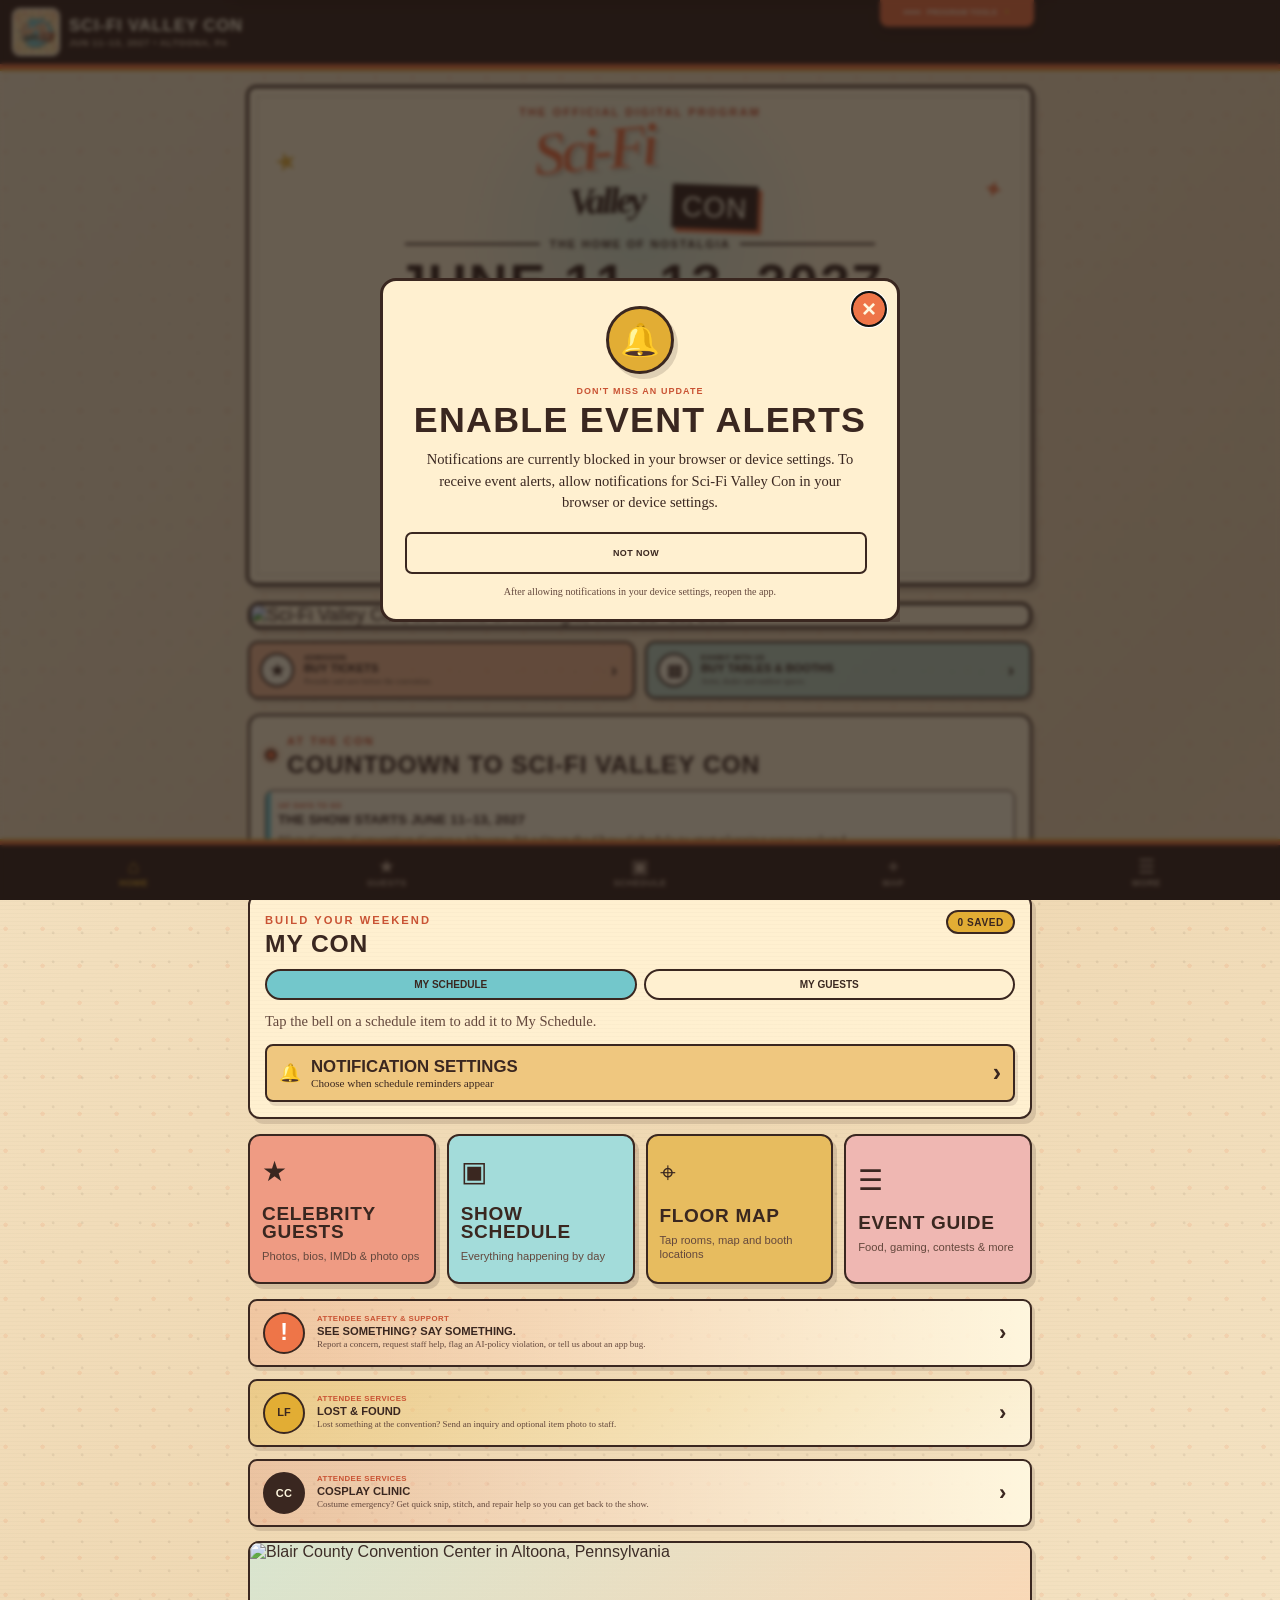
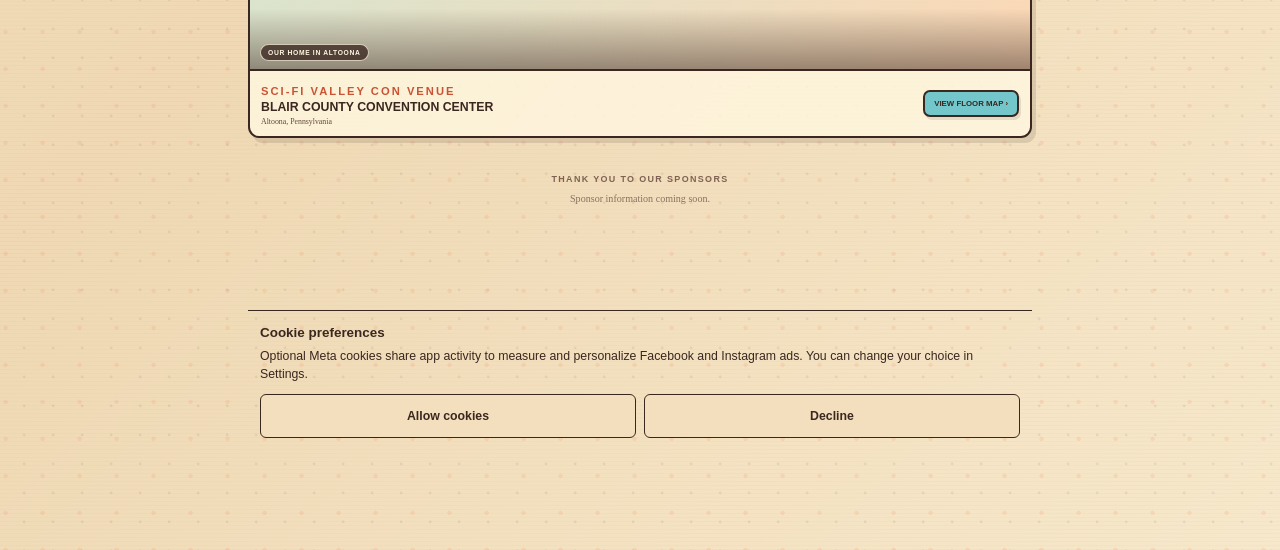
==== commit 82bb42de: "Prepare and verify June 2027 attendee program" ====
--- a/index.html
+++ b/index.html
@@ -7,9 +7,9 @@
   <meta name="description" content="Sci-Fi Valley Con official digital event program">
   <link rel="manifest" href="manifest.webmanifest">
   <link rel="apple-touch-icon" href="assets/icons/apple-touch-icon.png">
-  <link rel="stylesheet" href="styles.css?v=guest-weekend-20261007">
+  <link rel="stylesheet" href="styles.css?v=schedule-lifecycle-v4.119">
   <link rel="stylesheet" href="home-layout.css?v=4.101">
-  <link rel="stylesheet" href="event-guide-layout.css?v=guide-colors-v4.114">
+  <link rel="stylesheet" href="event-guide-layout.css?v=shuttle-v4.116">
   <title>Sci-Fi Valley Con | Digital Program</title>
   <link rel="stylesheet" href="console-gallery.css?v=console-reading-v4.112">
   <link rel="stylesheet" href="vendor-gallery.css?v=vendor-gallery-20261008">
@@ -124,7 +124,7 @@
     <button id="appBackButton" class="app-back-button" type="button" data-font-scale="locked" aria-label="Back to previous page" title="Back" hidden><img src="assets/icons/back-button.png?v=4.82" alt="" aria-hidden="true"></button>
     <button class="brand-button" data-go="home" aria-label="Home">
       <img src="assets/icons/app-icon-192.png" alt="">
-      <span><b id="topbarEventName" data-font-scale-max="1.15">SCI-FI VALLEY CON</b><small id="topbarEventMeta">OCT 16–18, 2026 • ALTOONA, PA</small></span>
+      <span><b id="topbarEventName" data-font-scale-max="1.15">SCI-FI VALLEY CON</b><small id="topbarEventMeta">JUN 11–13, 2027 • ALTOONA, PA</small></span>
     </button>
     <div class="topbar-actions">
       <button id="installButton" class="install-button" hidden>ADD APP</button>
@@ -174,7 +174,7 @@
           <span></span>
         </div>
 
-        <h1 id="heroEventDates">OCTOBER 16–18, 2026</h1>
+        <h1 id="heroEventDates">JUNE 11–13, 2027</h1>
 
         <section id="eventCountdown" class="event-countdown" aria-label="Countdown to Sci-Fi Valley Con">
           <span class="event-countdown-kicker">COUNTDOWN TO FRIDAY • 2:00 PM</span>
@@ -248,22 +248,22 @@
       <button class="home-reporter-card home-cosplay-clinic-card" type="button" data-go="cosplay-clinic">
         <span class="home-reporter-icon home-cosplay-clinic-icon" data-font-scale="locked" aria-hidden="true">CC</span>
         <span>
-          <small>ATTENDEE SERVICES • TABLE D9</small>
+          <small>ATTENDEE SERVICES</small>
           <strong>COSPLAY CLINIC</strong>
           <em>Costume emergency? Get quick snip, stitch, and repair help so you can get back to the show.</em>
         </span>
         <b data-font-scale="locked" aria-hidden="true">›</b>
       </button>
 
-      <button id="homeGuestBanner" class="home-guest-banner" type="button" data-go="guests" aria-label="View celebrity guests">
+      <button id="homeGuestBanner" class="home-guest-banner static-event-banner" type="button" data-go="guests" disabled aria-label="Sci-Fi Valley Con event banner">
         <span class="home-guest-banner-frame">
           <img
             id="homeGuestBannerImage"
-            src="https://cdn.prod.website-files.com/619e7b191607b3812aafab16/6a7f8b6c237b4ce3f69d2523_Website Slider Guest Banner 10-2026 (8-9-26).avif"
-            alt="Sci-Fi Valley Con October 2026 celebrity guest banner"
+            src="assets/events/june-2027-header.avif"
+            alt="Sci-Fi Valley Con, the home of nostalgia, June 11–13, 2027"
             fetchpriority="high">
         </span>
-        <span class="home-guest-banner-cta">
+        <span class="home-guest-banner-cta hidden">
           <span>
             <small>MEET OUR</small>
             <strong>CELEBRITY GUESTS</strong>
@@ -273,7 +273,7 @@
         </span>
       </button>
 
-      <a class="photo-cta" data-photo-shop href="https://checkout.conventions.leapevent.tech/eh/2026_October_Sci_Fi_Valley_Con_Photo_Ops" target="_blank" rel="noopener">
+      <a class="photo-cta" data-photo-shop hidden target="_blank" rel="noopener">
         <span class="camera-badge">★</span>
         <span><small>CELEBRITY PHOTO OPS</small><strong>ORDER YOUR PHOTO OPS</strong><em>Digital download included with photo-op purchase.</em></span>
         <b>›</b>
@@ -366,12 +366,12 @@
 
     <section id="guests" class="screen">
       <div class="page-title poster-title">
-        <p id="guestEventDates" class="kicker">OCTOBER 16–18, 2026</p>
+        <p id="guestEventDates" class="kicker">JUNE 11–13, 2027</p>
         <h1>CELEBRITY <span>GUESTS</span></h1>
-        <p>Tap any guest for their full bio, credits, IMDb or Instagram and photo-op ordering.</p>
-      </div>
-
-      <a class="inline-cta" data-photo-shop href="https://checkout.conventions.leapevent.tech/eh/2026_October_Sci_Fi_Valley_Con_Photo_Ops" target="_blank" rel="noopener">★ ORDER CELEBRITY PHOTO OPS ›</a>
+        <p>Guest announcements are coming soon. Details will appear here as they are confirmed.</p>
+      </div>
+
+      <a class="inline-cta" data-photo-shop hidden target="_blank" rel="noopener">★ ORDER CELEBRITY PHOTO OPS ›</a>
       <button class="celebrity-guide-link" data-go="celebrity"><span>★</span><span><strong>CELEBRITY PRICES & SCHEDULES</strong><small>Table prices, photo ops, autographs & panels</small></span><b>›</b></button>
 
       <label class="search-box"><span>⌕</span><input id="guestSearch" type="search" placeholder="Search guest, show or character"></label>
@@ -451,8 +451,8 @@
       </div>
 
       <div id="mapDraftNotice" class="map-draft-notice hidden">
-        <strong>STAFF PREVIEW / DRAFT MAP</strong>
-        <p id="mapDraftNote">This interactive map is still being prepared.</p>
+        <strong>FLOOR PLAN COMING SOON</strong>
+        <p id="mapDraftNote">The floor plan and table assignments have not been created yet for this upcoming show.</p>
       </div>
 
       <section id="mapPublishedContent" class="interactive-map-shell hidden">
@@ -641,7 +641,7 @@
 
     <section id="cosplay-clinic" class="screen cosplay-clinic-screen">
       <div class="page-title poster-title cosplay-clinic-title">
-        <p class="kicker">ATTENDEE SERVICES • TABLE D9</p>
+        <p class="kicker">ATTENDEE SERVICES</p>
         <h1>COSPLAY <span>CLINIC</span></h1>
         <p>Quick costume repairs to help get you back to the action.</p>
       </div>
@@ -652,14 +652,14 @@
             <span class="section-kicker">COSTUME EMERGENCY?</span>
             <h2>GET BACK TO THE ACTION</h2>
           </div>
-          <span class="pill">TABLE D9</span>
+          <span class="pill">LOCATION COMING SOON</span>
         </div>
         <p><strong>Somebody get a medic over here! We&apos;ve got an emergency. I think it&apos;s gonna need stitches!</strong></p>
         <p>Get back to the action with your cosplay returned to pristine condition at your local Cosplay Clinic.</p>
         <p>We&apos;ll snip, stitch, and stick everything back together in a pinch so you can enjoy the show.</p>
         <button class="cosplay-clinic-map-button" type="button" data-go="map">
           <span data-font-scale="locked" aria-hidden="true">▦</span>
-          <span><small>FIND THE CLINIC</small><strong>OPEN FLOOR MAP</strong><em>Visit Table D9 for more details</em></span>
+          <span><small>FIND THE CLINIC</small><strong>OPEN FLOOR MAP</strong><em>Table assignments have not been created yet.</em></span>
           <b data-font-scale="locked" aria-hidden="true">›</b>
         </button>
       </section>
@@ -936,7 +936,7 @@
 
       <button class="settings-menu-card cosplay-clinic-menu-card" data-go="cosplay-clinic">
         <span class="settings-menu-icon cosplay-clinic-menu-icon" data-font-scale="locked" aria-hidden="true">CC</span>
-        <span><strong>COSPLAY CLINIC</strong><small>Quick costume repairs and emergency cosplay fixes at Table D9</small></span>
+        <span><strong>COSPLAY CLINIC</strong><small>Quick costume repairs and emergency cosplay fixes at a location to be announced</small></span>
         <b data-font-scale="locked" aria-hidden="true">›</b>
       </button>
 
@@ -1564,7 +1564,7 @@
 
       <div class="conquest-info-start">
         <strong>WHERE DO I START?</strong>
-        <p>Visit the Gearbox Union Con-Quest Mega-Table at <b>Tables D1-D7</b>, upstairs outside the ballroom.</p>
+        <p>Visit the Gearbox Union Con-Quest Mega-Table. Its location will be announced with the June 2027 floor plan.</p>
       </div>
 
       <p class="conquest-info-note">
@@ -1575,11 +1575,13 @@
 
   <script src="vendor-gallery.js?v=photo-optimization-v4.115"></script>
   <script src="console-gallery.js?v=console-reading-v4.112"></script>
-  <script src="event-guide-ui.js?v=console-gallery-20261008"></script>
+  <script src="event-guide-media.js?v=shuttle-static-v4.117"></script>
+  <script src="event-guide-ui.js?v=june-2027-v4.119"></script>
   <script src="tshirt-live-store.js?v=4.25"></script>
-  <script src="app.js?v=vendor-photo-optimization-v4.115"></script>
-  <script src="home-layout.js?v=4.101"></script>
-  <script src="event-guide-layout.js?v=event-guide-order-v4.113"></script>
+  <script src="schedule-time.js?v=4.118"></script>
+  <script src="app.js?v=june-2027-v4.119"></script>
+  <script src="home-layout.js?v=june-2027-v4.119"></script>
+  <script src="event-guide-layout.js?v=june-2027-v4.119"></script>
 </body>
 </html>
 
--- a/styles.css
+++ b/styles.css
@@ -6749,3 +6749,16 @@
 .guest-schedule-location,.guest-schedule-empty,.guest-schedule-note{font-size:1rem;line-height:1.5;}
 #photoLightboxSchedule{width:min(760px,92vw);max-width:100%;margin:0 auto 24px;}
 #photoLightboxSchedule[hidden]{display:none;}
+
+/* V4.118: completed personal events remain readable and removable for two hours. */
+:is(#schedulePreview,#settingsScheduleList) .saved-schedule-item{display:grid;grid-template-columns:minmax(0,1fr) auto;gap:10px;align-items:start;padding:10px 0;border-bottom:1px solid rgba(58,39,32,.22)}
+:is(#schedulePreview,#settingsScheduleList) .saved-event-details{min-width:0;overflow-wrap:anywhere}
+:is(#schedulePreview,#settingsScheduleList) .saved-event-completed :is(.saved-event-title,.saved-event-when){text-decoration:line-through;text-decoration-thickness:2px;text-decoration-color:currentColor}
+:is(#schedulePreview,#settingsScheduleList) .saved-event-ended{display:inline-block;margin-top:6px;padding:4px 8px;border:1px solid var(--ink,#3a2720);border-radius:6px;background:var(--cream,#fff7df);color:var(--ink,#3a2720);font:700 12px/1.4 "Trebuchet MS",Arial,sans-serif;text-decoration:none}
+:is(#schedulePreview,#settingsScheduleList) .schedule-remove{display:grid;place-items:center;flex-shrink:0;min-width:36px;min-height:36px;border:1.5px solid var(--ink,#3a2720);border-radius:50%;background:var(--paper2,#fff7df);color:var(--ink,#3a2720);font:700 22px/1 Arial,sans-serif;cursor:pointer}
+:is(#schedulePreview,#settingsScheduleList) .schedule-remove:focus-visible{outline:3px solid var(--ink,#3a2720);outline-offset:3px}
+
+/* Event rollover: availability takes priority over configurable card layouts. */
+[data-photo-shop][hidden], .photo-sales-hidden { display: none !important; }
+.home-guest-banner.static-event-banner { cursor: default; opacity: 1; }
+.home-guest-banner.static-event-banner .home-guest-banner-cta { display: none !important; }
--- a/event-guide-layout.css
+++ b/event-guide-layout.css
@@ -73,3 +73,11 @@
   outline:3px solid var(--ink,#3a2720);
   outline-offset:3px;
 }
+
+/* V4.116: responsive event banners and directions, in both guide renderers. */
+.event-content .event-guide-banner{display:block;width:100%;max-width:520px;margin:18px auto;box-sizing:border-box}
+.event-content .event-guide-banner>a{display:block}
+.event-content .event-guide-banner img{display:block;width:100%;max-width:100%;height:auto;box-sizing:border-box;border:2px solid var(--ink,#3a2720);border-radius:10px;background:var(--cream,#fff7df)}
+.event-content .event-guide-banner figcaption{margin-top:8px;font-size:14px;line-height:1.4;text-align:center;overflow-wrap:anywhere}
+.event-content .event-guide-action{display:inline-block;box-sizing:border-box;max-width:100%;padding:12px 16px;border:2px solid var(--ink,#3a2720);border-radius:8px;background:var(--aqua,#73c7cb);color:var(--ink,#3a2720);font-family:"Trebuchet MS",Arial,sans-serif;font-weight:800;line-height:1.4;text-align:center;text-decoration:underline;overflow-wrap:anywhere}
+.event-content .event-guide-action:focus-visible,.event-content .event-guide-banner>a:focus-visible{outline:3px solid var(--ink,#3a2720);outline-offset:3px}
